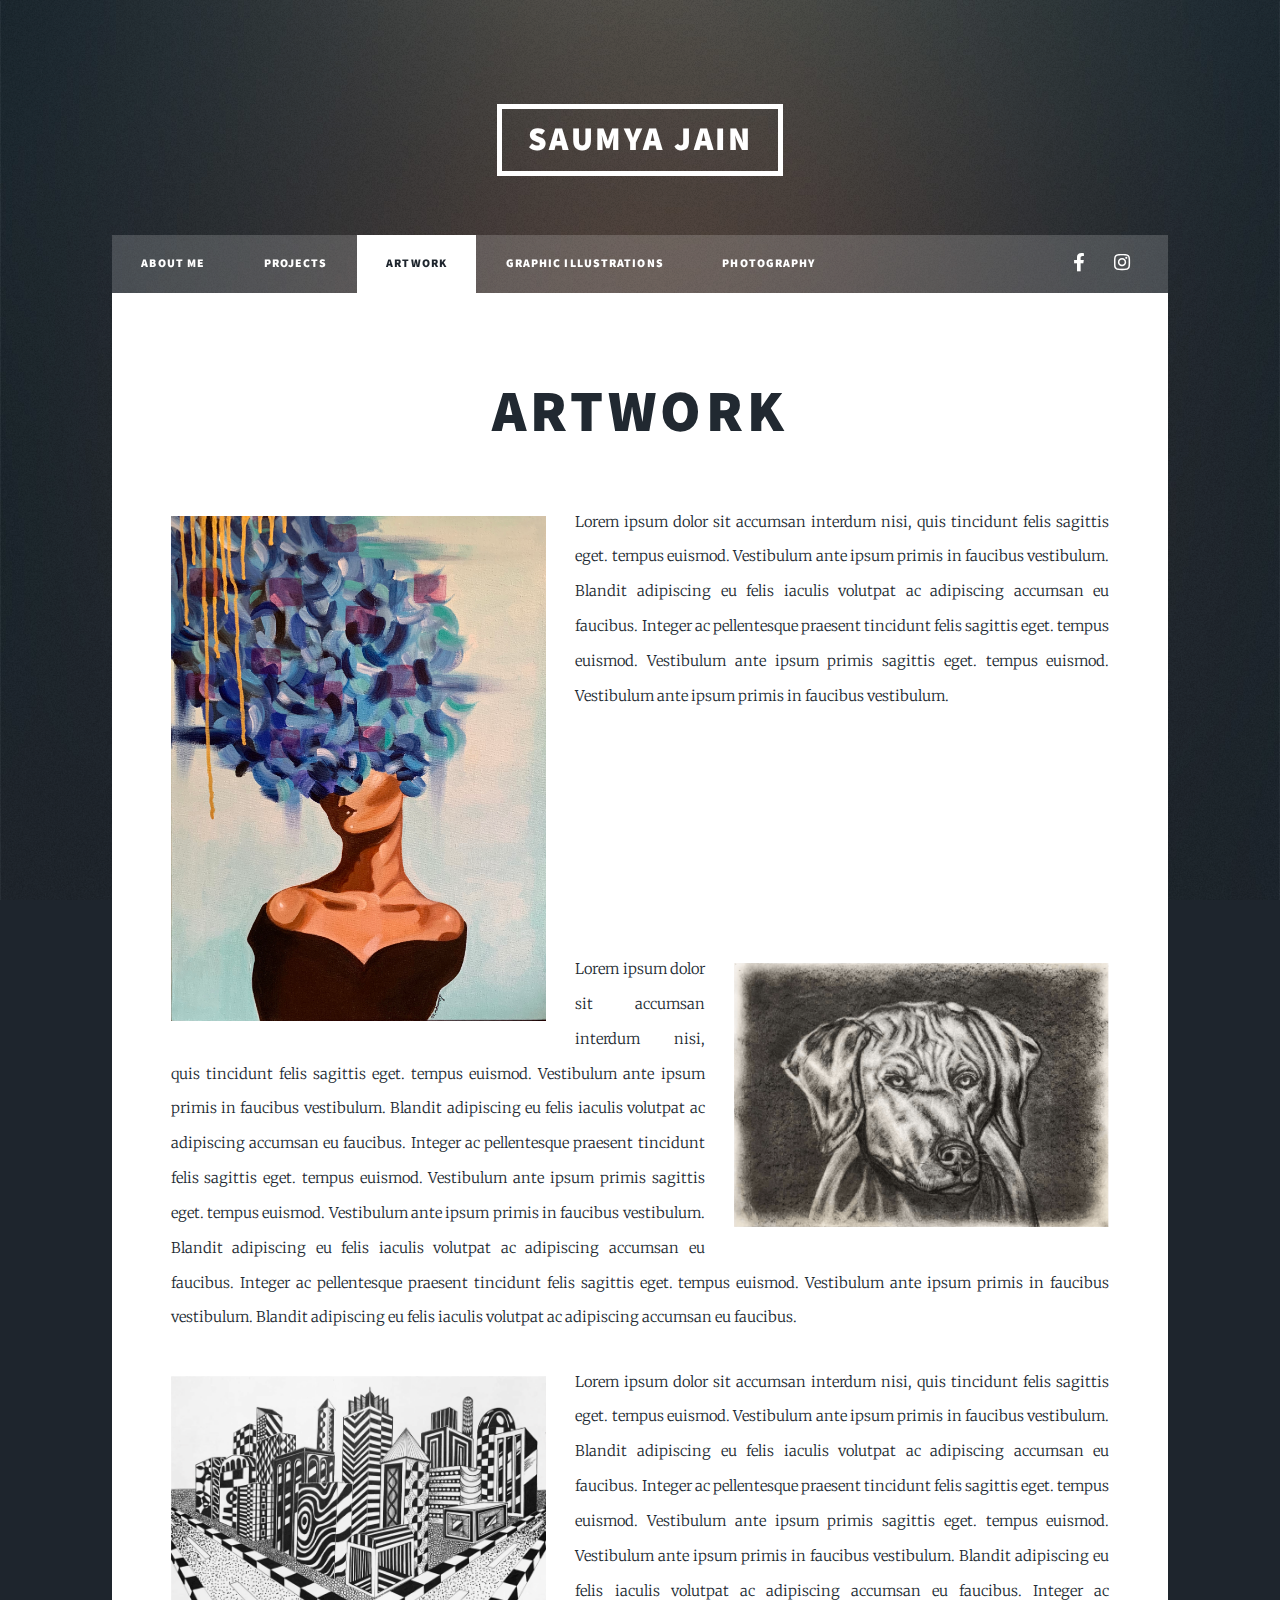
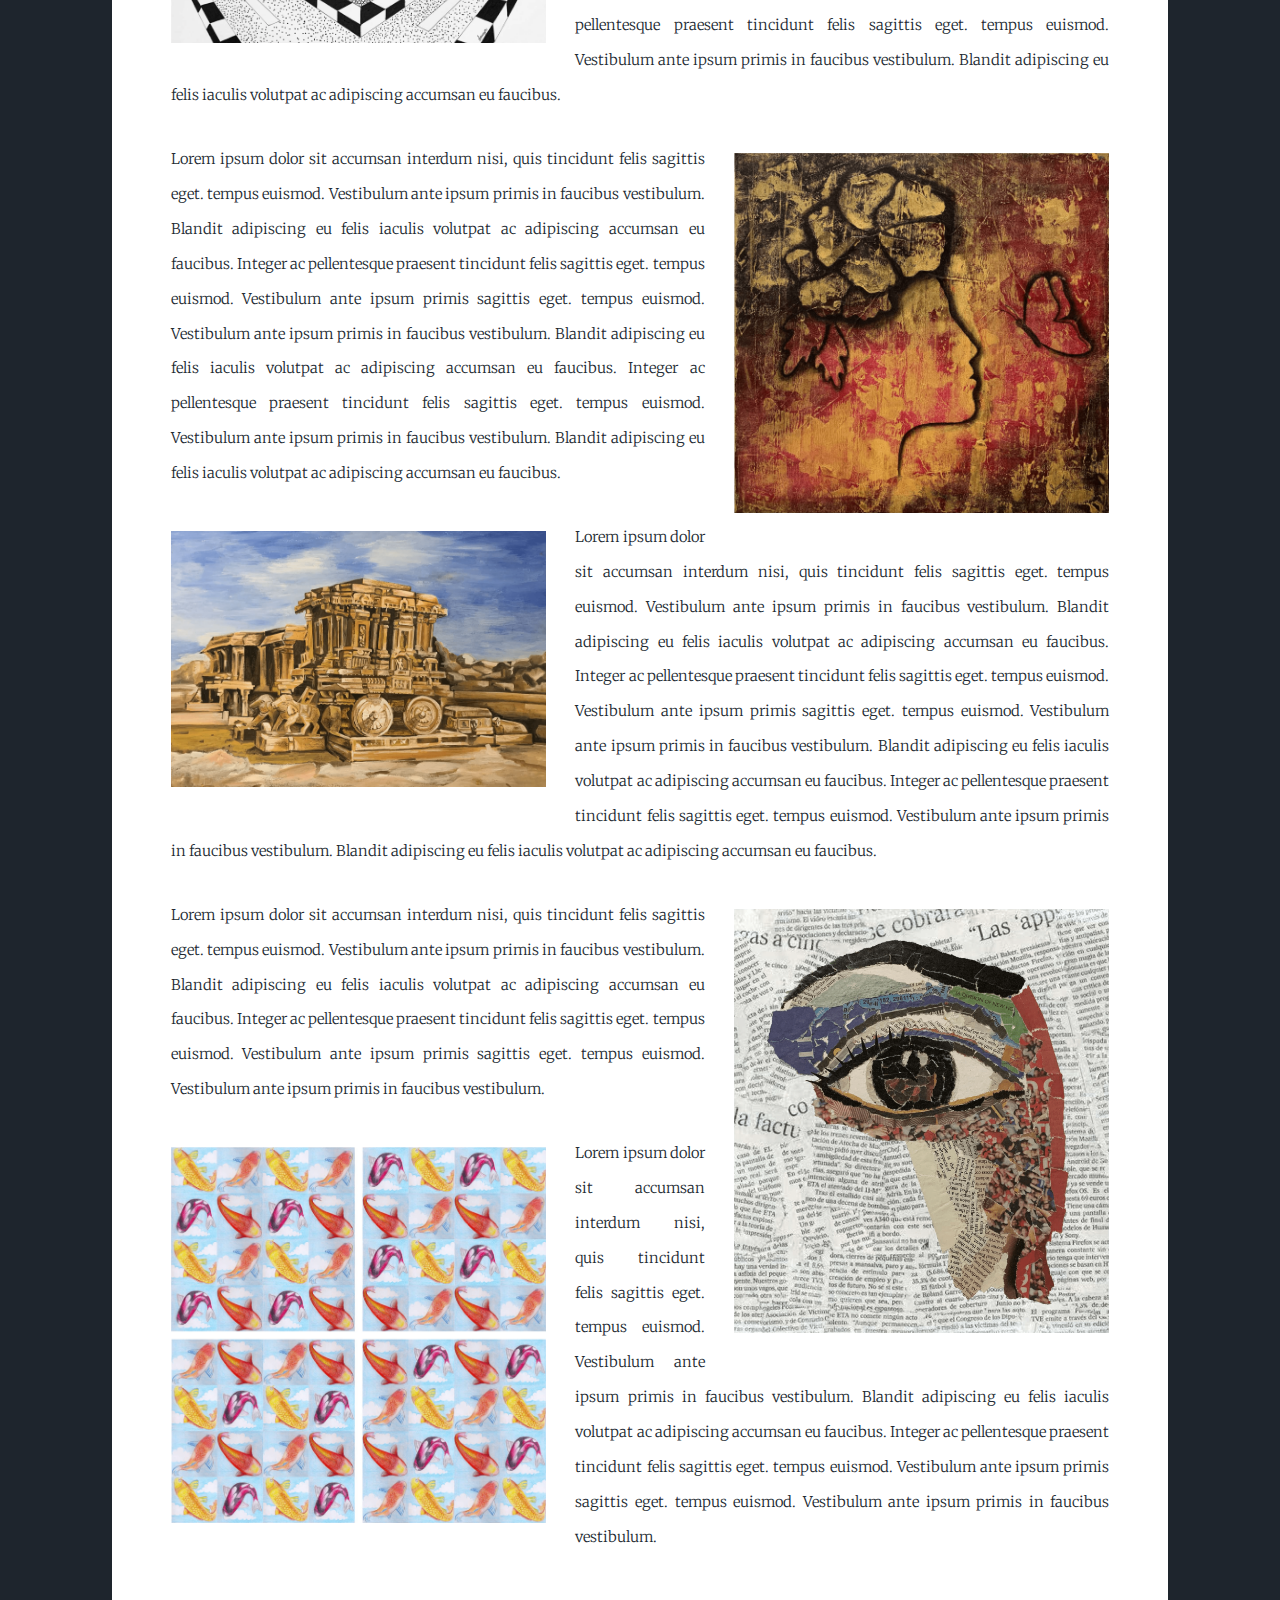
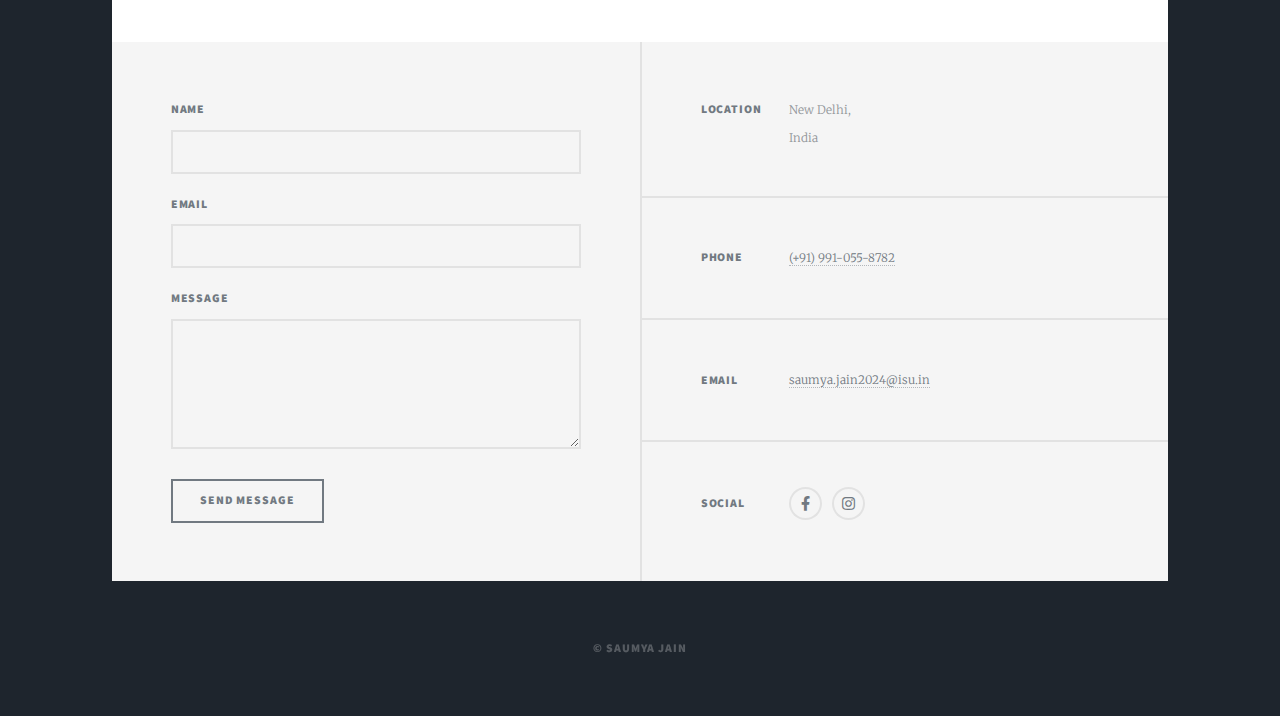
==== artwork.html @ 0d48a250 "projects" ====
<!DOCTYPE HTML>
<html>
	<head>
		<title>Saumya Jain</title>
		<meta charset="utf-8" />
		<meta name="viewport" content="width=device-width, initial-scale=1, user-scalable=no" />
		<link rel="stylesheet" href="assets/css/main.css" />
		<noscript><link rel="stylesheet" href="assets/css/noscript.css" /></noscript>
	</head>
	<body class="is-preload">

		<!-- Wrapper -->
			<div id="wrapper">

				<!-- Header -->
					<header id="header">
						<a href="index.html" class="logo">Saumya jain</a>
					</header>

				<!-- Nav -->
				<nav id="nav">
					<ul class="links">
						<li><a href="index.html">About Me</a></li>
						<li><a href="projects.html">Projects</a></li>
						<li class="active"><a href="artwork.html">Artwork</a></li>
						<li><a href="illustrations.html">Graphic Illustrations</a></li>
						<li><a href="photograph.html">Photography</a></li>
					</ul>
					<ul class="icons">
						<li><a href="https://www.facebook.com/saumya.jain.927" class="icon brands fa-facebook-f"><span class="label">Facebook</span></a></li>
						<li><a href="http://instagram.com/saumyajainart/" class="icon brands fa-instagram"><span class="label">Instagram</span></a></li>
					</ul>
				</nav>

				<!-- Main -->
					<div id="main">

						<!-- Post -->
							<section class="post">
								<header class="major">
									<h1>Artwork</h1>
								</header>
								<p><span class="image left"><img src="images/artwork/undressmymind.jpg" alt="" /></span>Lorem ipsum dolor sit accumsan interdum nisi, quis tincidunt felis sagittis eget. tempus euismod. Vestibulum ante ipsum primis in faucibus vestibulum. Blandit adipiscing eu felis iaculis volutpat ac adipiscing accumsan eu faucibus. Integer ac pellentesque praesent tincidunt felis sagittis eget. tempus euismod. Vestibulum ante ipsum primis sagittis eget. tempus euismod. Vestibulum ante ipsum primis in faucibus vestibulum.</p>
								<br><br><br><br><br><br>
								<p><span class="image right"><img src="images/artwork/boozo.png" alt="" /></span>Lorem ipsum dolor sit accumsan interdum nisi, quis tincidunt felis sagittis eget. tempus euismod. Vestibulum ante ipsum primis in faucibus vestibulum. Blandit adipiscing eu felis iaculis volutpat ac adipiscing accumsan eu faucibus. Integer ac pellentesque praesent tincidunt felis sagittis eget. tempus euismod. Vestibulum ante ipsum primis sagittis eget. tempus euismod. Vestibulum ante ipsum primis in faucibus vestibulum. Blandit adipiscing eu felis iaculis volutpat ac adipiscing accumsan eu faucibus. Integer ac pellentesque praesent tincidunt felis sagittis eget. tempus euismod. Vestibulum ante ipsum primis in faucibus vestibulum. Blandit adipiscing eu felis iaculis volutpat ac adipiscing accumsan eu faucibus.</p>

								<p><span class="image left"><img src="images/artwork/building.png" alt="" /></span>Lorem ipsum dolor sit accumsan interdum nisi, quis tincidunt felis sagittis eget. tempus euismod. Vestibulum ante ipsum primis in faucibus vestibulum. Blandit adipiscing eu felis iaculis volutpat ac adipiscing accumsan eu faucibus. Integer ac pellentesque praesent tincidunt felis sagittis eget. tempus euismod. Vestibulum ante ipsum primis sagittis eget. tempus euismod. Vestibulum ante ipsum primis in faucibus vestibulum. Blandit adipiscing eu felis iaculis volutpat ac adipiscing accumsan eu faucibus. Integer ac pellentesque praesent tincidunt felis sagittis eget. tempus euismod. Vestibulum ante ipsum primis in faucibus vestibulum. Blandit adipiscing eu felis iaculis volutpat ac adipiscing accumsan eu faucibus.</p>
								<p><span class="image right"><img src="images/artwork/cerise.png" alt="" /></span>Lorem ipsum dolor sit accumsan interdum nisi, quis tincidunt felis sagittis eget. tempus euismod. Vestibulum ante ipsum primis in faucibus vestibulum. Blandit adipiscing eu felis iaculis volutpat ac adipiscing accumsan eu faucibus. Integer ac pellentesque praesent tincidunt felis sagittis eget. tempus euismod. Vestibulum ante ipsum primis sagittis eget. tempus euismod. Vestibulum ante ipsum primis in faucibus vestibulum. Blandit adipiscing eu felis iaculis volutpat ac adipiscing accumsan eu faucibus. Integer ac pellentesque praesent tincidunt felis sagittis eget. tempus euismod. Vestibulum ante ipsum primis in faucibus vestibulum. Blandit adipiscing eu felis iaculis volutpat ac adipiscing accumsan eu faucibus.</p>
								<p><span class="image left"><img src="images/artwork/chariot.png" alt="" /></span>Lorem ipsum dolor sit accumsan interdum nisi, quis tincidunt felis sagittis eget. tempus euismod. Vestibulum ante ipsum primis in faucibus vestibulum. Blandit adipiscing eu felis iaculis volutpat ac adipiscing accumsan eu faucibus. Integer ac pellentesque praesent tincidunt felis sagittis eget. tempus euismod. Vestibulum ante ipsum primis sagittis eget. tempus euismod. Vestibulum ante ipsum primis in faucibus vestibulum. Blandit adipiscing eu felis iaculis volutpat ac adipiscing accumsan eu faucibus. Integer ac pellentesque praesent tincidunt felis sagittis eget. tempus euismod. Vestibulum ante ipsum primis in faucibus vestibulum. Blandit adipiscing eu felis iaculis volutpat ac adipiscing accumsan eu faucibus.</p>
								<p><span class="image right"><img src="images/artwork/eye.png" alt="" /></span>Lorem ipsum dolor sit accumsan interdum nisi, quis tincidunt felis sagittis eget. tempus euismod. Vestibulum ante ipsum primis in faucibus vestibulum. Blandit adipiscing eu felis iaculis volutpat ac adipiscing accumsan eu faucibus. Integer ac pellentesque praesent tincidunt felis sagittis eget. tempus euismod. Vestibulum ante ipsum primis sagittis eget. tempus euismod. Vestibulum ante ipsum primis in faucibus vestibulum. </p>
								<p><span class="image left"><img src="images/artwork/fishes.png" alt="" /></span>Lorem ipsum dolor sit accumsan interdum nisi, quis tincidunt felis sagittis eget. tempus euismod. Vestibulum ante ipsum primis in faucibus vestibulum. Blandit adipiscing eu felis iaculis volutpat ac adipiscing accumsan eu faucibus. Integer ac pellentesque praesent tincidunt felis sagittis eget. tempus euismod. Vestibulum ante ipsum primis sagittis eget. tempus euismod. Vestibulum ante ipsum primis in faucibus vestibulum. </p>

							</section>

					</div>

				<!-- Footer -->
				<footer id="footer">
					<section>
						<form method="post" action="#">
							<div class="fields">
								<div class="field">
									<label for="name">Name</label>
									<input type="text" name="name" id="name" />
								</div>
								<div class="field">
									<label for="email">Email</label>
									<input type="text" name="email" id="email" />
								</div>
								<div class="field">
									<label for="message">Message</label>
									<textarea name="message" id="message" rows="3"></textarea>
								</div>
							</div>
							<ul class="actions">
								<li><input type="submit" value="Send Message" /></li>
							</ul>
						</form>
					</section>
					<section class="split contact">
						<section class="alt">
							<h3>Location</h3>
							<p>New Delhi,<br />
							India</p>
						</section>
						<section>
							<h3>Phone</h3>
							<p><a href="#">(+91) 991-055-8782</a></p>
						</section>
						<section>
							<h3>Email</h3>
							<p><a href="mailto:saumya.jain2024@isu.in">saumya.jain2024@isu.in</a></p>
						</section>
						<section>
							<h3>Social</h3>
							<ul class="icons alt">
								<li><a href="" class="icon brands alt fa-facebook-f"><span class="label">Facebook</span></a></li>
								<li><a href="#" class="icon brands alt fa-instagram"><span class="label">Instagram</span></a></li>
							</ul>
						</section>
					</section>
				</footer>

				<!-- Copyright -->
				<div id="copyright">
					<ul><li>&copy; Saumya Jain</li></ul>
				</div>

			</div>

		<!-- Scripts -->
			<script src="assets/js/jquery.min.js"></script>
			<script src="assets/js/jquery.scrollex.min.js"></script>
			<script src="assets/js/jquery.scrolly.min.js"></script>
			<script src="assets/js/browser.min.js"></script>
			<script src="assets/js/breakpoints.min.js"></script>
			<script src="assets/js/util.js"></script>
			<script src="assets/js/main.js"></script>

	</body>
</html>
---- assets/css/main.css ----
@import url(fontawesome-all.min.css);
@import url("https://fonts.googleapis.com/css?family=Merriweather:300,700,300italic,700italic|Source+Sans+Pro:900");

/*
	Massively by HTML5 UP
	html5up.net | @ajlkn
	Free for personal and commercial use under the CCA 3.0 license (html5up.net/license)
*/

html, body, div, span, applet, object,
iframe, h1, h2, h3, h4, h5, h6, p, blockquote,
pre, a, abbr, acronym, address, big, cite,
code, del, dfn, em, img, ins, kbd, q, s, samp,
small, strike, strong, sub, sup, tt, var, b,
u, i, center, dl, dt, dd, ol, ul, li, fieldset,
form, label, legend, table, caption, tbody,
tfoot, thead, tr, th, td, article, aside,
canvas, details, embed, figure, figcaption,
footer, header, hgroup, menu, nav, output, ruby,
section, summary, time, mark, audio, video {
	margin: 0;
	padding: 0;
	border: 0;
	font-size: 100%;
	font: inherit;
	vertical-align: baseline;}

article, aside, details, figcaption, figure,
footer, header, hgroup, menu, nav, section {
	display: block;}

body {
	line-height: 1;
}

ol, ul {
	list-style: none;
}

blockquote, q {
	quotes: none;
}

	blockquote:before, blockquote:after, q:before, q:after {
		content: '';
		content: none;
	}

table {
	border-collapse: collapse;
	border-spacing: 0;
}

body {
	-webkit-text-size-adjust: none;
}

mark {
	background-color: transparent;
	color: inherit;
}

input::-moz-focus-inner {
	border: 0;
	padding: 0;
}

input, select, textarea {
	-moz-appearance: none;
	-webkit-appearance: none;
	-ms-appearance: none;
	appearance: none;
}

/* Basic */

	@-ms-viewport {
		width: device-width;
	}

	body {
		-ms-overflow-style: scrollbar;
	}

	@media screen and (max-width: 480px) {

		html, body {
			min-width: 320px;
		}

	}

	html {
		box-sizing: border-box;
	}

	*, *:before, *:after {
		box-sizing: inherit;
	}

	body {
		background-color: #1e252d;
	}

		body.is-preload *, body.is-preload *:before, body.is-preload *:after {
			-moz-animation: none !important;
			-webkit-animation: none !important;
			-ms-animation: none !important;
			animation: none !important;
			-moz-transition: none !important;
			-webkit-transition: none !important;
			-ms-transition: none !important;
			transition: none !important;
		}

/* Type */

	html {
		font-size: 16pt;
	}

		@media screen and (max-width: 1680px) {

			html {
				font-size: 12pt;
			}

		}

		@media screen and (max-width: 1280px) {

			html {
				font-size: 11pt;
			}

		}

		@media screen and (max-width: 360px) {

			html {
				font-size: 10pt;
			}

		}

	body {
		color: #212931;
	}

	body, input, select, textarea {
		font-family: "Merriweather", Georgia, serif;
		font-weight: 300;
		font-size: 1rem;
		line-height: 2.375;
	}

	a {
		-moz-transition: color 0.2s ease-in-out, background-color 0.2s ease-in-out, border-color 0.2s ease-in-out, box-shadow 0.2s ease-in-out;
		-webkit-transition: color 0.2s ease-in-out, background-color 0.2s ease-in-out, border-color 0.2s ease-in-out, box-shadow 0.2s ease-in-out;
		-ms-transition: color 0.2s ease-in-out, background-color 0.2s ease-in-out, border-color 0.2s ease-in-out, box-shadow 0.2s ease-in-out;
		transition: color 0.2s ease-in-out, background-color 0.2s ease-in-out, border-color 0.2s ease-in-out, box-shadow 0.2s ease-in-out;
		border-bottom: dotted 1px;
		text-decoration: none;
	}

		a:hover {
			border-bottom-color: transparent;
		}

	strong, b {
		font-weight: 600;
	}

	em, i {
		font-style: italic;
	}

	p {
		text-align: justify;
		margin: 0 0 2rem 0;
	}

	h1, h2, h3, h4, h5, h6 {
		font-family: "Source Sans Pro", Helvetica, sans-serif;
		font-weight: 900;
		line-height: 1.5;
		letter-spacing: 0.075em;
		text-transform: uppercase;
		margin: 0 0 1rem 0;
	}

		h1 a, h2 a, h3 a, h4 a, h5 a, h6 a {
			border-bottom: 0;
			color: inherit;
			text-decoration: none;
		}

	h1 {
		font-size: 4rem;
		line-height: 1.1;
		margin: 0 0 2rem 0;
	}

	h2 {
		font-size: 1.75rem;
		line-height: 1.3;
		margin: 0 0 1.5rem 0;
	}

	h3 {
		font-size: 1.25rem;
		margin: 0 0 1.5rem 0;
	}

	h4 {
		font-size: 1rem;
	}

	h5 {
		font-size: 0.9rem;
	}

	h6 {
		font-size: 0.8rem;
	}

	sub {
		font-size: 0.8rem;
		position: relative;
		top: 0.5rem;
	}

	sup {
		font-size: 0.8rem;
		position: relative;
		top: -0.5rem;
	}

	blockquote {
		border-left: solid 4px;
		font-style: italic;
		margin: 0 0 2rem 0;
		padding: 0.5rem 0 0.5rem 2rem;
	}

	code {
		border: solid 2px;
		font-family: "Courier New", monospace;
		font-size: 0.9rem;
		margin: 0 0.25rem;
		padding: 0.25rem 0.65rem;
	}

	pre {
		-webkit-overflow-scrolling: touch;
		font-family: "Courier New", monospace;
		font-size: 0.9rem;
		margin: 0 0 2rem 0;
	}

		pre code {
			display: block;
			line-height: 1.75;
			padding: 1rem 1.5rem;
			overflow-x: auto;
		}

	hr {
		border: 0;
		border-bottom: solid 2px;
		margin: 3rem 0;
	}

		hr.major {
			margin: 5rem 0;
		}

	.align-left {
		text-align: left;
	}

	.align-center {
		text-align: center;
	}

	.align-right {
		text-align: right;
	}

	input, select, textarea {
		color: #212931;
	}

	a {
		color: #212931;
		border-bottom-color: rgba(33, 41, 49, 0.5);
	}

		a:hover {
			border-bottom-color: transparent;
			color: #18bfef !important;
		}

	strong, b {
		color: #212931;
	}

	h1, h2, h3, h4, h5, h6 {
		color: #212931;
	}

	blockquote {
		border-left-color: #eeeeee;
	}

	code {
		background: rgba(220, 220, 220, 0.25);
		border-color: #eeeeee;
	}

	hr {
		border-bottom-color: #eeeeee;
	}

/* Row */

	.row {
		display: flex;
		flex-wrap: wrap;
		box-sizing: border-box;
		align-items: stretch;
	}

		.row > * {
			box-sizing: border-box;
		}

		.row.gtr-uniform > * > :last-child {
			margin-bottom: 0;
		}

		.row.aln-left {
			justify-content: flex-start;
		}

		.row.aln-center {
			justify-content: center;
		}

		.row.aln-right {
			justify-content: flex-end;
		}

		.row.aln-top {
			align-items: flex-start;
		}

		.row.aln-middle {
			align-items: center;
		}

		.row.aln-bottom {
			align-items: flex-end;
		}

		.row > .imp {
			order: -1;
		}

		.row > .col-1 {
			width: 8.33333%;
		}

		.row > .off-1 {
			margin-left: 8.33333%;
		}

		.row > .col-2 {
			width: 16.66667%;
		}

		.row > .off-2 {
			margin-left: 16.66667%;
		}

		.row > .col-3 {
			width: 25%;
		}

		.row > .off-3 {
			margin-left: 25%;
		}

		.row > .col-4 {
			width: 33.33333%;
		}

		.row > .off-4 {
			margin-left: 33.33333%;
		}

		.row > .col-5 {
			width: 41.66667%;
		}

		.row > .off-5 {
			margin-left: 41.66667%;
		}

		.row > .col-6 {
			width: 50%;
		}

		.row > .off-6 {
			margin-left: 50%;
		}

		.row > .col-7 {
			width: 58.33333%;
		}

		.row > .off-7 {
			margin-left: 58.33333%;
		}

		.row > .col-8 {
			width: 66.66667%;
		}

		.row > .off-8 {
			margin-left: 66.66667%;
		}

		.row > .col-9 {
			width: 75%;
		}

		.row > .off-9 {
			margin-left: 75%;
		}

		.row > .col-10 {
			width: 83.33333%;
		}

		.row > .off-10 {
			margin-left: 83.33333%;
		}

		.row > .col-11 {
			width: 91.66667%;
		}

		.row > .off-11 {
			margin-left: 91.66667%;
		}

		.row > .col-12 {
			width: 100%;
		}

		.row > .off-12 {
			margin-left: 100%;
		}

		.row.gtr-0 {
			margin-top: 0;
			margin-left: 0rem;
		}

			.row.gtr-0 > * {
				padding: 0 0 0 0rem;
			}

			.row.gtr-0.gtr-uniform {
				margin-top: 0rem;
			}

				.row.gtr-0.gtr-uniform > * {
					padding-top: 0rem;
				}

		.row.gtr-25 {
			margin-top: 0;
			margin-left: -0.375rem;
		}

			.row.gtr-25 > * {
				padding: 0 0 0 0.375rem;
			}

			.row.gtr-25.gtr-uniform {
				margin-top: -0.375rem;
			}

				.row.gtr-25.gtr-uniform > * {
					padding-top: 0.375rem;
				}

		.row.gtr-50 {
			margin-top: 0;
			margin-left: -0.75rem;
		}

			.row.gtr-50 > * {
				padding: 0 0 0 0.75rem;
			}

			.row.gtr-50.gtr-uniform {
				margin-top: -0.75rem;
			}

				.row.gtr-50.gtr-uniform > * {
					padding-top: 0.75rem;
				}

		.row {
			margin-top: 0;
			margin-left: -1.5rem;
		}

			.row > * {
				padding: 0 0 0 1.5rem;
			}

			.row.gtr-uniform {
				margin-top: -1.5rem;
			}

				.row.gtr-uniform > * {
					padding-top: 1.5rem;
				}

		.row.gtr-150 {
			margin-top: 0;
			margin-left: -2.25rem;
		}

			.row.gtr-150 > * {
				padding: 0 0 0 2.25rem;
			}

			.row.gtr-150.gtr-uniform {
				margin-top: -2.25rem;
			}

				.row.gtr-150.gtr-uniform > * {
					padding-top: 2.25rem;
				}

		.row.gtr-200 {
			margin-top: 0;
			margin-left: -3rem;
		}

			.row.gtr-200 > * {
				padding: 0 0 0 3rem;
			}

			.row.gtr-200.gtr-uniform {
				margin-top: -3rem;
			}

				.row.gtr-200.gtr-uniform > * {
					padding-top: 3rem;
				}

		@media screen and (max-width: 1680px) {

			.row {
				display: flex;
				flex-wrap: wrap;
				box-sizing: border-box;
				align-items: stretch;
			}

				.row > * {
					box-sizing: border-box;
				}

				.row.gtr-uniform > * > :last-child {
					margin-bottom: 0;
				}

				.row.aln-left {
					justify-content: flex-start;
				}

				.row.aln-center {
					justify-content: center;
				}

				.row.aln-right {
					justify-content: flex-end;
				}

				.row.aln-top {
					align-items: flex-start;
				}

				.row.aln-middle {
					align-items: center;
				}

				.row.aln-bottom {
					align-items: flex-end;
				}

				.row > .imp-xlarge {
					order: -1;
				}

				.row > .col-1-xlarge {
					width: 8.33333%;
				}

				.row > .off-1-xlarge {
					margin-left: 8.33333%;
				}

				.row > .col-2-xlarge {
					width: 16.66667%;
				}

				.row > .off-2-xlarge {
					margin-left: 16.66667%;
				}

				.row > .col-3-xlarge {
					width: 25%;
				}

				.row > .off-3-xlarge {
					margin-left: 25%;
				}

				.row > .col-4-xlarge {
					width: 33.33333%;
				}

				.row > .off-4-xlarge {
					margin-left: 33.33333%;
				}

				.row > .col-5-xlarge {
					width: 41.66667%;
				}

				.row > .off-5-xlarge {
					margin-left: 41.66667%;
				}

				.row > .col-6-xlarge {
					width: 50%;
				}

				.row > .off-6-xlarge {
					margin-left: 50%;
				}

				.row > .col-7-xlarge {
					width: 58.33333%;
				}

				.row > .off-7-xlarge {
					margin-left: 58.33333%;
				}

				.row > .col-8-xlarge {
					width: 66.66667%;
				}

				.row > .off-8-xlarge {
					margin-left: 66.66667%;
				}

				.row > .col-9-xlarge {
					width: 75%;
				}

				.row > .off-9-xlarge {
					margin-left: 75%;
				}

				.row > .col-10-xlarge {
					width: 83.33333%;
				}

				.row > .off-10-xlarge {
					margin-left: 83.33333%;
				}

				.row > .col-11-xlarge {
					width: 91.66667%;
				}

				.row > .off-11-xlarge {
					margin-left: 91.66667%;
				}

				.row > .col-12-xlarge {
					width: 100%;
				}

				.row > .off-12-xlarge {
					margin-left: 100%;
				}

				.row.gtr-0 {
					margin-top: 0;
					margin-left: 0rem;
				}

					.row.gtr-0 > * {
						padding: 0 0 0 0rem;
					}

					.row.gtr-0.gtr-uniform {
						margin-top: 0rem;
					}

						.row.gtr-0.gtr-uniform > * {
							padding-top: 0rem;
						}

				.row.gtr-25 {
					margin-top: 0;
					margin-left: -0.375rem;
				}

					.row.gtr-25 > * {
						padding: 0 0 0 0.375rem;
					}

					.row.gtr-25.gtr-uniform {
						margin-top: -0.375rem;
					}

						.row.gtr-25.gtr-uniform > * {
							padding-top: 0.375rem;
						}

				.row.gtr-50 {
					margin-top: 0;
					margin-left: -0.75rem;
				}

					.row.gtr-50 > * {
						padding: 0 0 0 0.75rem;
					}

					.row.gtr-50.gtr-uniform {
						margin-top: -0.75rem;
					}

						.row.gtr-50.gtr-uniform > * {
							padding-top: 0.75rem;
						}

				.row {
					margin-top: 0;
					margin-left: -1.5rem;
				}

					.row > * {
						padding: 0 0 0 1.5rem;
					}

					.row.gtr-uniform {
						margin-top: -1.5rem;
					}

						.row.gtr-uniform > * {
							padding-top: 1.5rem;
						}

				.row.gtr-150 {
					margin-top: 0;
					margin-left: -2.25rem;
				}

					.row.gtr-150 > * {
						padding: 0 0 0 2.25rem;
					}

					.row.gtr-150.gtr-uniform {
						margin-top: -2.25rem;
					}

						.row.gtr-150.gtr-uniform > * {
							padding-top: 2.25rem;
						}

				.row.gtr-200 {
					margin-top: 0;
					margin-left: -3rem;
				}

					.row.gtr-200 > * {
						padding: 0 0 0 3rem;
					}

					.row.gtr-200.gtr-uniform {
						margin-top: -3rem;
					}

						.row.gtr-200.gtr-uniform > * {
							padding-top: 3rem;
						}

		}

		@media screen and (max-width: 1280px) {

			.row {
				display: flex;
				flex-wrap: wrap;
				box-sizing: border-box;
				align-items: stretch;
			}

				.row > * {
					box-sizing: border-box;
				}

				.row.gtr-uniform > * > :last-child {
					margin-bottom: 0;
				}

				.row.aln-left {
					justify-content: flex-start;
				}

				.row.aln-center {
					justify-content: center;
				}

				.row.aln-right {
					justify-content: flex-end;
				}

				.row.aln-top {
					align-items: flex-start;
				}

				.row.aln-middle {
					align-items: center;
				}

				.row.aln-bottom {
					align-items: flex-end;
				}

				.row > .imp-large {
					order: -1;
				}

				.row > .col-1-large {
					width: 8.33333%;
				}

				.row > .off-1-large {
					margin-left: 8.33333%;
				}

				.row > .col-2-large {
					width: 16.66667%;
				}

				.row > .off-2-large {
					margin-left: 16.66667%;
				}

				.row > .col-3-large {
					width: 25%;
				}

				.row > .off-3-large {
					margin-left: 25%;
				}

				.row > .col-4-large {
					width: 33.33333%;
				}

				.row > .off-4-large {
					margin-left: 33.33333%;
				}

				.row > .col-5-large {
					width: 41.66667%;
				}

				.row > .off-5-large {
					margin-left: 41.66667%;
				}

				.row > .col-6-large {
					width: 50%;
				}

				.row > .off-6-large {
					margin-left: 50%;
				}

				.row > .col-7-large {
					width: 58.33333%;
				}

				.row > .off-7-large {
					margin-left: 58.33333%;
				}

				.row > .col-8-large {
					width: 66.66667%;
				}

				.row > .off-8-large {
					margin-left: 66.66667%;
				}

				.row > .col-9-large {
					width: 75%;
				}

				.row > .off-9-large {
					margin-left: 75%;
				}

				.row > .col-10-large {
					width: 83.33333%;
				}

				.row > .off-10-large {
					margin-left: 83.33333%;
				}

				.row > .col-11-large {
					width: 91.66667%;
				}

				.row > .off-11-large {
					margin-left: 91.66667%;
				}

				.row > .col-12-large {
					width: 100%;
				}

				.row > .off-12-large {
					margin-left: 100%;
				}

				.row.gtr-0 {
					margin-top: 0;
					margin-left: 0rem;
				}

					.row.gtr-0 > * {
						padding: 0 0 0 0rem;
					}

					.row.gtr-0.gtr-uniform {
						margin-top: 0rem;
					}

						.row.gtr-0.gtr-uniform > * {
							padding-top: 0rem;
						}

				.row.gtr-25 {
					margin-top: 0;
					margin-left: -0.375rem;
				}

					.row.gtr-25 > * {
						padding: 0 0 0 0.375rem;
					}

					.row.gtr-25.gtr-uniform {
						margin-top: -0.375rem;
					}

						.row.gtr-25.gtr-uniform > * {
							padding-top: 0.375rem;
						}

				.row.gtr-50 {
					margin-top: 0;
					margin-left: -0.75rem;
				}

					.row.gtr-50 > * {
						padding: 0 0 0 0.75rem;
					}

					.row.gtr-50.gtr-uniform {
						margin-top: -0.75rem;
					}

						.row.gtr-50.gtr-uniform > * {
							padding-top: 0.75rem;
						}

				.row {
					margin-top: 0;
					margin-left: -1.5rem;
				}

					.row > * {
						padding: 0 0 0 1.5rem;
					}

					.row.gtr-uniform {
						margin-top: -1.5rem;
					}

						.row.gtr-uniform > * {
							padding-top: 1.5rem;
						}

				.row.gtr-150 {
					margin-top: 0;
					margin-left: -2.25rem;
				}

					.row.gtr-150 > * {
						padding: 0 0 0 2.25rem;
					}

					.row.gtr-150.gtr-uniform {
						margin-top: -2.25rem;
					}

						.row.gtr-150.gtr-uniform > * {
							padding-top: 2.25rem;
						}

				.row.gtr-200 {
					margin-top: 0;
					margin-left: -3rem;
				}

					.row.gtr-200 > * {
						padding: 0 0 0 3rem;
					}

					.row.gtr-200.gtr-uniform {
						margin-top: -3rem;
					}

						.row.gtr-200.gtr-uniform > * {
							padding-top: 3rem;
						}

		}

		@media screen and (max-width: 980px) {

			.row {
				display: flex;
				flex-wrap: wrap;
				box-sizing: border-box;
				align-items: stretch;
			}

				.row > * {
					box-sizing: border-box;
				}

				.row.gtr-uniform > * > :last-child {
					margin-bottom: 0;
				}

				.row.aln-left {
					justify-content: flex-start;
				}

				.row.aln-center {
					justify-content: center;
				}

				.row.aln-right {
					justify-content: flex-end;
				}

				.row.aln-top {
					align-items: flex-start;
				}

				.row.aln-middle {
					align-items: center;
				}

				.row.aln-bottom {
					align-items: flex-end;
				}

				.row > .imp-medium {
					order: -1;
				}

				.row > .col-1-medium {
					width: 8.33333%;
				}

				.row > .off-1-medium {
					margin-left: 8.33333%;
				}

				.row > .col-2-medium {
					width: 16.66667%;
				}

				.row > .off-2-medium {
					margin-left: 16.66667%;
				}

				.row > .col-3-medium {
					width: 25%;
				}

				.row > .off-3-medium {
					margin-left: 25%;
				}

				.row > .col-4-medium {
					width: 33.33333%;
				}

				.row > .off-4-medium {
					margin-left: 33.33333%;
				}

				.row > .col-5-medium {
					width: 41.66667%;
				}

				.row > .off-5-medium {
					margin-left: 41.66667%;
				}

				.row > .col-6-medium {
					width: 50%;
				}

				.row > .off-6-medium {
					margin-left: 50%;
				}

				.row > .col-7-medium {
					width: 58.33333%;
				}

				.row > .off-7-medium {
					margin-left: 58.33333%;
				}

				.row > .col-8-medium {
					width: 66.66667%;
				}

				.row > .off-8-medium {
					margin-left: 66.66667%;
				}

				.row > .col-9-medium {
					width: 75%;
				}

				.row > .off-9-medium {
					margin-left: 75%;
				}

				.row > .col-10-medium {
					width: 83.33333%;
				}

				.row > .off-10-medium {
					margin-left: 83.33333%;
				}

				.row > .col-11-medium {
					width: 91.66667%;
				}

				.row > .off-11-medium {
					margin-left: 91.66667%;
				}

				.row > .col-12-medium {
					width: 100%;
				}

				.row > .off-12-medium {
					margin-left: 100%;
				}

				.row.gtr-0 {
					margin-top: 0;
					margin-left: 0rem;
				}

					.row.gtr-0 > * {
						padding: 0 0 0 0rem;
					}

					.row.gtr-0.gtr-uniform {
						margin-top: 0rem;
					}

						.row.gtr-0.gtr-uniform > * {
							padding-top: 0rem;
						}

				.row.gtr-25 {
					margin-top: 0;
					margin-left: -0.375rem;
				}

					.row.gtr-25 > * {
						padding: 0 0 0 0.375rem;
					}

					.row.gtr-25.gtr-uniform {
						margin-top: -0.375rem;
					}

						.row.gtr-25.gtr-uniform > * {
							padding-top: 0.375rem;
						}

				.row.gtr-50 {
					margin-top: 0;
					margin-left: -0.75rem;
				}

					.row.gtr-50 > * {
						padding: 0 0 0 0.75rem;
					}

					.row.gtr-50.gtr-uniform {
						margin-top: -0.75rem;
					}

						.row.gtr-50.gtr-uniform > * {
							padding-top: 0.75rem;
						}

				.row {
					margin-top: 0;
					margin-left: -1.5rem;
				}

					.row > * {
						padding: 0 0 0 1.5rem;
					}

					.row.gtr-uniform {
						margin-top: -1.5rem;
					}

						.row.gtr-uniform > * {
							padding-top: 1.5rem;
						}

				.row.gtr-150 {
					margin-top: 0;
					margin-left: -2.25rem;
				}

					.row.gtr-150 > * {
						padding: 0 0 0 2.25rem;
					}

					.row.gtr-150.gtr-uniform {
						margin-top: -2.25rem;
					}

						.row.gtr-150.gtr-uniform > * {
							padding-top: 2.25rem;
						}

				.row.gtr-200 {
					margin-top: 0;
					margin-left: -3rem;
				}

					.row.gtr-200 > * {
						padding: 0 0 0 3rem;
					}

					.row.gtr-200.gtr-uniform {
						margin-top: -3rem;
					}

						.row.gtr-200.gtr-uniform > * {
							padding-top: 3rem;
						}

		}

		@media screen and (max-width: 736px) {

			.row {
				display: flex;
				flex-wrap: wrap;
				box-sizing: border-box;
				align-items: stretch;
			}

				.row > * {
					box-sizing: border-box;
				}

				.row.gtr-uniform > * > :last-child {
					margin-bottom: 0;
				}

				.row.aln-left {
					justify-content: flex-start;
				}

				.row.aln-center {
					justify-content: center;
				}

				.row.aln-right {
					justify-content: flex-end;
				}

				.row.aln-top {
					align-items: flex-start;
				}

				.row.aln-middle {
					align-items: center;
				}

				.row.aln-bottom {
					align-items: flex-end;
				}

				.row > .imp-small {
					order: -1;
				}

				.row > .col-1-small {
					width: 8.33333%;
				}

				.row > .off-1-small {
					margin-left: 8.33333%;
				}

				.row > .col-2-small {
					width: 16.66667%;
				}

				.row > .off-2-small {
					margin-left: 16.66667%;
				}

				.row > .col-3-small {
					width: 25%;
				}

				.row > .off-3-small {
					margin-left: 25%;
				}

				.row > .col-4-small {
					width: 33.33333%;
				}

				.row > .off-4-small {
					margin-left: 33.33333%;
				}

				.row > .col-5-small {
					width: 41.66667%;
				}

				.row > .off-5-small {
					margin-left: 41.66667%;
				}

				.row > .col-6-small {
					width: 50%;
				}

				.row > .off-6-small {
					margin-left: 50%;
				}

				.row > .col-7-small {
					width: 58.33333%;
				}

				.row > .off-7-small {
					margin-left: 58.33333%;
				}

				.row > .col-8-small {
					width: 66.66667%;
				}

				.row > .off-8-small {
					margin-left: 66.66667%;
				}

				.row > .col-9-small {
					width: 75%;
				}

				.row > .off-9-small {
					margin-left: 75%;
				}

				.row > .col-10-small {
					width: 83.33333%;
				}

				.row > .off-10-small {
					margin-left: 83.33333%;
				}

				.row > .col-11-small {
					width: 91.66667%;
				}

				.row > .off-11-small {
					margin-left: 91.66667%;
				}

				.row > .col-12-small {
					width: 100%;
				}

				.row > .off-12-small {
					margin-left: 100%;
				}

				.row.gtr-0 {
					margin-top: 0;
					margin-left: 0rem;
				}

					.row.gtr-0 > * {
						padding: 0 0 0 0rem;
					}

					.row.gtr-0.gtr-uniform {
						margin-top: 0rem;
					}

						.row.gtr-0.gtr-uniform > * {
							padding-top: 0rem;
						}

				.row.gtr-25 {
					margin-top: 0;
					margin-left: -0.375rem;
				}

					.row.gtr-25 > * {
						padding: 0 0 0 0.375rem;
					}

					.row.gtr-25.gtr-uniform {
						margin-top: -0.375rem;
					}

						.row.gtr-25.gtr-uniform > * {
							padding-top: 0.375rem;
						}

				.row.gtr-50 {
					margin-top: 0;
					margin-left: -0.75rem;
				}

					.row.gtr-50 > * {
						padding: 0 0 0 0.75rem;
					}

					.row.gtr-50.gtr-uniform {
						margin-top: -0.75rem;
					}

						.row.gtr-50.gtr-uniform > * {
							padding-top: 0.75rem;
						}

				.row {
					margin-top: 0;
					margin-left: -1.5rem;
				}

					.row > * {
						padding: 0 0 0 1.5rem;
					}

					.row.gtr-uniform {
						margin-top: -1.5rem;
					}

						.row.gtr-uniform > * {
							padding-top: 1.5rem;
						}

				.row.gtr-150 {
					margin-top: 0;
					margin-left: -2.25rem;
				}

					.row.gtr-150 > * {
						padding: 0 0 0 2.25rem;
					}

					.row.gtr-150.gtr-uniform {
						margin-top: -2.25rem;
					}

						.row.gtr-150.gtr-uniform > * {
							padding-top: 2.25rem;
						}

				.row.gtr-200 {
					margin-top: 0;
					margin-left: -3rem;
				}

					.row.gtr-200 > * {
						padding: 0 0 0 3rem;
					}

					.row.gtr-200.gtr-uniform {
						margin-top: -3rem;
					}

						.row.gtr-200.gtr-uniform > * {
							padding-top: 3rem;
						}

		}

		@media screen and (max-width: 480px) {

			.row {
				display: flex;
				flex-wrap: wrap;
				box-sizing: border-box;
				align-items: stretch;
			}

				.row > * {
					box-sizing: border-box;
				}

				.row.gtr-uniform > * > :last-child {
					margin-bottom: 0;
				}

				.row.aln-left {
					justify-content: flex-start;
				}

				.row.aln-center {
					justify-content: center;
				}

				.row.aln-right {
					justify-content: flex-end;
				}

				.row.aln-top {
					align-items: flex-start;
				}

				.row.aln-middle {
					align-items: center;
				}

				.row.aln-bottom {
					align-items: flex-end;
				}

				.row > .imp-xsmall {
					order: -1;
				}

				.row > .col-1-xsmall {
					width: 8.33333%;
				}

				.row > .off-1-xsmall {
					margin-left: 8.33333%;
				}

				.row > .col-2-xsmall {
					width: 16.66667%;
				}

				.row > .off-2-xsmall {
					margin-left: 16.66667%;
				}

				.row > .col-3-xsmall {
					width: 25%;
				}

				.row > .off-3-xsmall {
					margin-left: 25%;
				}

				.row > .col-4-xsmall {
					width: 33.33333%;
				}

				.row > .off-4-xsmall {
					margin-left: 33.33333%;
				}

				.row > .col-5-xsmall {
					width: 41.66667%;
				}

				.row > .off-5-xsmall {
					margin-left: 41.66667%;
				}

				.row > .col-6-xsmall {
					width: 50%;
				}

				.row > .off-6-xsmall {
					margin-left: 50%;
				}

				.row > .col-7-xsmall {
					width: 58.33333%;
				}

				.row > .off-7-xsmall {
					margin-left: 58.33333%;
				}

				.row > .col-8-xsmall {
					width: 66.66667%;
				}

				.row > .off-8-xsmall {
					margin-left: 66.66667%;
				}

				.row > .col-9-xsmall {
					width: 75%;
				}

				.row > .off-9-xsmall {
					margin-left: 75%;
				}

				.row > .col-10-xsmall {
					width: 83.33333%;
				}

				.row > .off-10-xsmall {
					margin-left: 83.33333%;
				}

				.row > .col-11-xsmall {
					width: 91.66667%;
				}

				.row > .off-11-xsmall {
					margin-left: 91.66667%;
				}

				.row > .col-12-xsmall {
					width: 100%;
				}

				.row > .off-12-xsmall {
					margin-left: 100%;
				}

				.row.gtr-0 {
					margin-top: 0;
					margin-left: 0rem;
				}

					.row.gtr-0 > * {
						padding: 0 0 0 0rem;
					}

					.row.gtr-0.gtr-uniform {
						margin-top: 0rem;
					}

						.row.gtr-0.gtr-uniform > * {
							padding-top: 0rem;
						}

				.row.gtr-25 {
					margin-top: 0;
					margin-left: -0.375rem;
				}

					.row.gtr-25 > * {
						padding: 0 0 0 0.375rem;
					}

					.row.gtr-25.gtr-uniform {
						margin-top: -0.375rem;
					}

						.row.gtr-25.gtr-uniform > * {
							padding-top: 0.375rem;
						}

				.row.gtr-50 {
					margin-top: 0;
					margin-left: -0.75rem;
				}

					.row.gtr-50 > * {
						padding: 0 0 0 0.75rem;
					}

					.row.gtr-50.gtr-uniform {
						margin-top: -0.75rem;
					}

						.row.gtr-50.gtr-uniform > * {
							padding-top: 0.75rem;
						}

				.row {
					margin-top: 0;
					margin-left: -1.5rem;
				}

					.row > * {
						padding: 0 0 0 1.5rem;
					}

					.row.gtr-uniform {
						margin-top: -1.5rem;
					}

						.row.gtr-uniform > * {
							padding-top: 1.5rem;
						}

				.row.gtr-150 {
					margin-top: 0;
					margin-left: -2.25rem;
				}

					.row.gtr-150 > * {
						padding: 0 0 0 2.25rem;
					}

					.row.gtr-150.gtr-uniform {
						margin-top: -2.25rem;
					}

						.row.gtr-150.gtr-uniform > * {
							padding-top: 2.25rem;
						}

				.row.gtr-200 {
					margin-top: 0;
					margin-left: -3rem;
				}

					.row.gtr-200 > * {
						padding: 0 0 0 3rem;
					}

					.row.gtr-200.gtr-uniform {
						margin-top: -3rem;
					}

						.row.gtr-200.gtr-uniform > * {
							padding-top: 3rem;
						}

		}

		@media screen and (max-width: 360px) {

			.row {
				display: flex;
				flex-wrap: wrap;
				box-sizing: border-box;
				align-items: stretch;
			}

				.row > * {
					box-sizing: border-box;
				}

				.row.gtr-uniform > * > :last-child {
					margin-bottom: 0;
				}

				.row.aln-left {
					justify-content: flex-start;
				}

				.row.aln-center {
					justify-content: center;
				}

				.row.aln-right {
					justify-content: flex-end;
				}

				.row.aln-top {
					align-items: flex-start;
				}

				.row.aln-middle {
					align-items: center;
				}

				.row.aln-bottom {
					align-items: flex-end;
				}

				.row > .imp-xxsmall {
					order: -1;
				}

				.row > .col-1-xxsmall {
					width: 8.33333%;
				}

				.row > .off-1-xxsmall {
					margin-left: 8.33333%;
				}

				.row > .col-2-xxsmall {
					width: 16.66667%;
				}

				.row > .off-2-xxsmall {
					margin-left: 16.66667%;
				}

				.row > .col-3-xxsmall {
					width: 25%;
				}

				.row > .off-3-xxsmall {
					margin-left: 25%;
				}

				.row > .col-4-xxsmall {
					width: 33.33333%;
				}

				.row > .off-4-xxsmall {
					margin-left: 33.33333%;
				}

				.row > .col-5-xxsmall {
					width: 41.66667%;
				}

				.row > .off-5-xxsmall {
					margin-left: 41.66667%;
				}

				.row > .col-6-xxsmall {
					width: 50%;
				}

				.row > .off-6-xxsmall {
					margin-left: 50%;
				}

				.row > .col-7-xxsmall {
					width: 58.33333%;
				}

				.row > .off-7-xxsmall {
					margin-left: 58.33333%;
				}

				.row > .col-8-xxsmall {
					width: 66.66667%;
				}

				.row > .off-8-xxsmall {
					margin-left: 66.66667%;
				}

				.row > .col-9-xxsmall {
					width: 75%;
				}

				.row > .off-9-xxsmall {
					margin-left: 75%;
				}

				.row > .col-10-xxsmall {
					width: 83.33333%;
				}

				.row > .off-10-xxsmall {
					margin-left: 83.33333%;
				}

				.row > .col-11-xxsmall {
					width: 91.66667%;
				}

				.row > .off-11-xxsmall {
					margin-left: 91.66667%;
				}

				.row > .col-12-xxsmall {
					width: 100%;
				}

				.row > .off-12-xxsmall {
					margin-left: 100%;
				}

				.row.gtr-0 {
					margin-top: 0;
					margin-left: 0rem;
				}

					.row.gtr-0 > * {
						padding: 0 0 0 0rem;
					}

					.row.gtr-0.gtr-uniform {
						margin-top: 0rem;
					}

						.row.gtr-0.gtr-uniform > * {
							padding-top: 0rem;
						}

				.row.gtr-25 {
					margin-top: 0;
					margin-left: -0.375rem;
				}

					.row.gtr-25 > * {
						padding: 0 0 0 0.375rem;
					}

					.row.gtr-25.gtr-uniform {
						margin-top: -0.375rem;
					}

						.row.gtr-25.gtr-uniform > * {
							padding-top: 0.375rem;
						}

				.row.gtr-50 {
					margin-top: 0;
					margin-left: -0.75rem;
				}

					.row.gtr-50 > * {
						padding: 0 0 0 0.75rem;
					}

					.row.gtr-50.gtr-uniform {
						margin-top: -0.75rem;
					}

						.row.gtr-50.gtr-uniform > * {
							padding-top: 0.75rem;
						}

				.row {
					margin-top: 0;
					margin-left: -1.5rem;
				}

					.row > * {
						padding: 0 0 0 1.5rem;
					}

					.row.gtr-uniform {
						margin-top: -1.5rem;
					}

						.row.gtr-uniform > * {
							padding-top: 1.5rem;
						}

				.row.gtr-150 {
					margin-top: 0;
					margin-left: -2.25rem;
				}

					.row.gtr-150 > * {
						padding: 0 0 0 2.25rem;
					}

					.row.gtr-150.gtr-uniform {
						margin-top: -2.25rem;
					}

						.row.gtr-150.gtr-uniform > * {
							padding-top: 2.25rem;
						}

				.row.gtr-200 {
					margin-top: 0;
					margin-left: -3rem;
				}

					.row.gtr-200 > * {
						padding: 0 0 0 3rem;
					}

					.row.gtr-200.gtr-uniform {
						margin-top: -3rem;
					}

						.row.gtr-200.gtr-uniform > * {
							padding-top: 3rem;
						}

		}

/* Box */

	.box {
		border: solid 2px;
		margin-bottom: 2rem;
		padding: 1.5rem;
	}

		.box > :last-child,
		.box > :last-child > :last-child,
		.box > :last-child > :last-child > :last-child {
			margin-bottom: 0;
		}

		.box.alt {
			border: 0;
			border-radius: 0;
			padding: 0;
		}

	.box {
		border-color: #eeeeee;
	}

/* Button */

	input[type="submit"],
	input[type="reset"],
	input[type="button"],
	button,
	.button {
		-moz-appearance: none;
		-webkit-appearance: none;
		-ms-appearance: none;
		appearance: none;
		-moz-transition: background-color 0.2s ease-in-out, box-shadow 0.2s ease-in-out, color 0.2s ease-in-out;
		-webkit-transition: background-color 0.2s ease-in-out, box-shadow 0.2s ease-in-out, color 0.2s ease-in-out;
		-ms-transition: background-color 0.2s ease-in-out, box-shadow 0.2s ease-in-out, color 0.2s ease-in-out;
		transition: background-color 0.2s ease-in-out, box-shadow 0.2s ease-in-out, color 0.2s ease-in-out;
		border: 0;
		border-radius: 0;
		cursor: pointer;
		display: inline-block;
		font-family: "Source Sans Pro", Helvetica, sans-serif;
		font-size: 0.8rem;
		font-weight: 900;
		letter-spacing: 0.075em;
		height: 3rem;
		line-height: 3rem;
		padding: 0 2rem;
		text-align: center;
		text-decoration: none;
		text-transform: uppercase;
		white-space: nowrap;
	}

		input[type="submit"].icon:before,
		input[type="reset"].icon:before,
		input[type="button"].icon:before,
		button.icon:before,
		.button.icon:before {
			margin-right: 0.5rem;
		}

		input[type="submit"].icon.solo,
		input[type="reset"].icon.solo,
		input[type="button"].icon.solo,
		button.icon.solo,
		.button.icon.solo {
			position: relative;
			width: 4rem;
			height: 4rem;
			line-height: 4rem;
			border-radius: 4rem;
			text-indent: 4rem;
			overflow: hidden;
			padding: 0;
			white-space: nowrap;
		}

			input[type="submit"].icon.solo:before,
			input[type="reset"].icon.solo:before,
			input[type="button"].icon.solo:before,
			button.icon.solo:before,
			.button.icon.solo:before {
				position: absolute;
				display: block;
				top: 0;
				left: 0;
				width: inherit;
				height: inherit;
				line-height: inherit;
				font-size: 1.25rem;
				margin-right: 0;
				text-align: center;
				text-indent: 0;
			}

		input[type="submit"].fit,
		input[type="reset"].fit,
		input[type="button"].fit,
		button.fit,
		.button.fit {
			width: 100%;
		}

		input[type="submit"].small,
		input[type="reset"].small,
		input[type="button"].small,
		button.small,
		.button.small {
			font-size: 0.7rem;
			height: 2.5rem;
			line-height: 2.5rem;
			padding: 0 1.5rem;
		}

		input[type="submit"].large,
		input[type="reset"].large,
		input[type="button"].large,
		button.large,
		.button.large {
			font-size: 0.9rem;
			height: 3.5rem;
			line-height: 3.5rem;
			padding: 0 2.75rem;
		}

		@media screen and (max-width: 980px) {

			input[type="submit"],
			input[type="reset"],
			input[type="button"],
			button,
			.button {
				font-size: 0.9rem;
				height: 3.25rem;
				line-height: 3.25rem;
			}

				input[type="submit"].large,
				input[type="reset"].large,
				input[type="button"].large,
				button.large,
				.button.large {
					font-size: 1rem;
					height: 3.75rem;
					line-height: 3.75rem;
				}

		}

		input[type="submit"].disabled, input[type="submit"]:disabled,
		input[type="reset"].disabled,
		input[type="reset"]:disabled,
		input[type="button"].disabled,
		input[type="button"]:disabled,
		button.disabled,
		button:disabled,
		.button.disabled,
		.button:disabled {
			pointer-events: none;
			opacity: 0.25;
		}

	input[type="submit"],
	input[type="reset"],
	input[type="button"],
	button,
	.button {
		background-color: transparent;
		box-shadow: inset 0 0 0 2px #212931;
		color: #212931 !important;
	}

		input[type="submit"]:hover,
		input[type="reset"]:hover,
		input[type="button"]:hover,
		button:hover,
		.button:hover {
			box-shadow: inset 0 0 0 2px #18bfef;
			color: #18bfef !important;
		}

		input[type="submit"].primary,
		input[type="reset"].primary,
		input[type="button"].primary,
		button.primary,
		.button.primary {
			background-color: #212931;
			box-shadow: none;
			color: #ffffff !important;
		}

			input[type="submit"].primary:hover,
			input[type="reset"].primary:hover,
			input[type="button"].primary:hover,
			button.primary:hover,
			.button.primary:hover {
				background-color: #18bfef;
			}

/* Form */

	form {
		margin: 0 0 2rem 0;
	}

		form > :last-child {
			margin-bottom: 0;
		}

		form > .fields {
			display: -moz-flex;
			display: -webkit-flex;
			display: -ms-flex;
			display: flex;
			-moz-flex-wrap: wrap;
			-webkit-flex-wrap: wrap;
			-ms-flex-wrap: wrap;
			flex-wrap: wrap;
			width: calc(100% + 3rem);
			margin: -1.5rem 0 2rem -1.5rem;
		}

			form > .fields > .field {
				-moz-flex-grow: 0;
				-webkit-flex-grow: 0;
				-ms-flex-grow: 0;
				flex-grow: 0;
				-moz-flex-shrink: 0;
				-webkit-flex-shrink: 0;
				-ms-flex-shrink: 0;
				flex-shrink: 0;
				padding: 1.5rem 0 0 1.5rem;
				width: calc(100% - 1.5rem);
			}

				form > .fields > .field.half {
					width: calc(50% - 0.75rem);
				}

				form > .fields > .field.third {
					width: calc(100%/3 - 0.5rem);
				}

				form > .fields > .field.quarter {
					width: calc(25% - 0.375rem);
				}

		@media screen and (max-width: 480px) {

			form > .fields {
				width: calc(100% + 3rem);
				margin: -1.5rem 0 2rem -1.5rem;
			}

				form > .fields > .field {
					padding: 1.5rem 0 0 1.5rem;
					width: calc(100% - 1.5rem);
				}

					form > .fields > .field.half {
						width: calc(100% - 1.5rem);
					}

					form > .fields > .field.third {
						width: calc(100% - 1.5rem);
					}

					form > .fields > .field.quarter {
						width: calc(100% - 1.5rem);
					}

		}

	label {
		display: block;
		font-family: "Source Sans Pro", Helvetica, sans-serif;
		font-weight: 900;
		line-height: 1.5;
		letter-spacing: 0.075em;
		font-size: 0.8rem;
		text-transform: uppercase;
		margin: 0 0 0.75rem 0;
	}

		@media screen and (max-width: 980px) {

			label {
				font-size: 0.9rem;
			}

		}

	input[type="text"],
	input[type="password"],
	input[type="email"],
	select,
	textarea {
		-moz-appearance: none;
		-webkit-appearance: none;
		-ms-appearance: none;
		appearance: none;
		background: transparent;
		border-radius: 0;
		border: solid 2px;
		color: inherit;
		display: block;
		outline: 0;
		padding: 0 1rem;
		text-decoration: none;
		width: 100%;
	}

		input[type="text"]:invalid,
		input[type="password"]:invalid,
		input[type="email"]:invalid,
		select:invalid,
		textarea:invalid {
			box-shadow: none;
		}

	select {
		background-size: 1.25rem;
		background-repeat: no-repeat;
		background-position: calc(100% - 1rem) center;
		height: 3rem;
		padding-right: 3rem;
		text-overflow: ellipsis;
	}

		select:focus::-ms-value {
			background-color: transparent;
		}

		select::-ms-expand {
			display: none;
		}

	input[type="text"],
	input[type="password"],
	input[type="email"],
	select {
		height: 3rem;
	}

	textarea {
		padding: 0.75rem 1rem;
	}

	input[type="checkbox"],
	input[type="radio"] {
		-moz-appearance: none;
		-webkit-appearance: none;
		-ms-appearance: none;
		appearance: none;
		display: block;
		float: left;
		margin-right: -2rem;
		opacity: 0;
		width: 1rem;
		z-index: -1;
	}

		input[type="checkbox"] + label,
		input[type="radio"] + label {
			text-decoration: none;
			cursor: pointer;
			display: inline-block;
			font-size: 1rem;
			letter-spacing: 0;
			font-family: "Merriweather", Georgia, serif;
			text-transform: none;
			font-weight: 300;
			padding-left: 2.8rem;
			padding-right: 1rem;
			position: relative;
		}

			input[type="checkbox"] + label:before,
			input[type="radio"] + label:before {
				-moz-osx-font-smoothing: grayscale;
				-webkit-font-smoothing: antialiased;
				display: inline-block;
				font-style: normal;
				font-variant: normal;
				text-rendering: auto;
				line-height: 1;
				text-transform: none !important;
				font-family: 'Font Awesome 5 Free';
				font-weight: 900;
			}

			input[type="checkbox"] + label:before,
			input[type="radio"] + label:before {
				border-radius: 0;
				border: solid 2px;
				content: '';
				display: inline-block;
				font-size: 0.8rem;
				height: 1.8rem;
				left: 0;
				line-height: 1.65rem;
				position: absolute;
				text-align: center;
				top: -0.125rem;
				width: 1.8rem;
			}

		input[type="checkbox"]:checked + label:before,
		input[type="radio"]:checked + label:before {
			content: '\f00c';
		}

	input[type="checkbox"] + label:before {
		border-radius: 0;
	}

	input[type="radio"] + label:before {
		border-radius: 100%;
	}

	::-webkit-input-placeholder {
		opacity: 1.0;
	}

	:-moz-placeholder {
		opacity: 1.0;
	}

	::-moz-placeholder {
		opacity: 1.0;
	}

	:-ms-input-placeholder {
		opacity: 1.0;
	}

	label {
		color: #212931;
	}

	input[type="text"],
	input[type="password"],
	input[type="email"],
	select,
	textarea {
		border-color: #eeeeee;
	}

		input[type="text"]:focus,
		input[type="password"]:focus,
		input[type="email"]:focus,
		select:focus,
		textarea:focus {
			border-color: #18bfef;
		}

	select {
		background-image: url("data:image/svg+xml;charset=utf8,%3Csvg xmlns='http://www.w3.org/2000/svg' width='40' height='40' preserveAspectRatio='none' viewBox='0 0 40 40'%3E%3Cpath d='M9.4,12.3l10.4,10.4l10.4-10.4c0.2-0.2,0.5-0.4,0.9-0.4c0.3,0,0.6,0.1,0.9,0.4l3.3,3.3c0.2,0.2,0.4,0.5,0.4,0.9 c0,0.4-0.1,0.6-0.4,0.9L20.7,31.9c-0.2,0.2-0.5,0.4-0.9,0.4c-0.3,0-0.6-0.1-0.9-0.4L4.3,17.3c-0.2-0.2-0.4-0.5-0.4-0.9 c0-0.4,0.1-0.6,0.4-0.9l3.3-3.3c0.2-0.2,0.5-0.4,0.9-0.4S9.1,12.1,9.4,12.3z' fill='%23eeeeee' /%3E%3C/svg%3E");
	}

		select option {
			background-color: #ffffff;
			color: #212931;
		}

	.select-wrapper:before {
		color: #eeeeee;
	}

	input[type="checkbox"] + label,
	input[type="radio"] + label {
		color: #212931;
	}

		input[type="checkbox"] + label:before,
		input[type="radio"] + label:before {
			border-color: #eeeeee;
		}

	input[type="checkbox"]:checked + label:before,
	input[type="radio"]:checked + label:before {
		background-color: #212931;
		border-color: #212931;
		color: #ffffff;
	}

	input[type="checkbox"]:focus + label:before,
	input[type="radio"]:focus + label:before {
		border-color: #18bfef;
	}

	::-webkit-input-placeholder {
		color: #909498 !important;
	}

	:-moz-placeholder {
		color: #909498 !important;
	}

	::-moz-placeholder {
		color: #909498 !important;
	}

	:-ms-input-placeholder {
		color: #909498 !important;
	}

	.formerize-placeholder {
		color: #909498 !important;
	}

/* Icon */

	.icon {
		text-decoration: none;
		border-bottom: none;
		position: relative;
	}

		.icon:before {
			-moz-osx-font-smoothing: grayscale;
			-webkit-font-smoothing: antialiased;
			display: inline-block;
			font-style: normal;
			font-variant: normal;
			text-rendering: auto;
			line-height: 1;
			text-transform: none !important;
			font-family: 'Font Awesome 5 Free';
			font-weight: 400;
		}

		.icon > .label {
			display: none;
		}

		.icon:before {
			line-height: inherit;
		}

		.icon.solid:before {
			font-weight: 900;
		}

		.icon.brands:before {
			font-family: 'Font Awesome 5 Brands';
		}

/* Image */

	.image {
		border: 0;
		display: inline-block;
		position: relative;
	}

		.image img {
			display: block;
		}

		.image.left, .image.right {
			max-width: 40%;
		}

			.image.left img, .image.right img {
				width: 100%;
			}

		.image.left {
			float: left;
			margin: 0 2rem 2rem 0;
			top: 0.75rem;
		}

		.image.right {
			float: right;
			margin: 0 0 2rem 2rem;
			top: 0.75rem;
		}

		.image.fit {
			display: block;
			margin: 2.5rem 0;
			width: 100%;
		}

			.image.fit:first-child {
				margin-top: 0;
			}

			.image.fit img {
				width: 100%;
			}

		.image.main {
			display: block;
			margin: 4rem 0;
			width: 100%;
		}

			.image.main:first-child {
				margin-top: 0;
			}

			.image.main img {
				width: 100%;
			}

		@media screen and (max-width: 736px) {

			.image.fit {
				margin: 2rem 0;
			}

			.image.main {
				margin: 2rem 0;
			}

		}

	a.image {
		overflow: hidden;
	}

		a.image img {
			-moz-transition: -moz-transform 0.2s ease-out;
			-webkit-transition: -webkit-transform 0.2s ease-out;
			-ms-transition: -ms-transform 0.2s ease-out;
			transition: transform 0.2s ease-out;
		}

		a.image:hover img {
			-moz-transform: scale(1.05);
			-webkit-transform: scale(1.05);
			-ms-transform: scale(1.05);
			transform: scale(1.05);
		}

/* Actions */

	ul.actions {
		display: -moz-flex;
		display: -webkit-flex;
		display: -ms-flex;
		display: flex;
		cursor: default;
		list-style: none;
		margin-left: -1rem;
		padding-left: 0;
	}

		ul.actions li {
			padding: 0 0 0 1rem;
			vertical-align: middle;
		}

		ul.actions.special {
			-moz-justify-content: center;
			-webkit-justify-content: center;
			-ms-justify-content: center;
			justify-content: center;
			width: 100%;
			margin-left: 0;
		}

			ul.actions.special li:first-child {
				padding-left: 0;
			}

		ul.actions.stacked {
			-moz-flex-direction: column;
			-webkit-flex-direction: column;
			-ms-flex-direction: column;
			flex-direction: column;
			margin-left: 0;
		}

			ul.actions.stacked li {
				padding: 1.3rem 0 0 0;
			}

				ul.actions.stacked li:first-child {
					padding-top: 0;
				}

		ul.actions.fit {
			width: calc(100% + 1rem);
		}

			ul.actions.fit li {
				-moz-flex-grow: 1;
				-webkit-flex-grow: 1;
				-ms-flex-grow: 1;
				flex-grow: 1;
				-moz-flex-shrink: 1;
				-webkit-flex-shrink: 1;
				-ms-flex-shrink: 1;
				flex-shrink: 1;
				width: 100%;
			}

				ul.actions.fit li > * {
					width: 100%;
				}

			ul.actions.fit.stacked {
				width: 100%;
			}

		@media screen and (max-width: 480px) {

			ul.actions:not(.fixed) {
				-moz-flex-direction: column;
				-webkit-flex-direction: column;
				-ms-flex-direction: column;
				flex-direction: column;
				margin-left: 0;
				width: 100% !important;
			}

				ul.actions:not(.fixed) li {
					-moz-flex-grow: 1;
					-webkit-flex-grow: 1;
					-ms-flex-grow: 1;
					flex-grow: 1;
					-moz-flex-shrink: 1;
					-webkit-flex-shrink: 1;
					-ms-flex-shrink: 1;
					flex-shrink: 1;
					padding: 1rem 0 0 0;
					text-align: center;
					width: 100%;
				}

					ul.actions:not(.fixed) li > * {
						width: 100%;
					}

					ul.actions:not(.fixed) li:first-child {
						padding-top: 0;
					}

					ul.actions:not(.fixed) li input[type="submit"],
					ul.actions:not(.fixed) li input[type="reset"],
					ul.actions:not(.fixed) li input[type="button"],
					ul.actions:not(.fixed) li button,
					ul.actions:not(.fixed) li .button {
						width: 100%;
					}

						ul.actions:not(.fixed) li input[type="submit"].icon:before,
						ul.actions:not(.fixed) li input[type="reset"].icon:before,
						ul.actions:not(.fixed) li input[type="button"].icon:before,
						ul.actions:not(.fixed) li button.icon:before,
						ul.actions:not(.fixed) li .button.icon:before {
							margin-left: -0.5rem;
						}

		}

/* Icons */

	ul.icons {
		cursor: default;
		list-style: none;
		padding-left: 0;
	}

		ul.icons li {
			display: inline-block;
			padding: 0 0.5rem 0 0;
			vertical-align: middle;
		}

			ul.icons li:last-child {
				padding-right: 0;
			}

			ul.icons li .icon:before {
				width: 2.25rem;
				height: 2.25rem;
				line-height: 2.25rem;
				display: inline-block;
				text-align: center;
				border-radius: 100%;
				font-size: 1.25rem;
			}

		ul.icons.alt li .icon:before {
			-moz-transition: color 0.2s ease-in-out, background-color 0.2s ease-in-out, border-color 0.2s ease-in-out, box-shadow 0.2s ease-in-out;
			-webkit-transition: color 0.2s ease-in-out, background-color 0.2s ease-in-out, border-color 0.2s ease-in-out, box-shadow 0.2s ease-in-out;
			-ms-transition: color 0.2s ease-in-out, background-color 0.2s ease-in-out, border-color 0.2s ease-in-out, box-shadow 0.2s ease-in-out;
			transition: color 0.2s ease-in-out, background-color 0.2s ease-in-out, border-color 0.2s ease-in-out, box-shadow 0.2s ease-in-out;
			font-size: 1rem;
		}

/* List */

	ol {
		list-style: decimal;
		margin: 0 0 2rem 0;
		padding-left: 1.25rem;
	}

		ol li {
			padding-left: 0.25rem;
		}

	ul {
		list-style: disc;
		margin: 0 0 2rem 0;
		padding-left: 1rem;
	}

		ul li {
			padding-left: 0.5rem;
		}

		ul.divided {
			list-style: none;
			padding-left: 0;
		}

			ul.divided li {
				border-top: solid 1px;
				padding: 0.5rem 0;
			}

				ul.divided li:first-child {
					border-top: 0;
					padding-top: 0;
				}

	dl {
		margin: 0 0 2rem 0;
	}

		dl dt {
			display: block;
			font-weight: 600;
			margin: 0 0 1rem 0;
		}

		dl dd {
			margin-left: 2rem;
		}

	ul.divided li {
		border-top-color: #eeeeee;
	}

	ul.icons li a.icon:hover:before {
		color: #18bfef;
	}

	ul.icons.alt li .icon:before {
		box-shadow: inset 0 0 0 2px #eeeeee;
	}

	ul.icons.alt li a.icon:hover:before {
		box-shadow: inset 0 0 0 2px #18bfef;
	}

/* Section/Article */

	section.special, article.special {
		text-align: center;
	}

	header {
		cursor: default;
	}

		header > .date {
			display: block;
			font-size: 0.8rem;
			height: 1;
			margin: 0 0 1rem 0;
			position: relative;
		}

		header > p {
			font-style: italic;
		}

		header > h1 + p {
			font-size: 1.1rem;
			margin-top: -0.5rem;
			line-height: 2;
		}

		header > h2 + p {
			font-size: 1rem;
			margin-top: -0.75rem;
		}

		header > h3 + p {
			font-size: 0.9rem;
			margin-top: -0.75rem;
		}

		header > h4 + p {
			font-size: 0.8rem;
			margin-top: -0.75rem;
		}

		header.major {
			margin: 0 0 4rem 0;
			text-align: center;
		}

			header.major > :last-child {
				margin-bottom: 0;
			}

			header.major > p {
				margin-top: 0;
				text-align: center;
			}

		@media screen and (max-width: 980px) {

			header br {
				display: none;
			}

		}

		@media screen and (max-width: 736px) {

			header.major {
				margin: 0 0 2rem 0;
			}

		}

	header.major .date:before, header.major .date:after {
		border-top-color: #eeeeee;
	}

/* Table */

	.table-wrapper {
		-webkit-overflow-scrolling: touch;
		overflow-x: auto;
	}

	table {
		margin: 0 0 2rem 0;
		width: 100%;
	}

		table tbody tr {
			border: solid 1px;
			border-left: 0;
			border-right: 0;
		}

		table td {
			padding: 0.75rem 0.75rem;
		}

		table th {
			font-family: "Source Sans Pro", Helvetica, sans-serif;
			font-size: 0.8rem;
			font-weight: 900;
			letter-spacing: 0.075em;
			line-height: 1.5;
			padding: 0 0.75rem 0.75rem 0.75rem;
			text-align: left;
			text-transform: uppercase;
		}

			@media screen and (max-width: 980px) {

				table th {
					font-size: 0.9rem;
				}

			}

		table thead {
			border-bottom: solid 2px;
		}

		table tfoot {
			border-top: solid 2px;
		}

		table.alt {
			border-collapse: separate;
		}

			table.alt tbody tr td {
				border: solid 1px;
				border-left-width: 0;
				border-top-width: 0;
			}

				table.alt tbody tr td:first-child {
					border-left-width: 1px;
				}

			table.alt tbody tr:first-child td {
				border-top-width: 1px;
			}

			table.alt thead {
				border-bottom: 0;
			}

			table.alt tfoot {
				border-top: 0;
			}

	table tbody tr {
		border-color: #eeeeee;
	}

		table tbody tr:nth-child(2n + 1) {
			background-color: rgba(220, 220, 220, 0.25);
		}

	table th {
		color: #212931;
	}

	table thead {
		border-bottom-color: #eeeeee;
	}

	table tfoot {
		border-top-color: #eeeeee;
	}

	table.alt tbody tr td {
		border-color: #eeeeee;
	}

/* Pagination */

	.pagination {
		display: -moz-inline-flex;
		display: -webkit-inline-flex;
		display: -ms-inline-flex;
		display: inline-flex;
		-moz-user-select: none;
		-webkit-user-select: none;
		-ms-user-select: none;
		user-select: none;
		cursor: default;
		list-style: none;
		margin: 0 0 2rem 2px;
		padding: 0;
	}

		.pagination a, .pagination span {
			-moz-transition: background-color 0.2s ease-in-out, border-color 0.2s ease-in-out, box-shadow 0.2s ease-in-out, color 0.2s ease-in-out;
			-webkit-transition: background-color 0.2s ease-in-out, border-color 0.2s ease-in-out, box-shadow 0.2s ease-in-out, color 0.2s ease-in-out;
			-ms-transition: background-color 0.2s ease-in-out, border-color 0.2s ease-in-out, box-shadow 0.2s ease-in-out, color 0.2s ease-in-out;
			transition: background-color 0.2s ease-in-out, border-color 0.2s ease-in-out, box-shadow 0.2s ease-in-out, color 0.2s ease-in-out;
			border: solid 2px;
			display: inline-block;
			font-family: "Source Sans Pro", Helvetica, sans-serif;
			font-size: 0.8rem;
			font-weight: 900;
			height: 3rem;
			letter-spacing: 0.075em;
			line-height: calc(3rem - 4px);
			margin-left: -2px;
			min-width: 3rem;
			position: relative;
			text-align: center;
			text-decoration: none;
			text-transform: uppercase;
		}

		.pagination .next, .pagination .previous {
			text-decoration: none;
			padding: 0 1.75rem;
		}

			.pagination .next:before, .pagination .previous:before {
				-moz-osx-font-smoothing: grayscale;
				-webkit-font-smoothing: antialiased;
				display: inline-block;
				font-style: normal;
				font-variant: normal;
				text-rendering: auto;
				line-height: 1;
				text-transform: none !important;
				font-family: 'Font Awesome 5 Free';
				font-weight: 900;
			}

			.pagination .next:before, .pagination .previous:before {
				display: inline-block;
				color: inherit !important;
				line-height: inherit;
			}

		.pagination .previous:before {
			content: '\f104';
			margin-right: 0.9375em;
		}

		.pagination .next:before {
			content: '\f105';
			float: right;
			margin-left: 0.9375em;
		}

		@media screen and (max-width: 980px) {

			.pagination a, .pagination span {
				font-size: 0.9rem;
			}

		}

		@media screen and (max-width: 480px) {

			.pagination .page, .pagination .extra {
				display: none;
			}

		}

	.pagination a, .pagination span {
		border-color: #eeeeee;
	}

	.pagination a {
		color: #212931 !important;
	}

		.pagination a:hover {
			color: #18bfef !important;
			border-color: #18bfef;
			z-index: 1;
		}

			.pagination a:hover + a,
			.pagination a:hover + span {
				border-left-color: #18bfef;
			}

		.pagination a.active {
			background-color: #eeeeee;
		}

	.pagination span {
		color: #eeeeee;
	}

/* Wrapper */

	#wrapper {
		-moz-transition: opacity 0.5s ease;
		-webkit-transition: opacity 0.5s ease;
		-ms-transition: opacity 0.5s ease;
		transition: opacity 0.5s ease;
		position: relative;
		z-index: 1;
		overflow: hidden;
	}

		#wrapper > .bg {
			position: absolute;
			top: 0;
			left: 0;
			width: 100%;
			height: 100%;
			background-color: #212931;
			background-image: url("../../images/overlay.png"), linear-gradient(0deg, rgba(0, 0, 0, 0.1), rgba(0, 0, 0, 0.1)), url("../../images/bg.jpg");
			background-size: auto,								auto,														100% auto;
			background-position: center,								center,														top center;
			background-repeat: repeat,								no-repeat,													no-repeat;
			background-attachment: scroll,								scroll,														scroll;
			z-index: -1;
		}

			#wrapper > .bg.fixed {
				position: fixed;
				width: 100vw;
				height: 100vh;
			}

		#wrapper.fade-in:before {
			pointer-events: none;
			-moz-transition: opacity 1s ease-in-out;
			-webkit-transition: opacity 1s ease-in-out;
			-ms-transition: opacity 1s ease-in-out;
			transition: opacity 1s ease-in-out;
			-moz-transition-delay: 0.75s;
			-webkit-transition-delay: 0.75s;
			-ms-transition-delay: 0.75s;
			transition-delay: 0.75s;
			background: #1e252d;
			content: '';
			display: block;
			height: 100%;
			left: 0;
			opacity: 0;
			position: fixed;
			top: 0;
			width: 100%;
		}

		body.is-preload #wrapper.fade-in:before {
			opacity: 1;
		}

		@media screen and (orientation: portrait) {

			#wrapper > .bg {
				background-size: auto,								auto,														auto 175%;
			}

		}

/* Intro */

	#intro {
		color: #ffffff;
		padding: 8rem 4rem 6rem 4rem ;
		-moz-align-items: center;
		-webkit-align-items: center;
		-ms-align-items: center;
		align-items: center;
		display: -moz-flex;
		display: -webkit-flex;
		display: -ms-flex;
		display: flex;
		-moz-flex-direction: column;
		-webkit-flex-direction: column;
		-ms-flex-direction: column;
		flex-direction: column;
		-moz-justify-content: -moz-flex-end;
		-webkit-justify-content: -webkit-flex-end;
		-ms-justify-content: -ms-flex-end;
		justify-content: flex-end;
		-moz-transition: opacity 1s ease, -moz-transform 1s ease;
		-webkit-transition: opacity 1s ease, -webkit-transform 1s ease;
		-ms-transition: opacity 1s ease, -ms-transform 1s ease;
		transition: opacity 1s ease, transform 1s ease;
		position: relative;
		cursor: default;
		text-align: center;
		z-index: 1;
		min-height: 100vh;
	}

		#intro input, #intro select, #intro textarea {
			color: #ffffff;
		}

		#intro a {
			color: #ffffff;
			border-bottom-color: rgba(255, 255, 255, 0.5);
		}

			#intro a:hover {
				border-bottom-color: transparent;
				color: #18bfef !important;
			}

		#intro strong, #intro b {
			color: #ffffff;
		}

		#intro h1, #intro h2, #intro h3, #intro h4, #intro h5, #intro h6 {
			color: #ffffff;
		}

		#intro blockquote {
			border-left-color: #ffffff;
		}

		#intro code {
			background: rgba(255, 255, 255, 0.075);
			border-color: #ffffff;
		}

		#intro hr {
			border-bottom-color: #ffffff;
		}

		#intro input[type="submit"],
		#intro input[type="reset"],
		#intro input[type="button"],
		#intro button,
		#intro .button {
			background-color: transparent;
			box-shadow: inset 0 0 0 2px #ffffff;
			color: #ffffff !important;
		}

			#intro input[type="submit"]:hover,
			#intro input[type="reset"]:hover,
			#intro input[type="button"]:hover,
			#intro button:hover,
			#intro .button:hover {
				box-shadow: inset 0 0 0 2px #18bfef;
				color: #18bfef !important;
			}

			#intro input[type="submit"].primary,
			#intro input[type="reset"].primary,
			#intro input[type="button"].primary,
			#intro button.primary,
			#intro .button.primary {
				background-color: #ffffff;
				box-shadow: none;
				color: #1e252d !important;
			}

				#intro input[type="submit"].primary:hover,
				#intro input[type="reset"].primary:hover,
				#intro input[type="button"].primary:hover,
				#intro button.primary:hover,
				#intro .button.primary:hover {
					background-color: #18bfef;
				}

		#intro h1 {
			font-size: 5rem;
			line-height: 1;
		}

		#intro p {
			font-size: 1.25rem;
			font-style: italic;
			margin-top: -0.25rem;
			text-align: center;
		}

		.hello {
			font-size: 3rem;
			font-style: italic;
			margin-top: -0.25rem;
			text-align: center;
		}

		#intro + #header {
			margin-top: -20rem;
		}

			#intro + #header .logo {
				-moz-transform: translateY(2rem);
				-webkit-transform: translateY(2rem);
				-ms-transform: translateY(2rem);
				transform: translateY(2rem);
				opacity: 0;
				visibility: hidden;
			}

		#intro.hidden {
			pointer-events: none;
			-moz-transform: translateY(2rem);
			-webkit-transform: translateY(2rem);
			-ms-transform: translateY(2rem);
			transform: translateY(2rem);
			-moz-transition: opacity 0.5s ease, -moz-transform 0.5s ease, visibility 0.5s;
			-webkit-transition: opacity 0.5s ease, -webkit-transform 0.5s ease, visibility 0.5s;
			-ms-transition: opacity 0.5s ease, -ms-transform 0.5s ease, visibility 0.5s;
			transition: opacity 0.5s ease, transform 0.5s ease, visibility 0.5s;
			opacity: 0;
			visibility: hidden;
		}

			#intro.hidden + #header .logo {
				-moz-transform: translateY(0);
				-webkit-transform: translateY(0);
				-ms-transform: translateY(0);
				transform: translateY(0);
				opacity: 1;
				visibility: visible;
			}

		body.is-preload #intro {
			-moz-transform: translateY(2rem);
			-webkit-transform: translateY(2rem);
			-ms-transform: translateY(2rem);
			transform: translateY(2rem);
			opacity: 0;
		}

			body.is-preload #intro:not(.hidden) + #header + #nav {
				-moz-transform: translateY(4rem);
				-webkit-transform: translateY(4rem);
				-ms-transform: translateY(4rem);
				transform: translateY(4rem);
				opacity: 0;
			}

		@media screen and (max-width: 980px) {

			#intro {
				padding: 4rem 4rem 2rem 4rem ;
				min-height: 90vh;
			}

				#intro p br {
					display: none;
				}

				#intro + #header {
					margin-top: -14rem;
				}

		}

		@media screen and (max-width: 736px) {

			#intro {
				padding: 3rem 2rem 1rem 2rem ;
				min-height: 80vh;
			}

				#intro h1 {
					font-size: 3.25rem;
					line-height: 1.1;
					margin-bottom: 1rem;
				}

				#intro p {
					font-size: 1rem;
					margin-top: 0rem;
				}

				#intro .actions {
					display: none;
				}

		}

/* Header */

	#header {
		color: #ffffff;
		-moz-align-items: center;
		-webkit-align-items: center;
		-ms-align-items: center;
		align-items: center;
		display: -moz-flex;
		display: -webkit-flex;
		display: -ms-flex;
		display: flex;
		-moz-flex-direction: column;
		-webkit-flex-direction: column;
		-ms-flex-direction: column;
		flex-direction: column;
		-moz-justify-content: -moz-flex-end;
		-webkit-justify-content: -webkit-flex-end;
		-ms-justify-content: -ms-flex-end;
		justify-content: flex-end;
		pointer-events: none;
		-moz-user-select: none;
		-webkit-user-select: none;
		-ms-user-select: none;
		user-select: none;
		height: 20rem;
		padding-bottom: 8rem;
		position: relative;
		text-align: center;
		z-index: 2;
	}

		#header input, #header select, #header textarea {
			color: #ffffff;
		}

		#header a {
			color: #ffffff;
			border-bottom-color: rgba(255, 255, 255, 0.5);
		}

			#header a:hover {
				border-bottom-color: transparent;
				color: #18bfef !important;
			}

		#header strong, #header b {
			color: #ffffff;
		}

		#header h1, #header h2, #header h3, #header h4, #header h5, #header h6 {
			color: #ffffff;
		}

		#header blockquote {
			border-left-color: #ffffff;
		}

		#header code {
			background: rgba(255, 255, 255, 0.075);
			border-color: #ffffff;
		}

		#header hr {
			border-bottom-color: #ffffff;
		}

		#header .logo {
			-moz-transition: border-color 0.2s ease-in-out, color 0.2s ease-in-out, opacity 0.5s ease, -moz-transform 0.5s ease, visibility 0.5s;
			-webkit-transition: border-color 0.2s ease-in-out, color 0.2s ease-in-out, opacity 0.5s ease, -webkit-transform 0.5s ease, visibility 0.5s;
			-ms-transition: border-color 0.2s ease-in-out, color 0.2s ease-in-out, opacity 0.5s ease, -ms-transform 0.5s ease, visibility 0.5s;
			transition: border-color 0.2s ease-in-out, color 0.2s ease-in-out, opacity 0.5s ease, transform 0.5s ease, visibility 0.5s;
			pointer-events: auto;
			border-style: solid;
			border-color: #ffffff;
			border-width: 5px !important;
			font-family: "Source Sans Pro", Helvetica, sans-serif;
			font-size: 2.25rem;
			font-weight: 900;
			letter-spacing: 0.075em;
			line-height: 1;
			padding: 1rem 1.75rem;
			text-transform: uppercase;
			visibility: visible;
		}

			#header .logo:hover {
				border-color: #18bfef !important;
				color: #18bfef !important;
			}

		@media screen and (max-width: 980px) {

			#header {
				height: 14rem;
				padding-bottom: 4rem;
			}

		}

		@media screen and (max-width: 736px) {

			#header {
				padding-bottom: 3rem;
			}

				#header .logo {
					font-size: 1.75rem;
					border-width: 3px !important;
				}

		}

/* Nav */

	#nav {
		color: #ffffff;
		display: -moz-flex;
		display: -webkit-flex;
		display: -ms-flex;
		display: flex;
		-moz-transition: -moz-transform 1s ease, opacity 1s ease;
		-webkit-transition: -webkit-transform 1s ease, opacity 1s ease;
		-ms-transition: -ms-transform 1s ease, opacity 1s ease;
		transition: transform 1s ease, opacity 1s ease;
		background: rgba(255, 255, 255, 0.175);
		height: 4rem;
		line-height: 4rem;
		margin: -4rem auto 0 auto;
		overflow: hidden;
		padding: 0 2rem 0 0;
		position: relative;
		width: calc(100% - 4rem);
		max-width: 72rem;
		z-index: 2;
	}

		#nav ul.divided li {
			border-top-color: #ffffff;
		}

		#nav ul.icons li a.icon:hover:before {
			color: #18bfef;
		}

		#nav ul.icons.alt li .icon:before {
			box-shadow: inset 0 0 0 2px #ffffff;
		}

		#nav ul.icons.alt li a.icon:hover:before {
			box-shadow: inset 0 0 0 2px #18bfef;
		}

		#nav input, #nav select, #nav textarea {
			color: #ffffff;
		}

		#nav a {
			color: #ffffff;
			border-bottom-color: rgba(255, 255, 255, 0.5);
		}

			#nav a:hover {
				border-bottom-color: transparent;
				color: #18bfef !important;
			}

		#nav strong, #nav b {
			color: #ffffff;
		}

		#nav h1, #nav h2, #nav h3, #nav h4, #nav h5, #nav h6 {
			color: #ffffff;
		}

		#nav blockquote {
			border-left-color: #ffffff;
		}

		#nav code {
			background: rgba(255, 255, 255, 0.075);
			border-color: #ffffff;
		}

		#nav hr {
			border-bottom-color: #ffffff;
		}

		#nav ul.links {
			display: -moz-flex;
			display: -webkit-flex;
			display: -ms-flex;
			display: flex;
			-moz-flex-grow: 1;
			-webkit-flex-grow: 1;
			-ms-flex-grow: 1;
			flex-grow: 1;
			-moz-flex-shrink: 1;
			-webkit-flex-shrink: 1;
			-ms-flex-shrink: 1;
			flex-shrink: 1;
			font-family: "Source Sans Pro", Helvetica, sans-serif;
			font-weight: 900;
			letter-spacing: 0.075em;
			list-style: none;
			margin-bottom: 0;
			padding-left: 0;
			text-transform: uppercase;
		}

			#nav ul.links li {
				display: block;
				padding-left: 0;
			}

				#nav ul.links li a {
					-moz-transition: background-color 0.2s ease-in-out, color 0.2s ease-in-out;
					-webkit-transition: background-color 0.2s ease-in-out, color 0.2s ease-in-out;
					-ms-transition: background-color 0.2s ease-in-out, color 0.2s ease-in-out;
					transition: background-color 0.2s ease-in-out, color 0.2s ease-in-out;
					display: block;
					font-size: 0.8rem;
					outline: none;
					padding: 0 2rem;
				}

					#nav ul.links li a:hover {
						color: inherit !important;
						background-color: rgba(255, 255, 255, 0.1);
					}

				#nav ul.links li.active {
					background-color: #ffffff;
				}

					#nav ul.links li.active a {
						color: #1e252d;
					}

						#nav ul.links li.active a:hover {
							color: #18bfef !important;
						}

		#nav ul.icons {
			-moz-flex-grow: 0;
			-webkit-flex-grow: 0;
			-ms-flex-grow: 0;
			flex-grow: 0;
			-moz-flex-shrink: 0;
			-webkit-flex-shrink: 0;
			-ms-flex-shrink: 0;
			flex-shrink: 0;
			margin-bottom: 0;
		}

		@media screen and (max-width: 980px) {

			#nav {
				display: none;
			}

		}

/* Main */

	#main {
		background-color: #ffffff;
		position: relative;
		margin: 0 auto;
		width: calc(100% - 4rem);
		max-width: 72rem;
		z-index: 2;
	}

		#main > * {
			padding: 4rem 4rem 2rem 4rem ;
			border-top: solid 2px #eeeeee;
			margin: 0;
		}

			#main > *:first-child {
				border-top: 0;
			}

		#main > footer {
			text-align: center;
		}

		#main > .post {
			padding: 8rem 8rem 6rem 8rem ;
		}

			#main > .post header.major > .date {
				margin-top: -2rem;
			}

			#main > .post header.major > h1, #main > .post header.major h2 {
				font-size: 4rem;
				line-height: 1.1;
				margin: 0 0 2rem 0;
			}

			#main > .post.featured {
				text-align: center;
			}

			@media screen and (max-width: 1280px) {

				#main > .post {
					padding: 6rem 4rem 4rem 4rem ;
				}

			}

			@media screen and (max-width: 736px) {

				#main > .post {
					padding: 4rem 2rem 2rem 2rem ;
				}

					#main > .post header.major > .date {
						margin-top: -1rem;
						margin-bottom: 2rem;
					}

					#main > .post header.major > h1, #main > .post header.major h2 {
						font-size: 2.5rem;
						line-height: 1.2;
						margin: 0 0 1.5rem 0;
					}

			}

		#main > .posts {
			display: -moz-flex;
			display: -webkit-flex;
			display: -ms-flex;
			display: flex;
			-moz-flex-wrap: wrap;
			-webkit-flex-wrap: wrap;
			-ms-flex-wrap: wrap;
			flex-wrap: wrap;
			-moz-align-items: -moz-stretch;
			-webkit-align-items: -webkit-stretch;
			-ms-align-items: -ms-stretch;
			align-items: stretch;
			text-align: center;
			width: 100%;
			padding: 0;
		}

			#main > .posts > * {
				-moz-flex-shrink: 1;
				-webkit-flex-shrink: 1;
				-ms-flex-shrink: 1;
				flex-shrink: 1;
				-moz-flex-grow: 0;
				-webkit-flex-grow: 0;
				-ms-flex-grow: 0;
				flex-grow: 0;
			}

			#main > .posts > * {
				width: 50%;
			}

			#main > .posts > * {
				padding: 4rem;
				width: 50%;
			}

			#main > .posts > article {
				border-color: #eeeeee;
				border-left-width: 2px;
				border-style: solid;
				border-top-width: 2px;
				text-align: center;
			}

				#main > .posts > article > :last-child {
					margin-bottom: 0;
				}

				#main > .posts > article:nth-child(2n - 1) {
					border-left-width: 0;
				}

				#main > .posts > article:nth-child(-n + 2) {
					border-top-width: 0;
				}

			@media screen and (max-width: 980px) {

				#main > .posts > * {
					width: 50%;
				}

				#main > .posts > * {
					padding: 2.5rem;
					width: 50%;
				}

			}

			@media screen and (max-width: 736px) {

				#main > .posts > * {
					width: 100%;
				}

				#main > .posts > * {
					padding: 2rem;
					width: 100%;
				}

				#main > .posts > article:nth-child(2n - 1) {
					border-left-width: 2px;
				}

				#main > .posts > article:nth-child(-n + 2) {
					border-top-width: 2px;
				}

				#main > .posts > article:nth-child(n) {
					border-left-width: 0;
				}

				#main > .posts > article:nth-child(-n + 1) {
					border-top-width: 0;
				}

				#main > .posts > article .image {
					max-width: 25rem;
					margin-left: auto;
					margin-right: auto;
				}

			}

		@media screen and (max-width: 736px) {

			#main > * {
				padding: 2rem 2rem 0.1rem 2rem ;
			}

		}

		@media screen and (max-width: 480px) {

			#main {
				width: 100%;
			}

		}

/* Footer */

	#footer {
		color: #717981;
		display: -moz-flex;
		display: -webkit-flex;
		display: -ms-flex;
		display: flex;
		background-color: #f5f5f5;
		color: #909498;
		cursor: default;
		position: relative;
		margin: 0 auto;
		width: calc(100% - 4rem);
		max-width: 72rem;
		z-index: 2;
	}

		#footer input, #footer select, #footer textarea {
			color: #717981;
		}

		#footer a {
			color: #717981;
			border-bottom-color: rgba(113, 121, 129, 0.5);
		}

			#footer a:hover {
				border-bottom-color: transparent;
				color: #18bfef !important;
			}

		#footer strong, #footer b {
			color: #717981;
		}

		#footer h1, #footer h2, #footer h3, #footer h4, #footer h5, #footer h6 {
			color: #717981;
		}

		#footer blockquote {
			border-left-color: #e2e2e2;
		}

		#footer code {
			background: rgba(220, 220, 220, 0.5);
			border-color: #e2e2e2;
		}

		#footer hr {
			border-bottom-color: #e2e2e2;
		}

		#footer .box {
			border-color: #e2e2e2;
		}

		#footer input[type="submit"],
		#footer input[type="reset"],
		#footer input[type="button"],
		#footer button,
		#footer .button {
			background-color: transparent;
			box-shadow: inset 0 0 0 2px #717981;
			color: #717981 !important;
		}

			#footer input[type="submit"]:hover,
			#footer input[type="reset"]:hover,
			#footer input[type="button"]:hover,
			#footer button:hover,
			#footer .button:hover {
				box-shadow: inset 0 0 0 2px #18bfef;
				color: #18bfef !important;
			}

			#footer input[type="submit"].primary,
			#footer input[type="reset"].primary,
			#footer input[type="button"].primary,
			#footer button.primary,
			#footer .button.primary {
				background-color: #717981;
				box-shadow: none;
				color: #f5f5f5 !important;
			}

				#footer input[type="submit"].primary:hover,
				#footer input[type="reset"].primary:hover,
				#footer input[type="button"].primary:hover,
				#footer button.primary:hover,
				#footer .button.primary:hover {
					background-color: #18bfef;
				}

		#footer label {
			color: #717981;
		}

		#footer input[type="text"],
		#footer input[type="password"],
		#footer input[type="email"],
		#footer select,
		#footer textarea {
			border-color: #e2e2e2;
		}

			#footer input[type="text"]:focus,
			#footer input[type="password"]:focus,
			#footer input[type="email"]:focus,
			#footer select:focus,
			#footer textarea:focus {
				border-color: #18bfef;
			}

		#footer select {
			background-image: url("data:image/svg+xml;charset=utf8,%3Csvg xmlns='http://www.w3.org/2000/svg' width='40' height='40' preserveAspectRatio='none' viewBox='0 0 40 40'%3E%3Cpath d='M9.4,12.3l10.4,10.4l10.4-10.4c0.2-0.2,0.5-0.4,0.9-0.4c0.3,0,0.6,0.1,0.9,0.4l3.3,3.3c0.2,0.2,0.4,0.5,0.4,0.9 c0,0.4-0.1,0.6-0.4,0.9L20.7,31.9c-0.2,0.2-0.5,0.4-0.9,0.4c-0.3,0-0.6-0.1-0.9-0.4L4.3,17.3c-0.2-0.2-0.4-0.5-0.4-0.9 c0-0.4,0.1-0.6,0.4-0.9l3.3-3.3c0.2-0.2,0.5-0.4,0.9-0.4S9.1,12.1,9.4,12.3z' fill='%23e2e2e2' /%3E%3C/svg%3E");
		}

			#footer select option {
				background-color: #f5f5f5;
				color: #717981;
			}

		#footer .select-wrapper:before {
			color: #e2e2e2;
		}

		#footer input[type="checkbox"] + label,
		#footer input[type="radio"] + label {
			color: #717981;
		}

			#footer input[type="checkbox"] + label:before,
			#footer input[type="radio"] + label:before {
				border-color: #e2e2e2;
			}

		#footer input[type="checkbox"]:checked + label:before,
		#footer input[type="radio"]:checked + label:before {
			background-color: #717981;
			border-color: #717981;
			color: #f5f5f5;
		}

		#footer input[type="checkbox"]:focus + label:before,
		#footer input[type="radio"]:focus + label:before {
			border-color: #18bfef;
		}

		#footer ::-webkit-input-placeholder {
			color: #b3b7bb !important;
		}

		#footer :-moz-placeholder {
			color: #b3b7bb !important;
		}

		#footer ::-moz-placeholder {
			color: #b3b7bb !important;
		}

		#footer :-ms-input-placeholder {
			color: #b3b7bb !important;
		}

		#footer .formerize-placeholder {
			color: #b3b7bb !important;
		}

		#footer ul.divided li {
			border-top-color: #e2e2e2;
		}

		#footer ul.icons li a.icon:hover:before {
			color: #18bfef;
		}

		#footer ul.icons.alt li .icon:before {
			box-shadow: inset 0 0 0 2px #e2e2e2;
		}

		#footer ul.icons.alt li a.icon:hover:before {
			box-shadow: inset 0 0 0 2px #18bfef;
		}

		#footer header.major .date:before, #footer header.major .date:after {
			border-top-color: #e2e2e2;
		}

		#footer table tbody tr {
			border-color: #e2e2e2;
		}

			#footer table tbody tr:nth-child(2n + 1) {
				background-color: rgba(220, 220, 220, 0.5);
			}

		#footer table th {
			color: #717981;
		}

		#footer table thead {
			border-bottom-color: #e2e2e2;
		}

		#footer table tfoot {
			border-top-color: #e2e2e2;
		}

		#footer table.alt tbody tr td {
			border-color: #e2e2e2;
		}

		#footer .pagination a, #footer .pagination span {
			border-color: #e2e2e2;
		}

		#footer .pagination a {
			color: #717981 !important;
		}

			#footer .pagination a:hover {
				color: #18bfef !important;
				border-color: #18bfef;
				z-index: 1;
			}

				#footer .pagination a:hover + a,
				#footer .pagination a:hover + span {
					border-left-color: #18bfef;
				}

			#footer .pagination a.active {
				background-color: #e2e2e2;
			}

		#footer .pagination span {
			color: #e2e2e2;
		}

		#footer > section {
			-moz-flex-basis: 50%;
			-webkit-flex-basis: 50%;
			-ms-flex-basis: 50%;
			flex-basis: 50%;
			-moz-flex-grow: 1;
			-webkit-flex-grow: 1;
			-ms-flex-grow: 1;
			flex-grow: 1;
			-moz-flex-shrink: 1;
			-webkit-flex-shrink: 1;
			-ms-flex-shrink: 1;
			flex-shrink: 1;
			padding: 4rem 4rem 2rem 4rem ;
			border-left: solid 2px #e2e2e2;
		}

			#footer > section:first-child {
				border-left: 0;
			}

			#footer > section.split {
				display: -moz-flex;
				display: -webkit-flex;
				display: -ms-flex;
				display: flex;
				-moz-flex-direction: column;
				-webkit-flex-direction: column;
				-ms-flex-direction: column;
				flex-direction: column;
				padding: 0;
			}

				#footer > section.split > section {
					padding: 3rem 4rem 1rem 4rem ;
					border-top: solid 2px #e2e2e2;
				}

					#footer > section.split > section:first-child {
						padding: 5rem 4rem 1rem 4rem ;
						border-top: 0;
					}

					#footer > section.split > section:last-child {
						padding: 3rem 4rem 3rem 4rem ;
					}

				#footer > section.split.contact > section {
					display: -moz-flex;
					display: -webkit-flex;
					display: -ms-flex;
					display: flex;
					-moz-align-items: center;
					-webkit-align-items: center;
					-ms-align-items: center;
					align-items: center;
					padding: 3.15rem 4rem;
				}

					#footer > section.split.contact > section > * {
						margin-bottom: 0;
					}

					#footer > section.split.contact > section > :first-child {
						-moz-flex-shrink: 0;
						-webkit-flex-shrink: 0;
						-ms-flex-shrink: 0;
						flex-shrink: 0;
						-moz-flex-grow: 0;
						-webkit-flex-grow: 0;
						-ms-flex-grow: 0;
						flex-grow: 0;
						width: 6rem;
					}

					#footer > section.split.contact > section > :last-child {
						-moz-flex-shrink: 1;
						-webkit-flex-shrink: 1;
						-ms-flex-shrink: 1;
						flex-shrink: 1;
						-moz-flex-grow: 1;
						-webkit-flex-grow: 1;
						-ms-flex-grow: 1;
						flex-grow: 1;
					}

					#footer > section.split.contact > section:first-child {
						padding: 4rem 4rem 3rem 4rem;
					}

					#footer > section.split.contact > section:last-child {
						padding: 3rem 4rem 4rem 4rem;
					}

					#footer > section.split.contact > section.alt {
						-moz-align-items: -moz-flex-start;
						-webkit-align-items: -webkit-flex-start;
						-ms-align-items: -ms-flex-start;
						align-items: flex-start;
					}

						#footer > section.split.contact > section.alt > :last-child {
							margin-top: -0.325rem;
						}

		#footer form label,
		#footer h3,
		#footer p {
			font-size: 0.8rem;
		}

		@media screen and (max-width: 980px) {

			#footer {
				display: block;
			}

				#footer > section {
					border-top: solid 2px #e2e2e2;
				}

					#footer > section:first-child {
						border-top: 0;
					}

					#footer > section.split > section {
						padding: 4rem 4rem 2rem 4rem ;
					}

						#footer > section.split > section:first-child {
							padding: 4rem 4rem 2rem 4rem ;
						}

						#footer > section.split > section:last-child {
							padding: 4rem 4rem 2rem 4rem ;
						}

					#footer > section.split.contact > section {
						padding: 4rem;
					}

						#footer > section.split.contact > section:first-child {
							padding: 4rem;
						}

						#footer > section.split.contact > section:last-child {
							padding: 4rem;
						}

				#footer form label,
				#footer h3,
				#footer p {
					font-size: 0.9rem;
				}

		}

		@media screen and (max-width: 736px) {

			#footer > section {
				padding: 2rem 2rem 0.1rem 2rem ;
			}

				#footer > section.split > section {
					padding: 2rem 2rem 0.1rem 2rem ;
				}

					#footer > section.split > section:first-child {
						padding: 2rem 2rem 0.1rem 2rem ;
					}

					#footer > section.split > section:last-child {
						padding: 2rem 2rem 0.1rem 2rem ;
					}

				#footer > section.split.contact > section {
					padding: 2rem;
				}

					#footer > section.split.contact > section:first-child {
						padding: 2rem;
					}

					#footer > section.split.contact > section:last-child {
						padding: 2rem;
					}

		}

		@media screen and (max-width: 480px) {

			#footer {
				width: 100%;
			}

		}

	#copyright {
		color: #ffffff;
		position: relative;
		color: rgba(255, 255, 255, 0.25);
		cursor: default;
		font-family: "Source Sans Pro", Helvetica, sans-serif;
		font-size: 0.8rem;
		font-weight: 900;
		letter-spacing: 0.075em;
		line-height: 1.5;
		text-align: center;
		text-transform: uppercase;
		margin: 4rem auto 8rem auto;
		width: calc(100% - 4rem);
		max-width: 72rem;
		z-index: 2;
	}

		#copyright input, #copyright select, #copyright textarea {
			color: #ffffff;
		}

		#copyright a {
			color: #ffffff;
			border-bottom-color: rgba(255, 255, 255, 0.5);
		}

			#copyright a:hover {
				border-bottom-color: transparent;
				color: #18bfef !important;
			}

		#copyright strong, #copyright b {
			color: #ffffff;
		}

		#copyright h1, #copyright h2, #copyright h3, #copyright h4, #copyright h5, #copyright h6 {
			color: #ffffff;
		}

		#copyright blockquote {
			border-left-color: #ffffff;
		}

		#copyright code {
			background: rgba(255, 255, 255, 0.075);
			border-color: #ffffff;
		}

		#copyright hr {
			border-bottom-color: #ffffff;
		}

		#copyright a {
			color: inherit;
			border-bottom-color: inherit;
		}

		#copyright ul {
			list-style: none;
			margin: 0;
			padding-left: 0;
		}

			#copyright ul li {
				border-left: solid 2px;
				display: inline-block;
				line-height: 1;
				margin-left: 1rem;
				padding-left: 1rem;
			}

				#copyright ul li:first-child {
					border-left: 0;
					margin-left: 0;
					padding-left: 0;
				}

		@media screen and (max-width: 1280px) {

			#copyright {
				margin: 4rem auto;
			}

		}

		@media screen and (max-width: 480px) {

			#copyright ul li {
				border-left: 0;
				margin: 1rem 0 0 0;
				padding-left: 0;
				display: block;
			}

				#copyright ul li:first-child {
					margin-top: 0;
				}

		}

/* Nav Panel */

	#navPanelToggle {
		text-decoration: none;
		-moz-transition: color 0.2s ease-in-out, background-color 0.2s ease-in-out, box-shadow 0.2s ease-in-out;
		-webkit-transition: color 0.2s ease-in-out, background-color 0.2s ease-in-out, box-shadow 0.2s ease-in-out;
		-ms-transition: color 0.2s ease-in-out, background-color 0.2s ease-in-out, box-shadow 0.2s ease-in-out;
		transition: color 0.2s ease-in-out, background-color 0.2s ease-in-out, box-shadow 0.2s ease-in-out;
		display: none;
		position: fixed;
		top: 0.75rem;
		right: 0.75rem;
		border: 0;
		color: #ffffff;
		font-family: "Source Sans Pro", Helvetica, sans-serif;
		font-size: 0.9rem;
		font-weight: 900;
		letter-spacing: 0.075em;
		padding: 0.375rem 1.25rem;
		text-transform: uppercase;
		z-index: 10001;
	}

		#navPanelToggle:before {
			-moz-osx-font-smoothing: grayscale;
			-webkit-font-smoothing: antialiased;
			display: inline-block;
			font-style: normal;
			font-variant: normal;
			text-rendering: auto;
			line-height: 1;
			text-transform: none !important;
			font-family: 'Font Awesome 5 Free';
			font-weight: 900;
		}

		#navPanelToggle:before {
			content: '\f0c9';
			margin-right: 0.5rem;
		}

		#navPanelToggle.alt {
			background-color: rgba(255, 255, 255, 0.875);
			box-shadow: 0 0.125rem 0.75rem 0 rgba(30, 37, 45, 0.25);
			color: #212931;
		}

			#navPanelToggle.alt:hover {
				background-color: #ffffff;
			}

		@media screen and (max-width: 980px) {

			#navPanelToggle {
				display: block;
			}

		}

		@media screen and (max-width: 736px) {

			#navPanelToggle {
				font-size: 0.8rem;
				padding: 0.25rem 1rem;
			}

		}

	#navPanel {
		-moz-transform: translateX(20rem);
		-webkit-transform: translateX(20rem);
		-ms-transform: translateX(20rem);
		transform: translateX(20rem);
		-moz-transition: -moz-transform 0.5s ease, box-shadow 0.5s ease, visibility 0.5s;
		-webkit-transition: -webkit-transform 0.5s ease, box-shadow 0.5s ease, visibility 0.5s;
		-ms-transition: -ms-transform 0.5s ease, box-shadow 0.5s ease, visibility 0.5s;
		transition: transform 0.5s ease, box-shadow 0.5s ease, visibility 0.5s;
		display: none;
		-webkit-overflow-scrolling: touch;
		background: #ffffff;
		box-shadow: none;
		color: #212931;
		height: 100%;
		max-width: 80%;
		overflow-y: auto;
		padding: 3rem 2rem;
		position: fixed;
		right: 0;
		top: 0;
		visibility: hidden;
		width: 20rem;
		z-index: 10002;
	}

		#navPanel .links {
			list-style: none;
			padding-left: 0;
		}

			#navPanel .links li {
				border-top: solid 2px #eeeeee;
			}

				#navPanel .links li a {
					border-bottom: 0;
					display: block;
					font-family: "Source Sans Pro", Helvetica, sans-serif;
					font-size: 0.9rem;
					font-size: 0.9rem;
					font-weight: 900;
					letter-spacing: 0.075em;
					padding: 0.75rem 0;
					text-transform: uppercase;
				}

				#navPanel .links li:first-child {
					border-top: 0;
				}

		#navPanel .close {
			text-decoration: none;
			-moz-transition: color 0.2s ease-in-out;
			-webkit-transition: color 0.2s ease-in-out;
			-ms-transition: color 0.2s ease-in-out;
			transition: color 0.2s ease-in-out;
			-webkit-tap-highlight-color: rgba(0, 0, 0, 0);
			border: 0;
			color: #909498;
			cursor: pointer;
			display: block;
			height: 3.25rem;
			line-height: 3.25rem;
			padding-right: 1.25rem;
			position: absolute;
			right: 0;
			text-align: right;
			top: 0;
			vertical-align: middle;
			width: 7rem;
		}

			#navPanel .close:before {
				-moz-osx-font-smoothing: grayscale;
				-webkit-font-smoothing: antialiased;
				display: inline-block;
				font-style: normal;
				font-variant: normal;
				text-rendering: auto;
				line-height: 1;
				text-transform: none !important;
				font-family: 'Font Awesome 5 Free';
				font-weight: 900;
			}

			#navPanel .close:before {
				content: '\f00d';
				font-size: 1.25rem;
			}

			#navPanel .close:hover {
				color: #212931;
			}

			@media screen and (max-width: 736px) {

				#navPanel .close {
					height: 4rem;
					line-height: 4rem;
				}

			}

		@media screen and (max-width: 980px) {

			#navPanel {
				display: block;
			}

		}

		@media screen and (max-width: 736px) {

			#navPanel {
				padding: 2.5rem 1.75rem;
			}

		}

	@media screen and (max-width: 980px) {

		body.is-navPanel-visible #wrapper {
			opacity: 0.5;
		}

		body.is-navPanel-visible #navPanel {
			-moz-transform: translateX(0);
			-webkit-transform: translateX(0);
			-ms-transform: translateX(0);
			transform: translateX(0);
			box-shadow: 0 0 1.5rem 0 rgba(0, 0, 0, 0.2);
			visibility: visible;
		}

	}
---- assets/css/noscript.css ----
@import url(font-awesome.min.css);

/*
	Massively by HTML5 UP
	html5up.net | @ajlkn
	Free for personal and commercial use under the CCA 3.0 license (html5up.net/license)
*/

/* Wrapper */

	#wrapper {
		background-color: #212931;
		background-image: url("../../images/overlay.png"), linear-gradient(0deg, rgba(0, 0, 0, 0.1), rgba(0, 0, 0, 0.1)), url("../../images/bg.jpg");
		background-size: auto,								auto,														100% auto;
		background-position: center,								center,														top center;
		background-repeat: repeat,								no-repeat,													no-repeat;
		background-attachment: fixed,								fixed,														fixed;
	}

		#wrapper.fade-in:before {
			display: none;
		}

/* Intro */

	body.is-preload #intro {
		opacity: 1;
	}

		body.is-preload #intro:not(.hidden) + #header + #nav {
			-moz-transform: none;
			-webkit-transform: none;
			-ms-transform: none;
			transform: none;
			opacity: 1;
		}
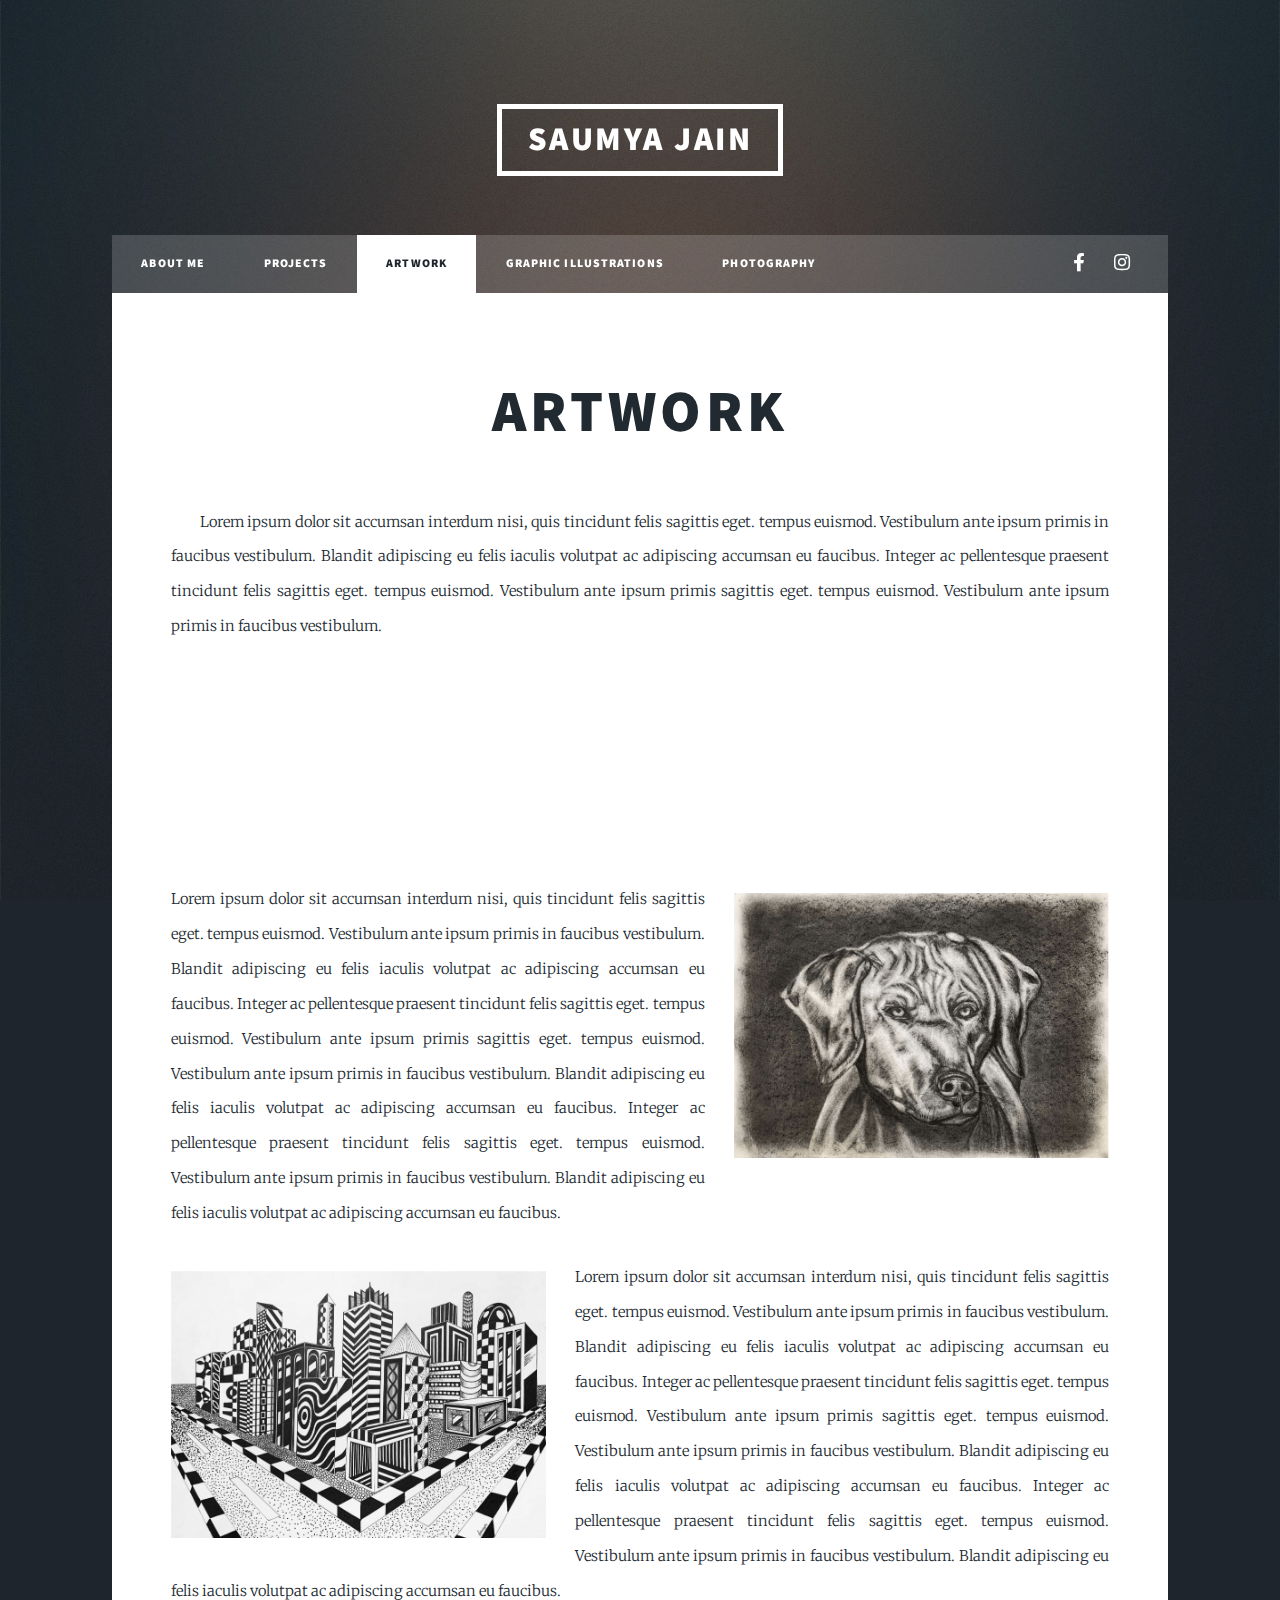
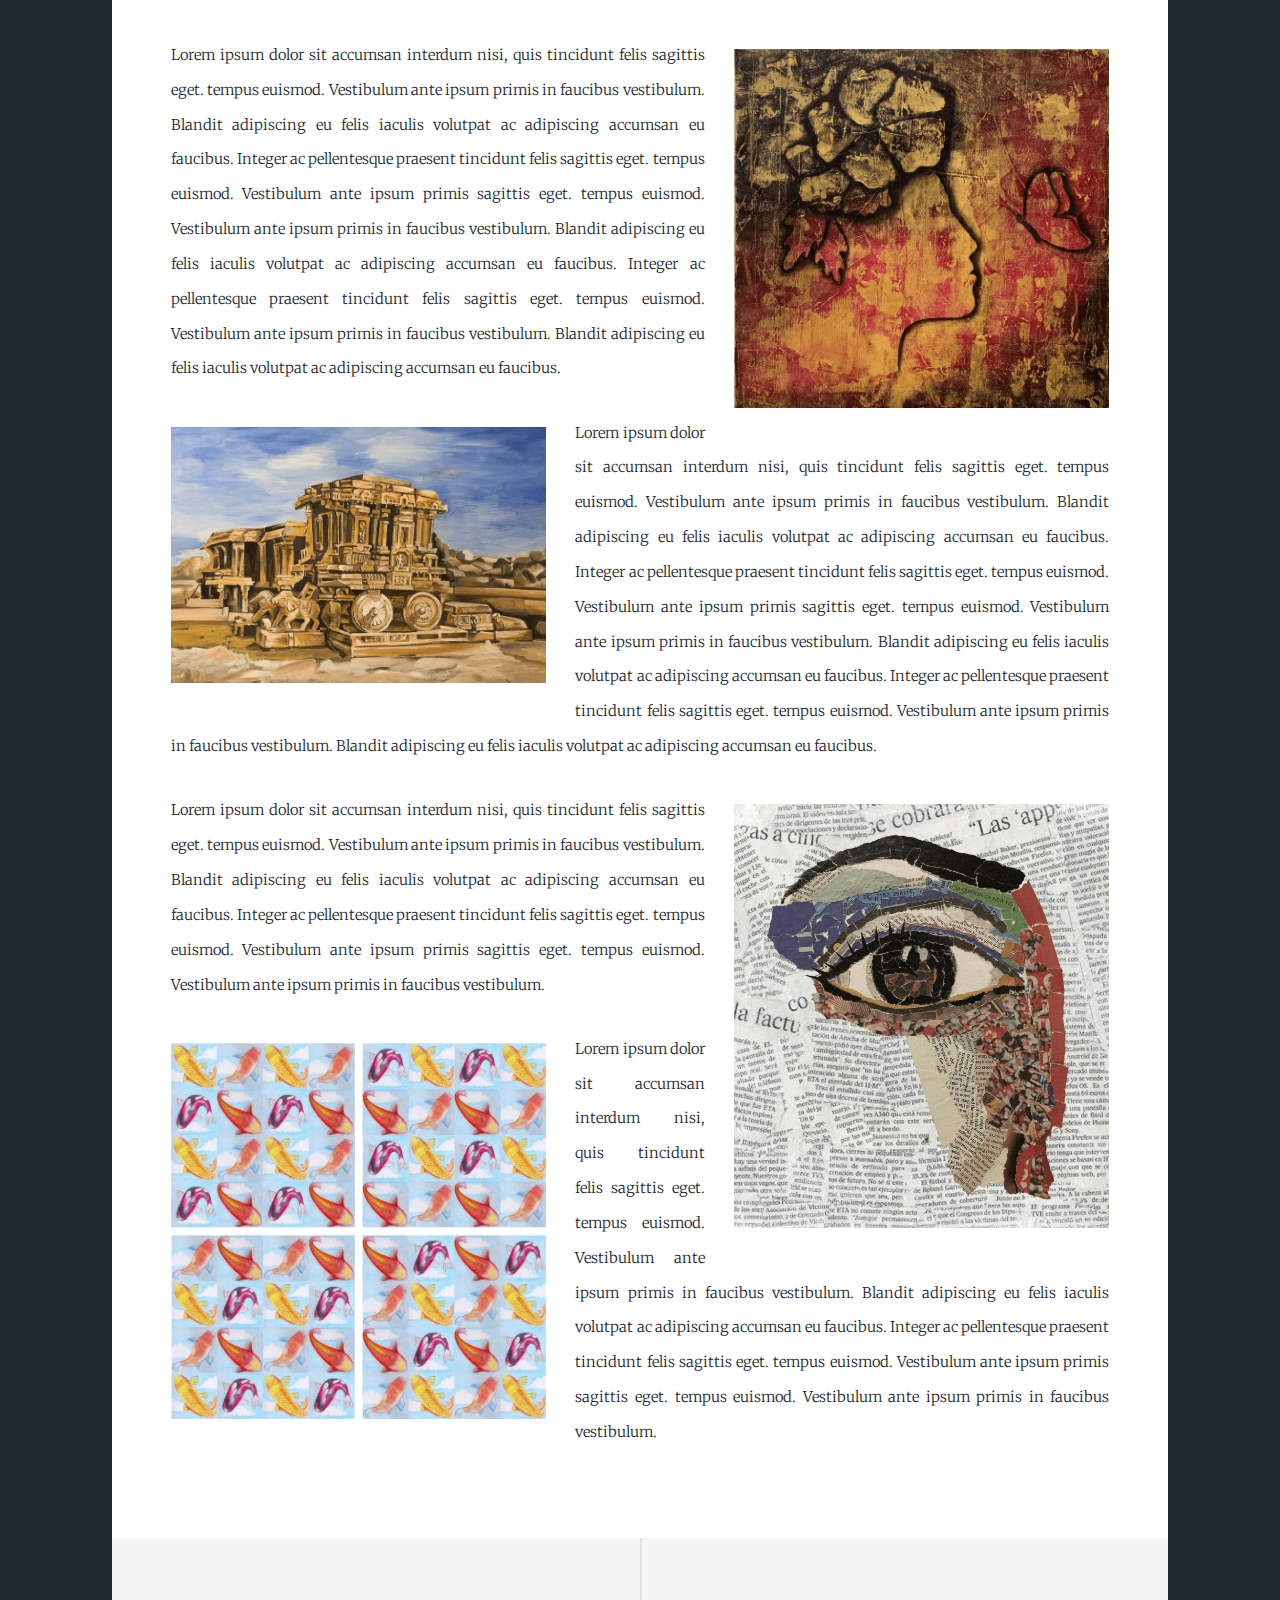
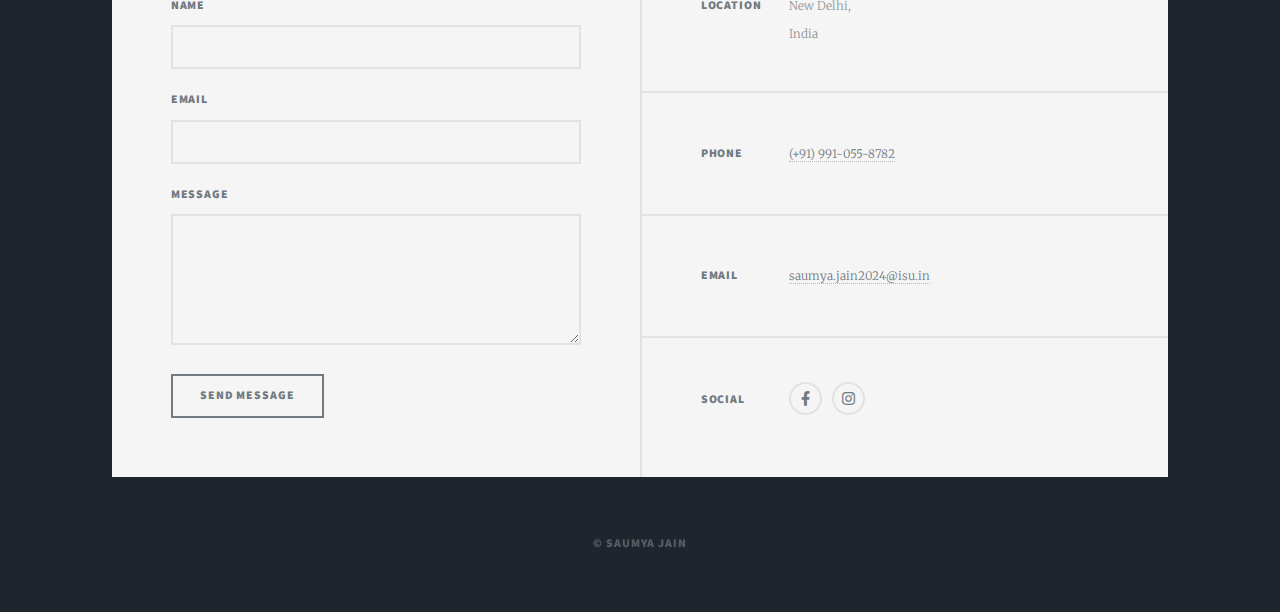
==== commit a849ab9b: "photos" ====
--- a/artwork.html
+++ b/artwork.html
@@ -43,7 +43,6 @@
 								<p><span class="image left"><img src="images/artwork/undressmymind.jpg" alt="" /></span>Lorem ipsum dolor sit accumsan interdum nisi, quis tincidunt felis sagittis eget. tempus euismod. Vestibulum ante ipsum primis in faucibus vestibulum. Blandit adipiscing eu felis iaculis volutpat ac adipiscing accumsan eu faucibus. Integer ac pellentesque praesent tincidunt felis sagittis eget. tempus euismod. Vestibulum ante ipsum primis sagittis eget. tempus euismod. Vestibulum ante ipsum primis in faucibus vestibulum.</p>
 								<br><br><br><br><br><br>
 								<p><span class="image right"><img src="images/artwork/boozo.png" alt="" /></span>Lorem ipsum dolor sit accumsan interdum nisi, quis tincidunt felis sagittis eget. tempus euismod. Vestibulum ante ipsum primis in faucibus vestibulum. Blandit adipiscing eu felis iaculis volutpat ac adipiscing accumsan eu faucibus. Integer ac pellentesque praesent tincidunt felis sagittis eget. tempus euismod. Vestibulum ante ipsum primis sagittis eget. tempus euismod. Vestibulum ante ipsum primis in faucibus vestibulum. Blandit adipiscing eu felis iaculis volutpat ac adipiscing accumsan eu faucibus. Integer ac pellentesque praesent tincidunt felis sagittis eget. tempus euismod. Vestibulum ante ipsum primis in faucibus vestibulum. Blandit adipiscing eu felis iaculis volutpat ac adipiscing accumsan eu faucibus.</p>
-
 								<p><span class="image left"><img src="images/artwork/building.png" alt="" /></span>Lorem ipsum dolor sit accumsan interdum nisi, quis tincidunt felis sagittis eget. tempus euismod. Vestibulum ante ipsum primis in faucibus vestibulum. Blandit adipiscing eu felis iaculis volutpat ac adipiscing accumsan eu faucibus. Integer ac pellentesque praesent tincidunt felis sagittis eget. tempus euismod. Vestibulum ante ipsum primis sagittis eget. tempus euismod. Vestibulum ante ipsum primis in faucibus vestibulum. Blandit adipiscing eu felis iaculis volutpat ac adipiscing accumsan eu faucibus. Integer ac pellentesque praesent tincidunt felis sagittis eget. tempus euismod. Vestibulum ante ipsum primis in faucibus vestibulum. Blandit adipiscing eu felis iaculis volutpat ac adipiscing accumsan eu faucibus.</p>
 								<p><span class="image right"><img src="images/artwork/cerise.png" alt="" /></span>Lorem ipsum dolor sit accumsan interdum nisi, quis tincidunt felis sagittis eget. tempus euismod. Vestibulum ante ipsum primis in faucibus vestibulum. Blandit adipiscing eu felis iaculis volutpat ac adipiscing accumsan eu faucibus. Integer ac pellentesque praesent tincidunt felis sagittis eget. tempus euismod. Vestibulum ante ipsum primis sagittis eget. tempus euismod. Vestibulum ante ipsum primis in faucibus vestibulum. Blandit adipiscing eu felis iaculis volutpat ac adipiscing accumsan eu faucibus. Integer ac pellentesque praesent tincidunt felis sagittis eget. tempus euismod. Vestibulum ante ipsum primis in faucibus vestibulum. Blandit adipiscing eu felis iaculis volutpat ac adipiscing accumsan eu faucibus.</p>
 								<p><span class="image left"><img src="images/artwork/chariot.png" alt="" /></span>Lorem ipsum dolor sit accumsan interdum nisi, quis tincidunt felis sagittis eget. tempus euismod. Vestibulum ante ipsum primis in faucibus vestibulum. Blandit adipiscing eu felis iaculis volutpat ac adipiscing accumsan eu faucibus. Integer ac pellentesque praesent tincidunt felis sagittis eget. tempus euismod. Vestibulum ante ipsum primis sagittis eget. tempus euismod. Vestibulum ante ipsum primis in faucibus vestibulum. Blandit adipiscing eu felis iaculis volutpat ac adipiscing accumsan eu faucibus. Integer ac pellentesque praesent tincidunt felis sagittis eget. tempus euismod. Vestibulum ante ipsum primis in faucibus vestibulum. Blandit adipiscing eu felis iaculis volutpat ac adipiscing accumsan eu faucibus.</p>
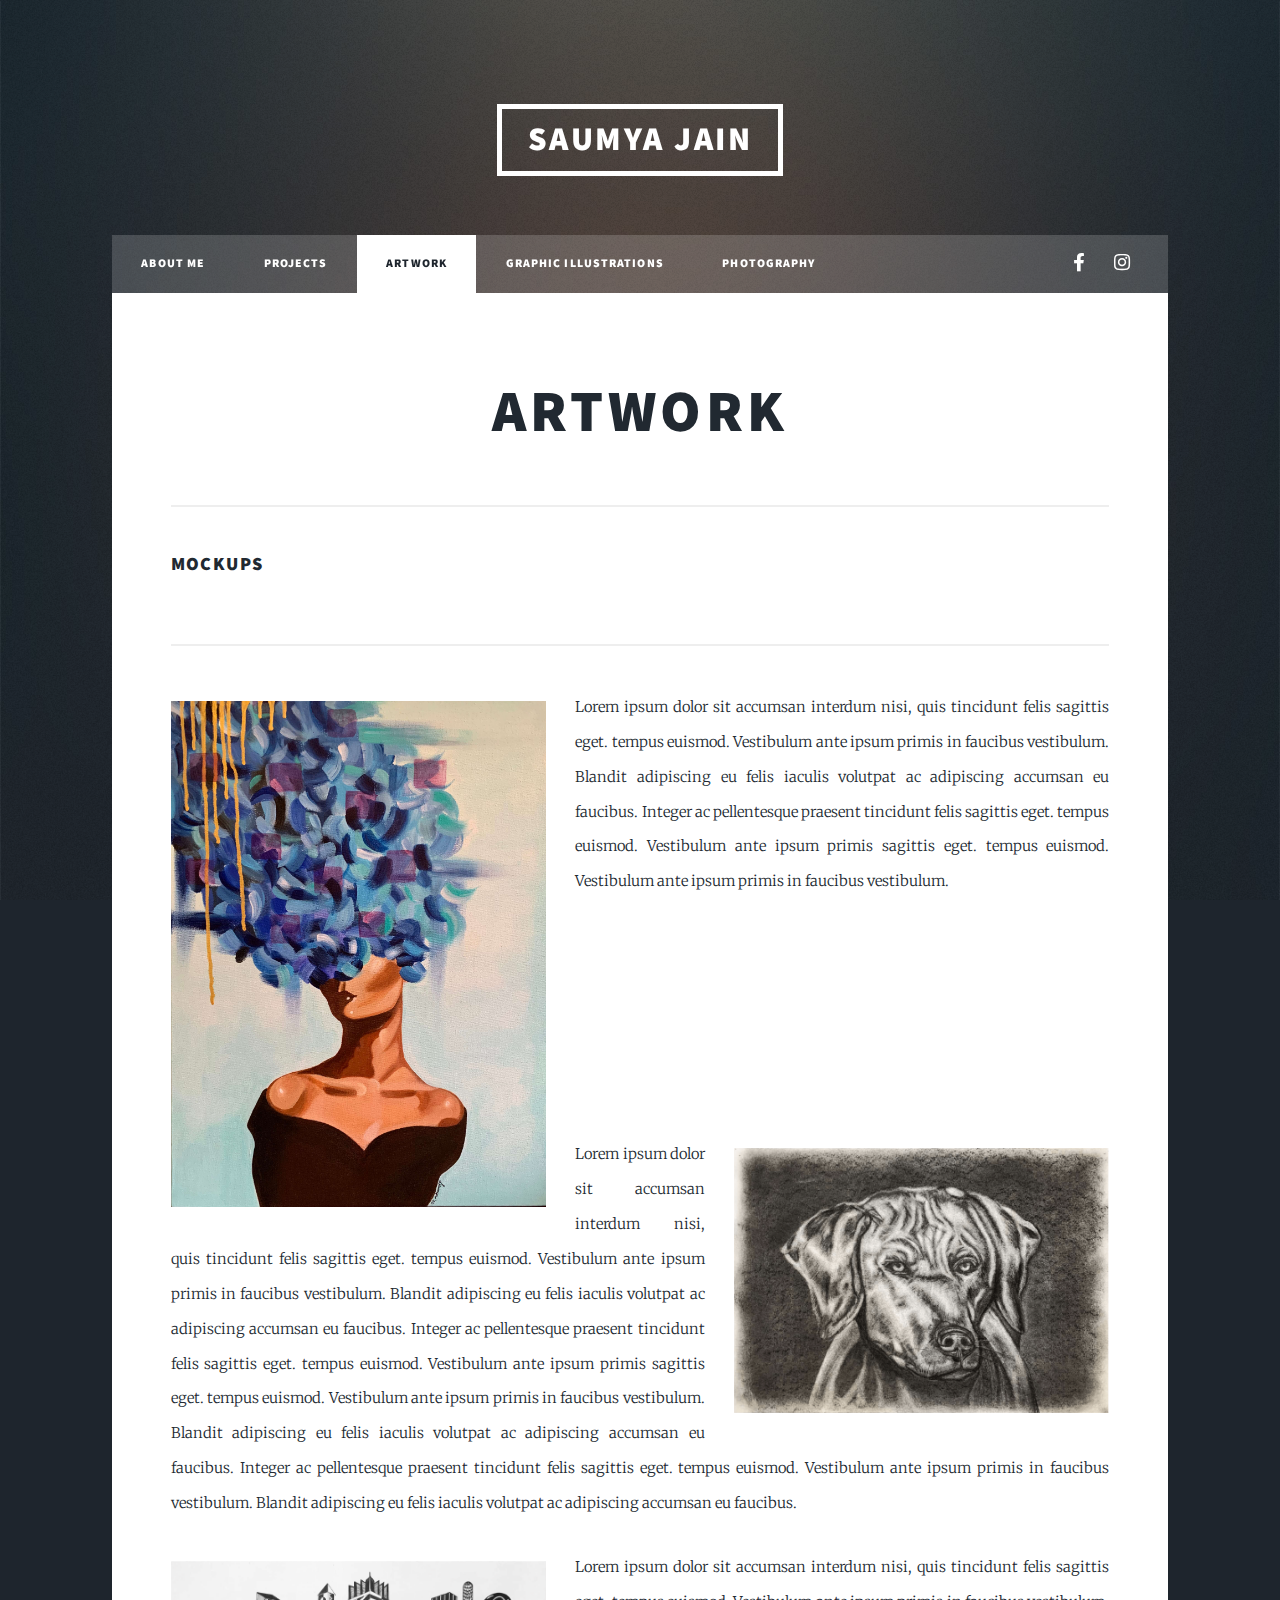
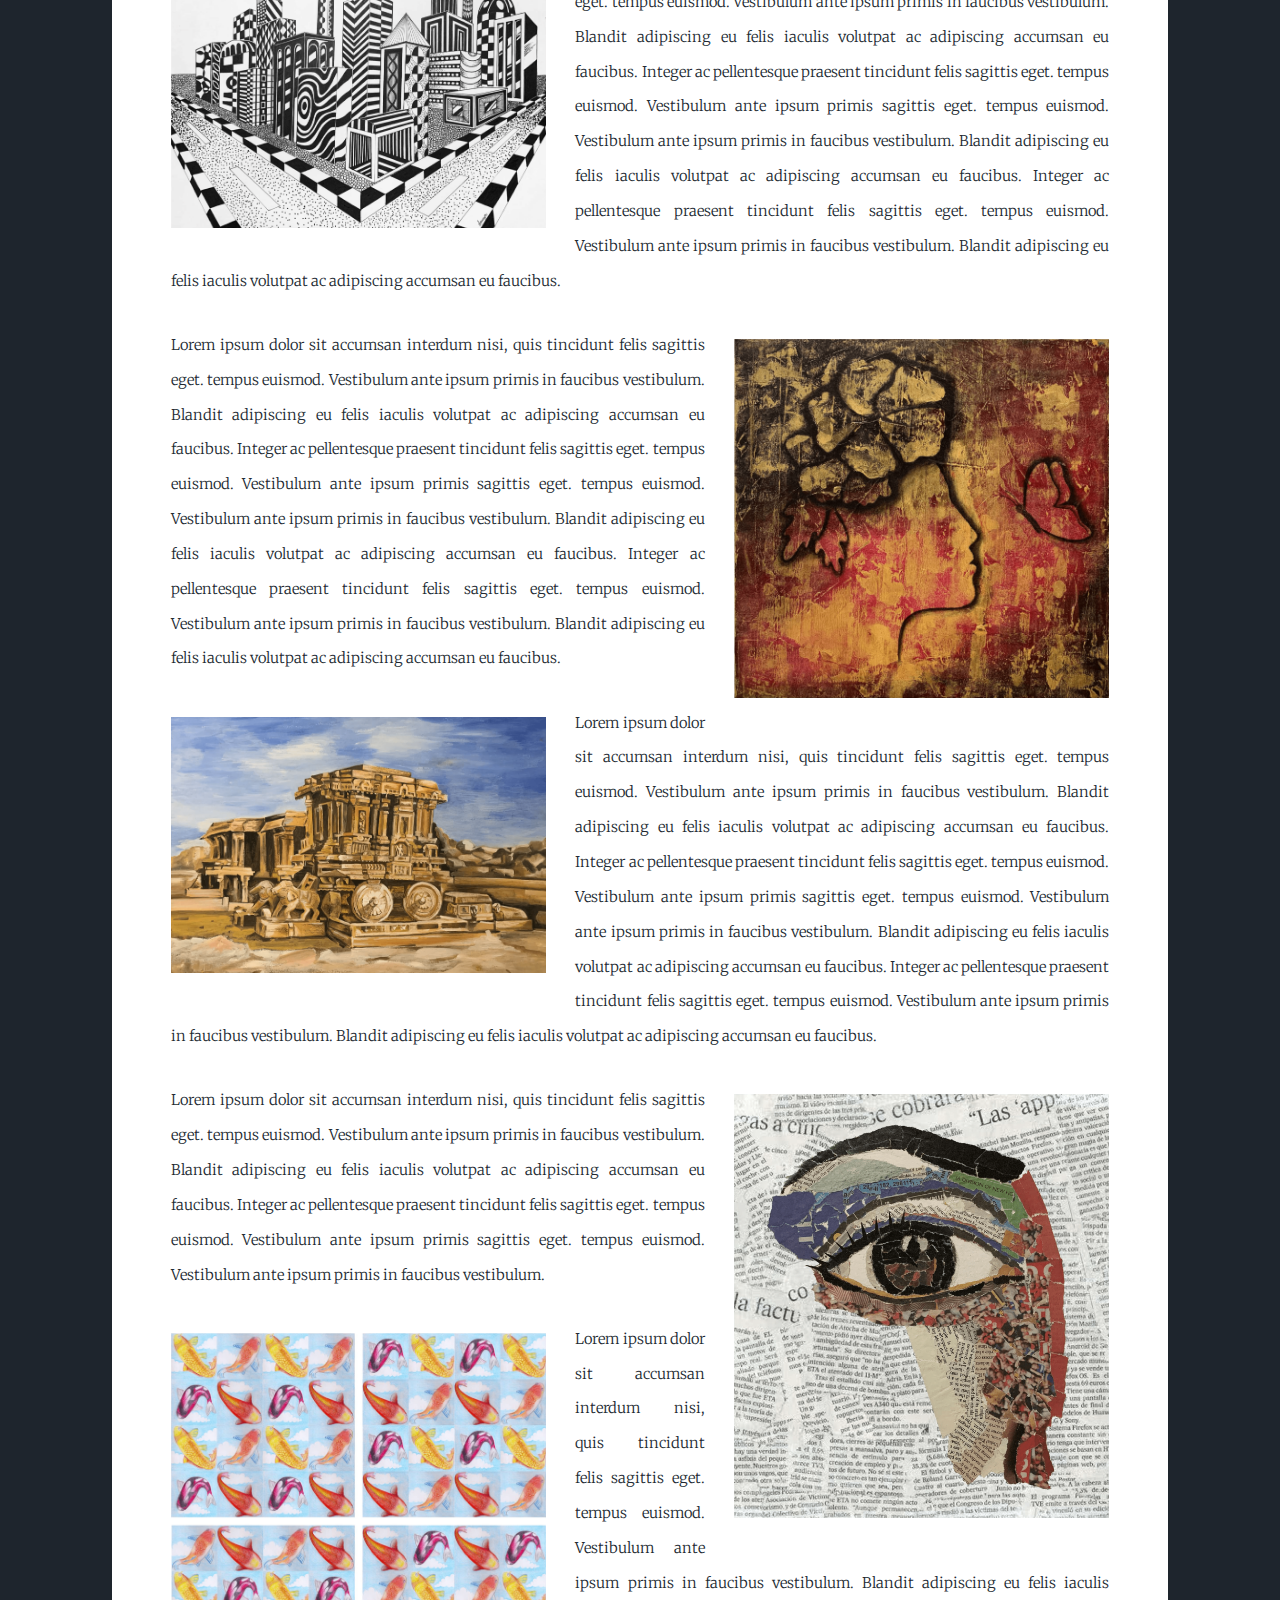
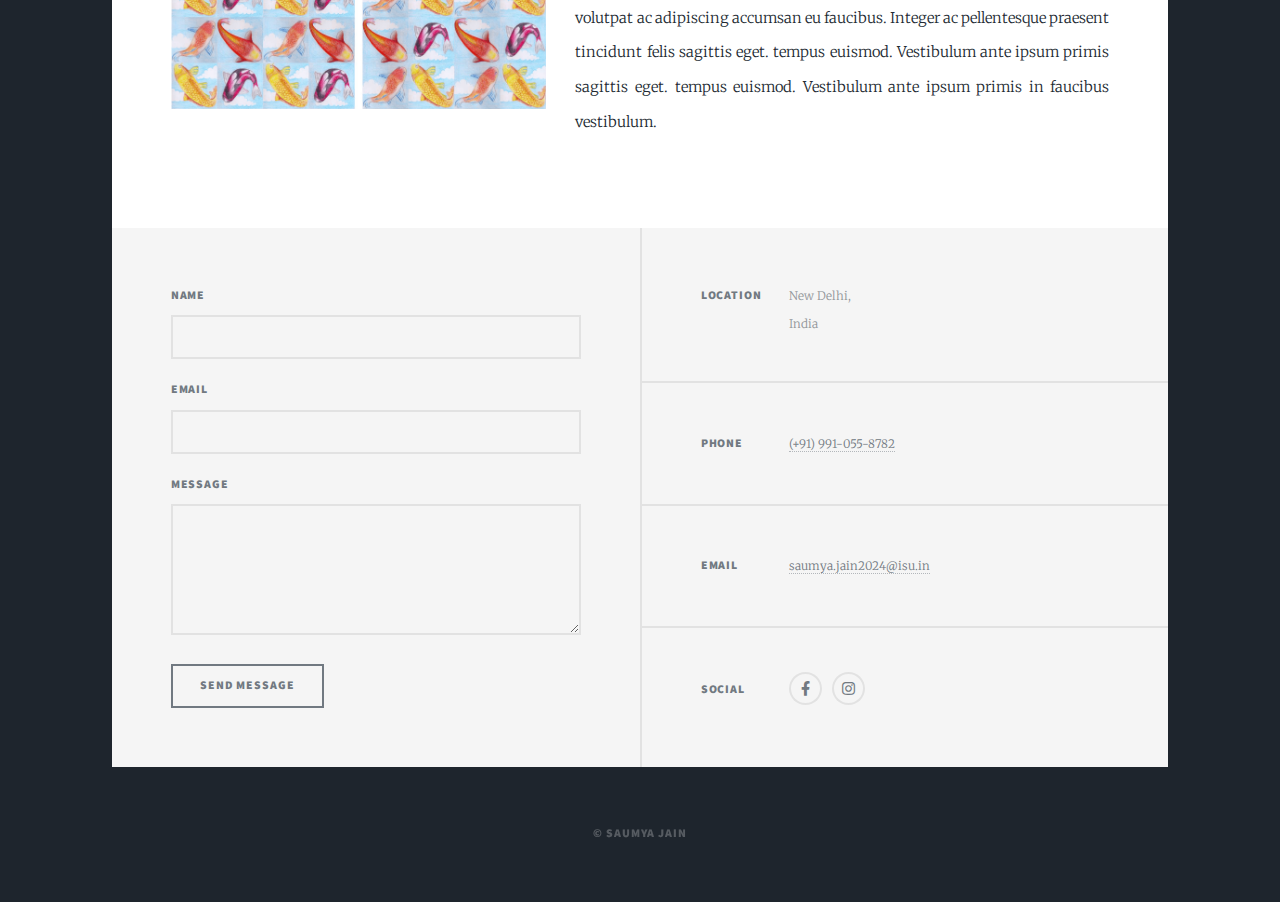
==== commit 97604d58: "mockups" ====
--- a/artwork.html
+++ b/artwork.html
@@ -40,6 +40,16 @@
 								<header class="major">
 									<h1>Artwork</h1>
 								</header>
+								<hr>
+									<h3>Mockups</h3>
+									<div class="box alt">
+										<div class="row gtr-50 gtr-uniform">
+											<div class="col-4"><span class="image fit"><img src="images/artwork/building-mockup.png" alt="" /></span></div>
+											<div class="col-4"><span class="image fit"><img src="images/artwork/cerise-mockup.png" alt="" /></span></div>
+											<div class="col-4"><span class="image fit"><img src="images/artwork/umm-mockup.png" alt="" /></span></div>
+										</div>
+									</div>
+								<hr>
 								<p><span class="image left"><img src="images/artwork/undressmymind.jpg" alt="" /></span>Lorem ipsum dolor sit accumsan interdum nisi, quis tincidunt felis sagittis eget. tempus euismod. Vestibulum ante ipsum primis in faucibus vestibulum. Blandit adipiscing eu felis iaculis volutpat ac adipiscing accumsan eu faucibus. Integer ac pellentesque praesent tincidunt felis sagittis eget. tempus euismod. Vestibulum ante ipsum primis sagittis eget. tempus euismod. Vestibulum ante ipsum primis in faucibus vestibulum.</p>
 								<br><br><br><br><br><br>
 								<p><span class="image right"><img src="images/artwork/boozo.png" alt="" /></span>Lorem ipsum dolor sit accumsan interdum nisi, quis tincidunt felis sagittis eget. tempus euismod. Vestibulum ante ipsum primis in faucibus vestibulum. Blandit adipiscing eu felis iaculis volutpat ac adipiscing accumsan eu faucibus. Integer ac pellentesque praesent tincidunt felis sagittis eget. tempus euismod. Vestibulum ante ipsum primis sagittis eget. tempus euismod. Vestibulum ante ipsum primis in faucibus vestibulum. Blandit adipiscing eu felis iaculis volutpat ac adipiscing accumsan eu faucibus. Integer ac pellentesque praesent tincidunt felis sagittis eget. tempus euismod. Vestibulum ante ipsum primis in faucibus vestibulum. Blandit adipiscing eu felis iaculis volutpat ac adipiscing accumsan eu faucibus.</p>
@@ -48,7 +58,7 @@
 								<p><span class="image left"><img src="images/artwork/chariot.png" alt="" /></span>Lorem ipsum dolor sit accumsan interdum nisi, quis tincidunt felis sagittis eget. tempus euismod. Vestibulum ante ipsum primis in faucibus vestibulum. Blandit adipiscing eu felis iaculis volutpat ac adipiscing accumsan eu faucibus. Integer ac pellentesque praesent tincidunt felis sagittis eget. tempus euismod. Vestibulum ante ipsum primis sagittis eget. tempus euismod. Vestibulum ante ipsum primis in faucibus vestibulum. Blandit adipiscing eu felis iaculis volutpat ac adipiscing accumsan eu faucibus. Integer ac pellentesque praesent tincidunt felis sagittis eget. tempus euismod. Vestibulum ante ipsum primis in faucibus vestibulum. Blandit adipiscing eu felis iaculis volutpat ac adipiscing accumsan eu faucibus.</p>
 								<p><span class="image right"><img src="images/artwork/eye.png" alt="" /></span>Lorem ipsum dolor sit accumsan interdum nisi, quis tincidunt felis sagittis eget. tempus euismod. Vestibulum ante ipsum primis in faucibus vestibulum. Blandit adipiscing eu felis iaculis volutpat ac adipiscing accumsan eu faucibus. Integer ac pellentesque praesent tincidunt felis sagittis eget. tempus euismod. Vestibulum ante ipsum primis sagittis eget. tempus euismod. Vestibulum ante ipsum primis in faucibus vestibulum. </p>
 								<p><span class="image left"><img src="images/artwork/fishes.png" alt="" /></span>Lorem ipsum dolor sit accumsan interdum nisi, quis tincidunt felis sagittis eget. tempus euismod. Vestibulum ante ipsum primis in faucibus vestibulum. Blandit adipiscing eu felis iaculis volutpat ac adipiscing accumsan eu faucibus. Integer ac pellentesque praesent tincidunt felis sagittis eget. tempus euismod. Vestibulum ante ipsum primis sagittis eget. tempus euismod. Vestibulum ante ipsum primis in faucibus vestibulum. </p>
-
+								
 							</section>
 
 					</div>
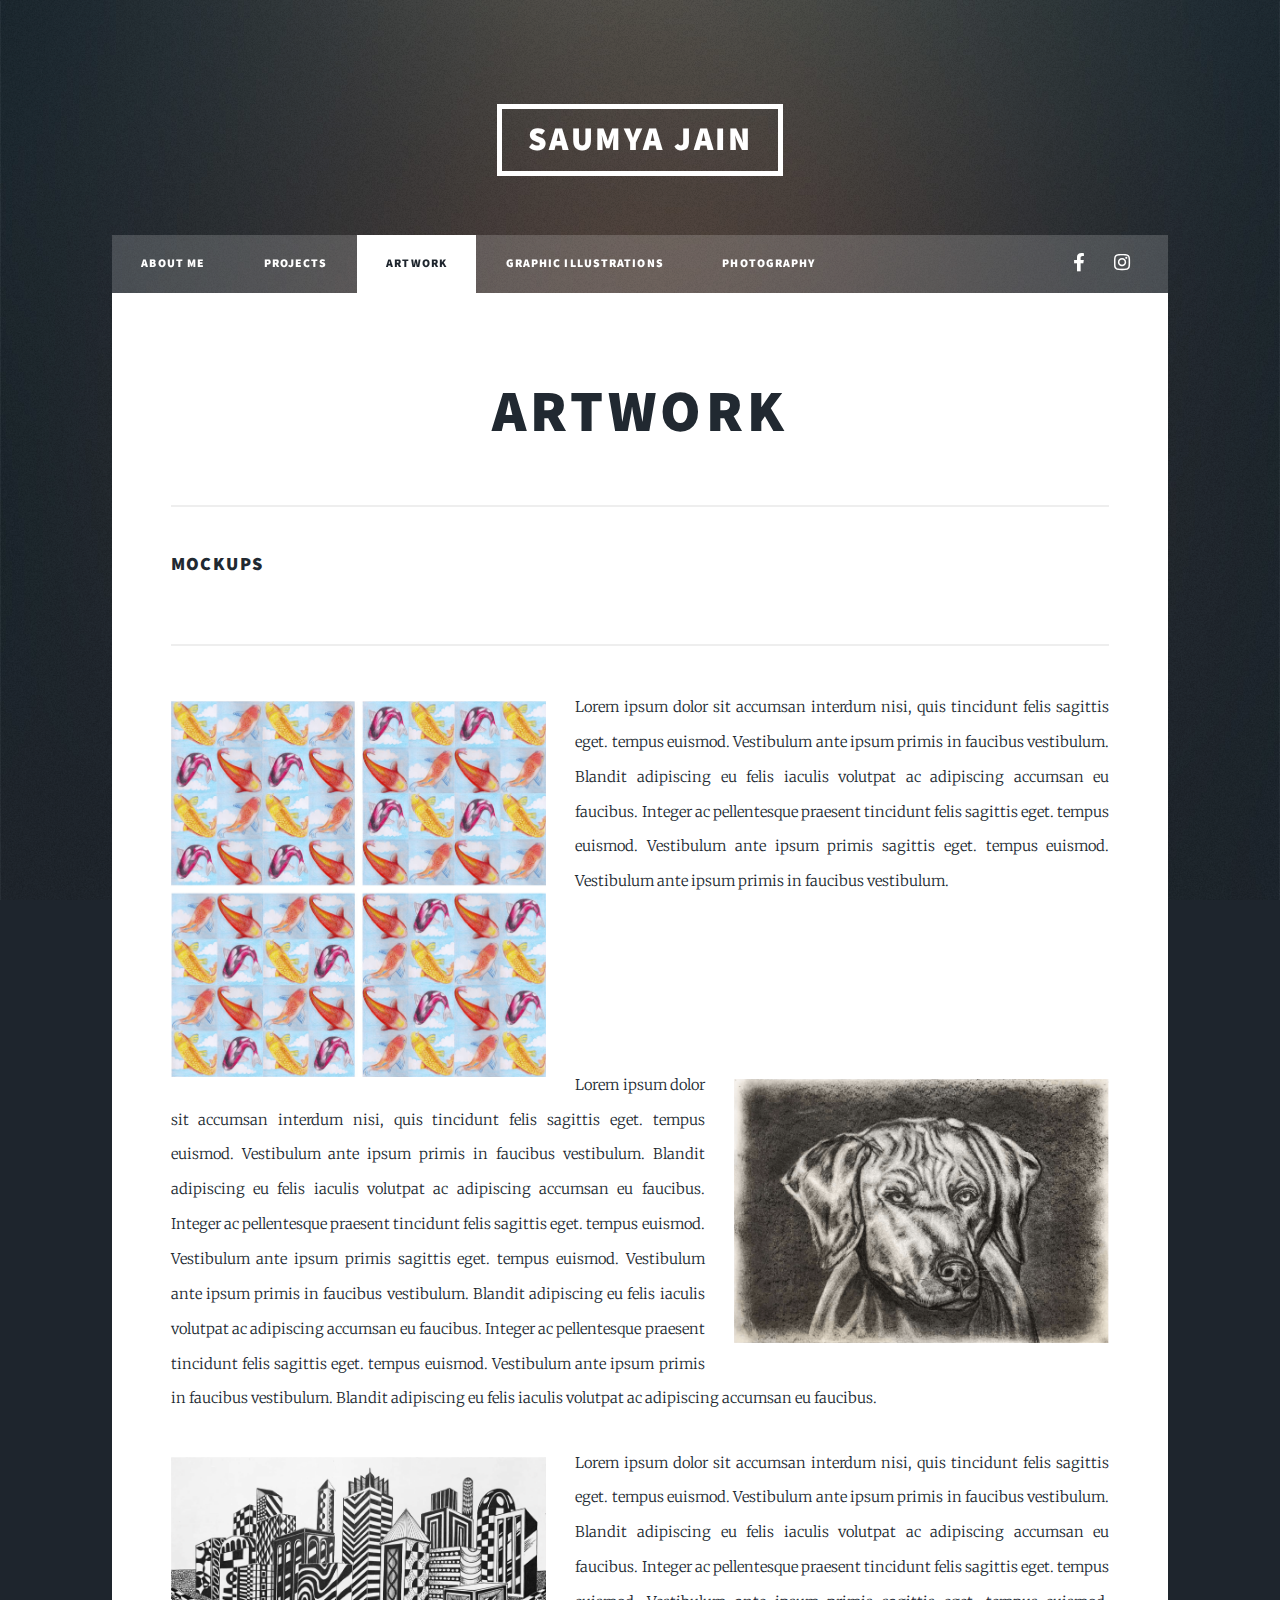
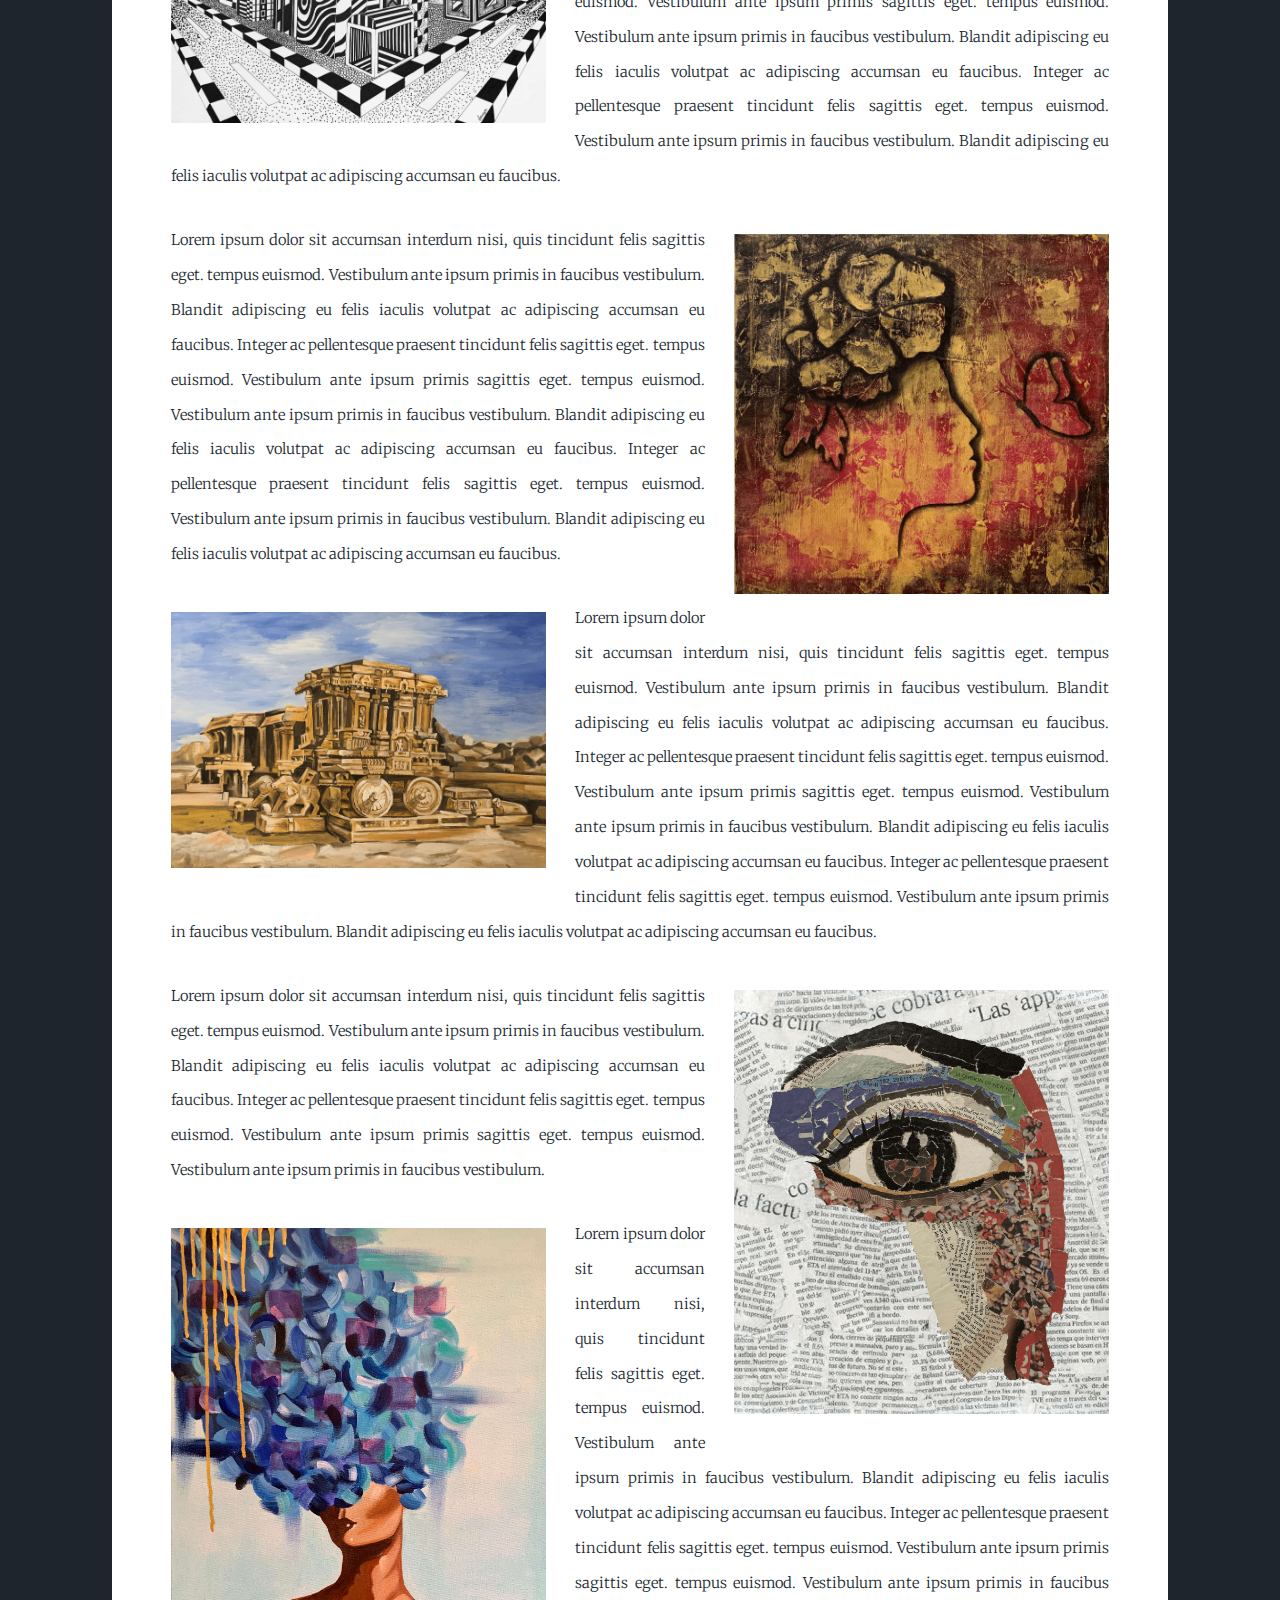
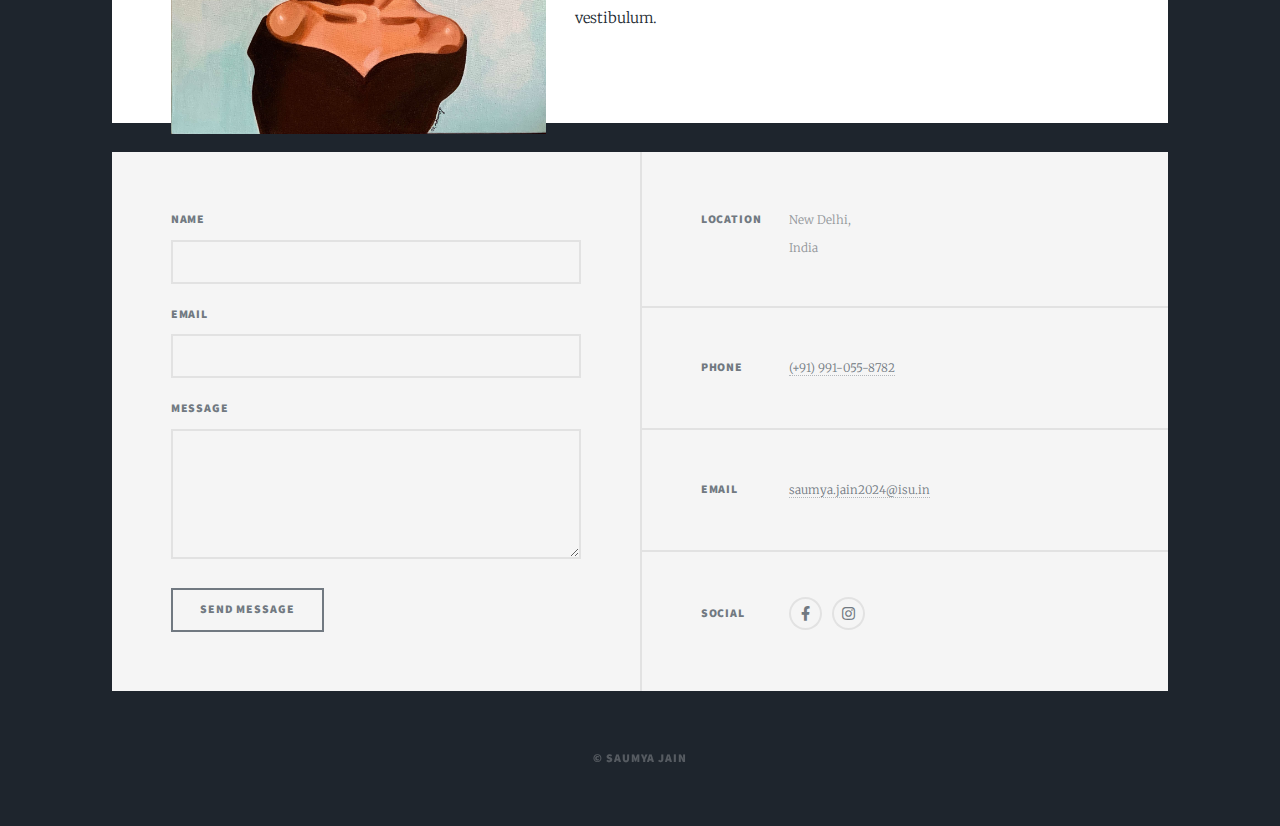
==== commit d93be436: "whoami" ====
--- a/artwork.html
+++ b/artwork.html
@@ -50,14 +50,14 @@
 										</div>
 									</div>
 								<hr>
-								<p><span class="image left"><img src="images/artwork/undressmymind.jpg" alt="" /></span>Lorem ipsum dolor sit accumsan interdum nisi, quis tincidunt felis sagittis eget. tempus euismod. Vestibulum ante ipsum primis in faucibus vestibulum. Blandit adipiscing eu felis iaculis volutpat ac adipiscing accumsan eu faucibus. Integer ac pellentesque praesent tincidunt felis sagittis eget. tempus euismod. Vestibulum ante ipsum primis sagittis eget. tempus euismod. Vestibulum ante ipsum primis in faucibus vestibulum.</p>
-								<br><br><br><br><br><br>
+								<p><span class="image left"><img src="images/artwork/fishes.png" alt="" /></span>Lorem ipsum dolor sit accumsan interdum nisi, quis tincidunt felis sagittis eget. tempus euismod. Vestibulum ante ipsum primis in faucibus vestibulum. Blandit adipiscing eu felis iaculis volutpat ac adipiscing accumsan eu faucibus. Integer ac pellentesque praesent tincidunt felis sagittis eget. tempus euismod. Vestibulum ante ipsum primis sagittis eget. tempus euismod. Vestibulum ante ipsum primis in faucibus vestibulum. </p>
+								<br><br><br><br>
 								<p><span class="image right"><img src="images/artwork/boozo.png" alt="" /></span>Lorem ipsum dolor sit accumsan interdum nisi, quis tincidunt felis sagittis eget. tempus euismod. Vestibulum ante ipsum primis in faucibus vestibulum. Blandit adipiscing eu felis iaculis volutpat ac adipiscing accumsan eu faucibus. Integer ac pellentesque praesent tincidunt felis sagittis eget. tempus euismod. Vestibulum ante ipsum primis sagittis eget. tempus euismod. Vestibulum ante ipsum primis in faucibus vestibulum. Blandit adipiscing eu felis iaculis volutpat ac adipiscing accumsan eu faucibus. Integer ac pellentesque praesent tincidunt felis sagittis eget. tempus euismod. Vestibulum ante ipsum primis in faucibus vestibulum. Blandit adipiscing eu felis iaculis volutpat ac adipiscing accumsan eu faucibus.</p>
 								<p><span class="image left"><img src="images/artwork/building.png" alt="" /></span>Lorem ipsum dolor sit accumsan interdum nisi, quis tincidunt felis sagittis eget. tempus euismod. Vestibulum ante ipsum primis in faucibus vestibulum. Blandit adipiscing eu felis iaculis volutpat ac adipiscing accumsan eu faucibus. Integer ac pellentesque praesent tincidunt felis sagittis eget. tempus euismod. Vestibulum ante ipsum primis sagittis eget. tempus euismod. Vestibulum ante ipsum primis in faucibus vestibulum. Blandit adipiscing eu felis iaculis volutpat ac adipiscing accumsan eu faucibus. Integer ac pellentesque praesent tincidunt felis sagittis eget. tempus euismod. Vestibulum ante ipsum primis in faucibus vestibulum. Blandit adipiscing eu felis iaculis volutpat ac adipiscing accumsan eu faucibus.</p>
 								<p><span class="image right"><img src="images/artwork/cerise.png" alt="" /></span>Lorem ipsum dolor sit accumsan interdum nisi, quis tincidunt felis sagittis eget. tempus euismod. Vestibulum ante ipsum primis in faucibus vestibulum. Blandit adipiscing eu felis iaculis volutpat ac adipiscing accumsan eu faucibus. Integer ac pellentesque praesent tincidunt felis sagittis eget. tempus euismod. Vestibulum ante ipsum primis sagittis eget. tempus euismod. Vestibulum ante ipsum primis in faucibus vestibulum. Blandit adipiscing eu felis iaculis volutpat ac adipiscing accumsan eu faucibus. Integer ac pellentesque praesent tincidunt felis sagittis eget. tempus euismod. Vestibulum ante ipsum primis in faucibus vestibulum. Blandit adipiscing eu felis iaculis volutpat ac adipiscing accumsan eu faucibus.</p>
 								<p><span class="image left"><img src="images/artwork/chariot.png" alt="" /></span>Lorem ipsum dolor sit accumsan interdum nisi, quis tincidunt felis sagittis eget. tempus euismod. Vestibulum ante ipsum primis in faucibus vestibulum. Blandit adipiscing eu felis iaculis volutpat ac adipiscing accumsan eu faucibus. Integer ac pellentesque praesent tincidunt felis sagittis eget. tempus euismod. Vestibulum ante ipsum primis sagittis eget. tempus euismod. Vestibulum ante ipsum primis in faucibus vestibulum. Blandit adipiscing eu felis iaculis volutpat ac adipiscing accumsan eu faucibus. Integer ac pellentesque praesent tincidunt felis sagittis eget. tempus euismod. Vestibulum ante ipsum primis in faucibus vestibulum. Blandit adipiscing eu felis iaculis volutpat ac adipiscing accumsan eu faucibus.</p>
 								<p><span class="image right"><img src="images/artwork/eye.png" alt="" /></span>Lorem ipsum dolor sit accumsan interdum nisi, quis tincidunt felis sagittis eget. tempus euismod. Vestibulum ante ipsum primis in faucibus vestibulum. Blandit adipiscing eu felis iaculis volutpat ac adipiscing accumsan eu faucibus. Integer ac pellentesque praesent tincidunt felis sagittis eget. tempus euismod. Vestibulum ante ipsum primis sagittis eget. tempus euismod. Vestibulum ante ipsum primis in faucibus vestibulum. </p>
-								<p><span class="image left"><img src="images/artwork/fishes.png" alt="" /></span>Lorem ipsum dolor sit accumsan interdum nisi, quis tincidunt felis sagittis eget. tempus euismod. Vestibulum ante ipsum primis in faucibus vestibulum. Blandit adipiscing eu felis iaculis volutpat ac adipiscing accumsan eu faucibus. Integer ac pellentesque praesent tincidunt felis sagittis eget. tempus euismod. Vestibulum ante ipsum primis sagittis eget. tempus euismod. Vestibulum ante ipsum primis in faucibus vestibulum. </p>
+								<p><span class="image left"><img src="images/artwork/undressmymind.jpg" alt="" /></span>Lorem ipsum dolor sit accumsan interdum nisi, quis tincidunt felis sagittis eget. tempus euismod. Vestibulum ante ipsum primis in faucibus vestibulum. Blandit adipiscing eu felis iaculis volutpat ac adipiscing accumsan eu faucibus. Integer ac pellentesque praesent tincidunt felis sagittis eget. tempus euismod. Vestibulum ante ipsum primis sagittis eget. tempus euismod. Vestibulum ante ipsum primis in faucibus vestibulum.</p>
 								
 							</section>
 
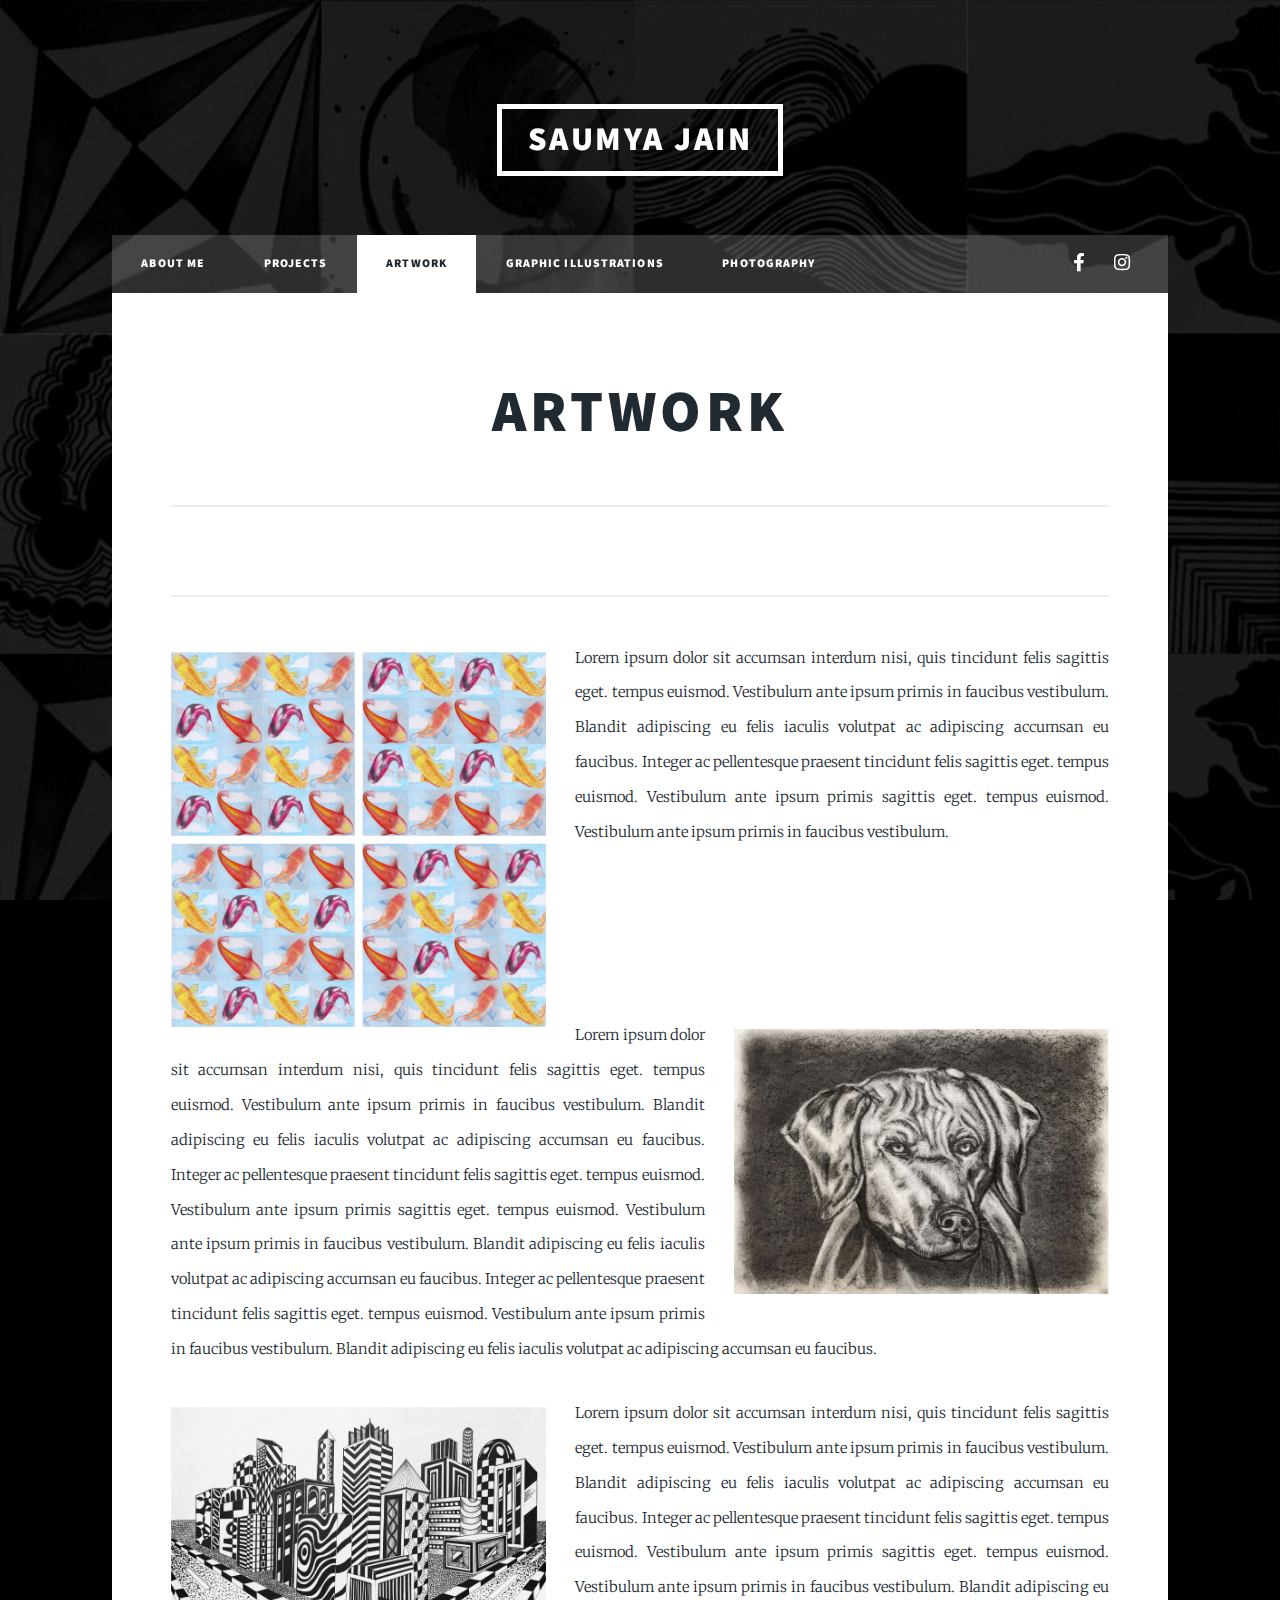
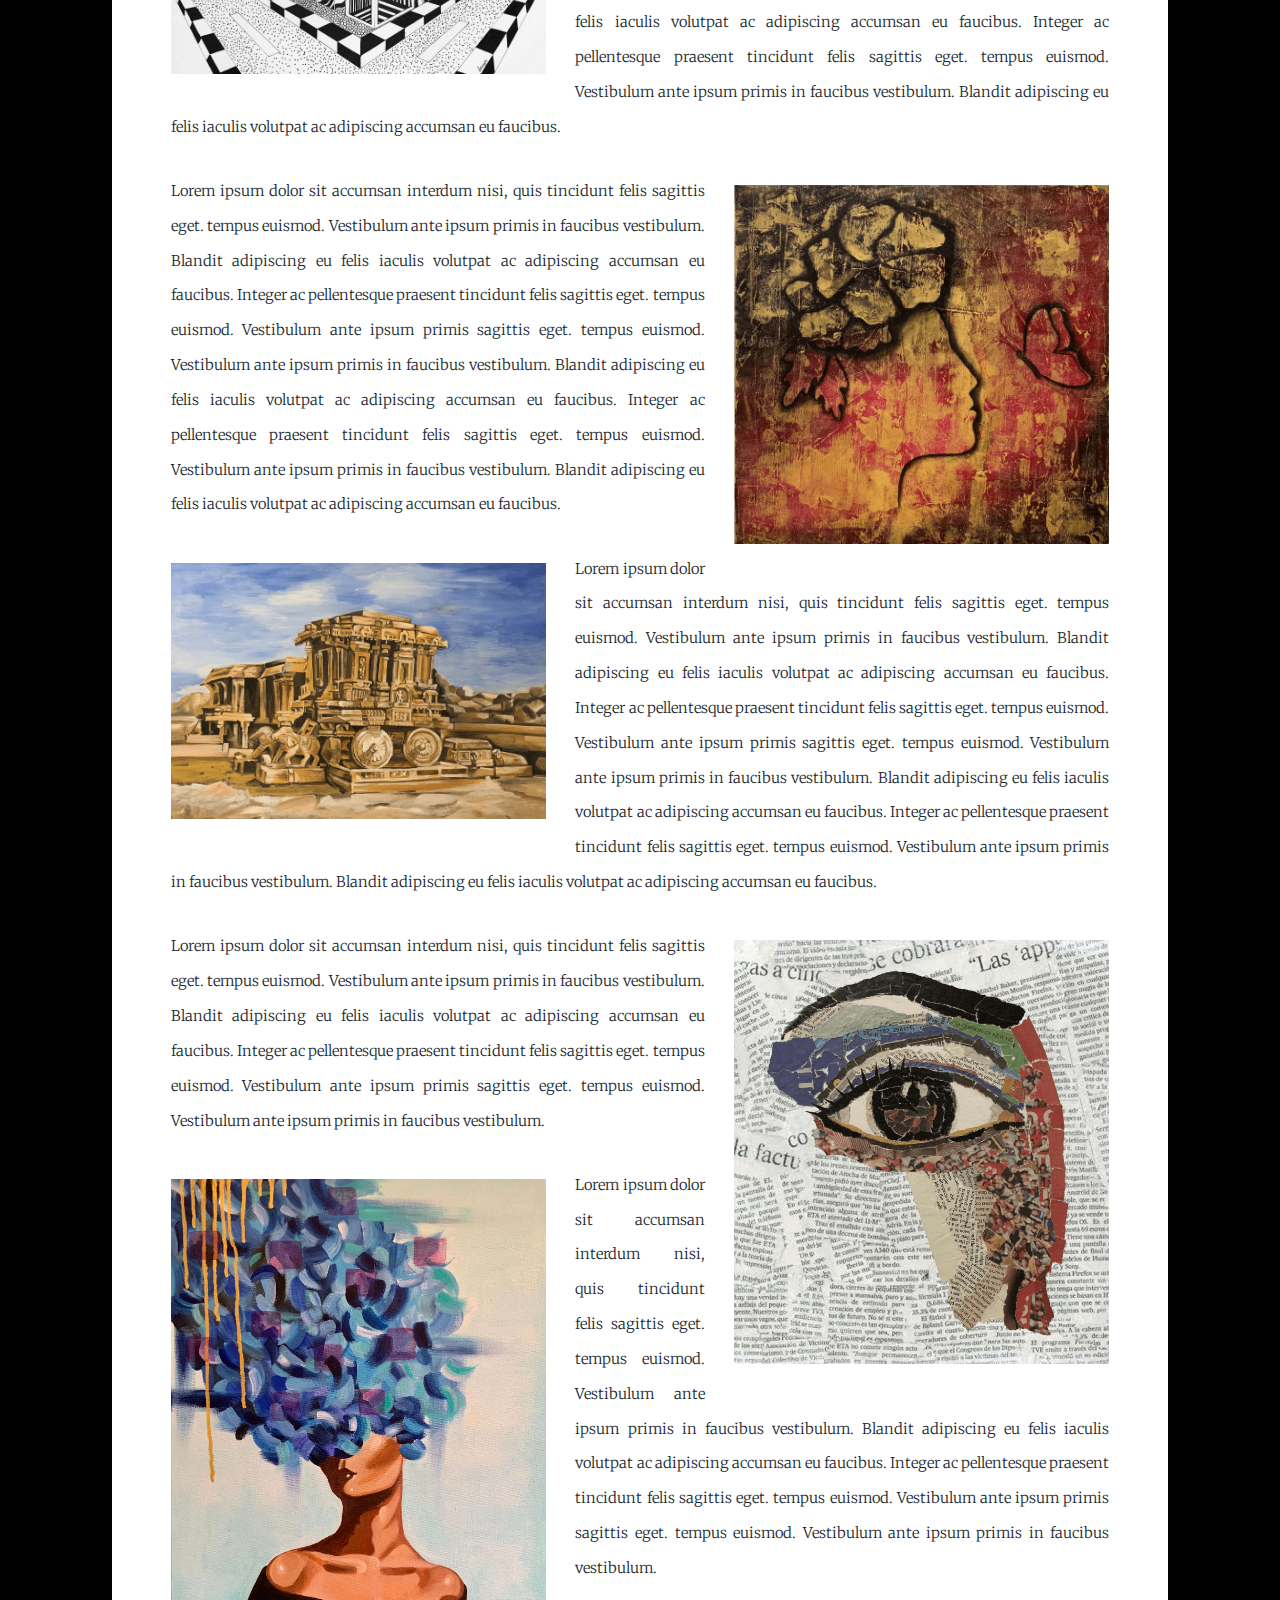
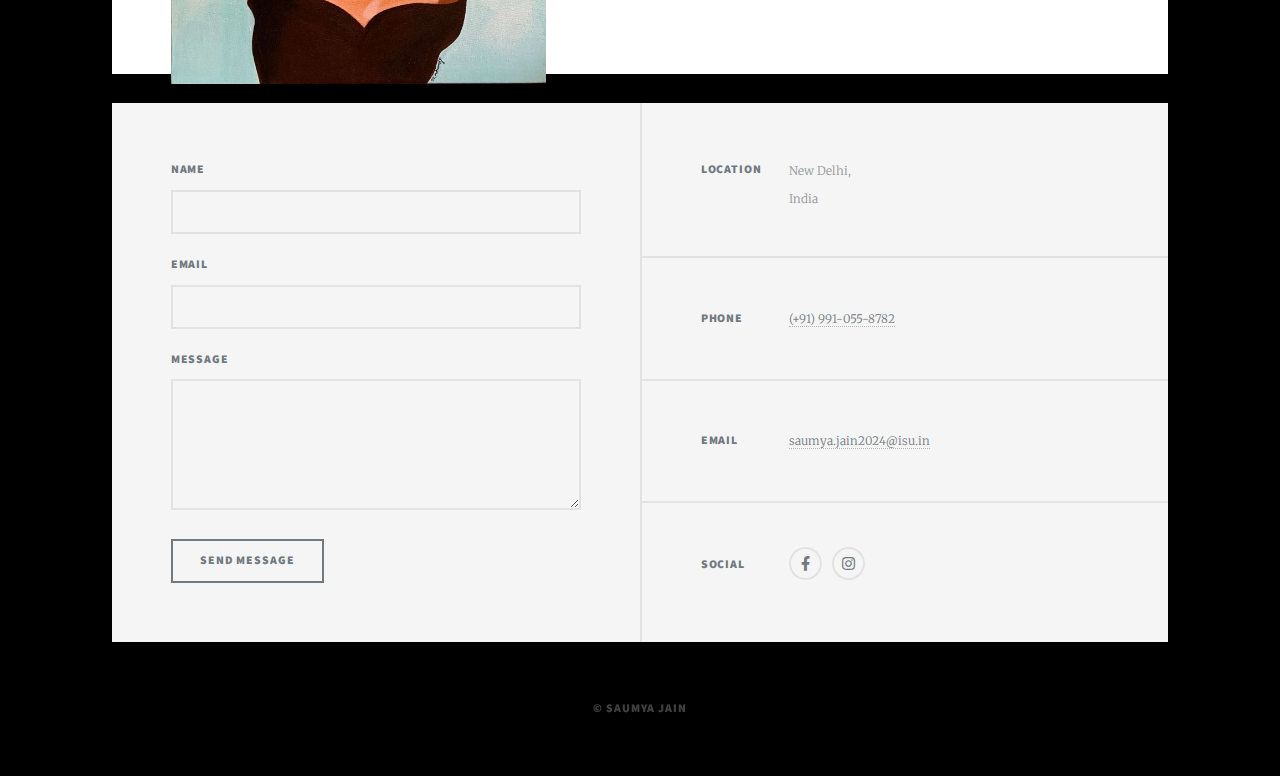
==== commit 701b9e3f: "remove word" ====
--- a/artwork.html
+++ b/artwork.html
@@ -41,7 +41,6 @@
 									<h1>Artwork</h1>
 								</header>
 								<hr>
-									<h3>Mockups</h3>
 									<div class="box alt">
 										<div class="row gtr-50 gtr-uniform">
 											<div class="col-4"><span class="image fit"><img src="images/artwork/building-mockup.png" alt="" /></span></div>
--- a/assets/css/main.css
+++ b/assets/css/main.css
@@ -1,11 +1,5 @@
 @import url(fontawesome-all.min.css);
 @import url("https://fonts.googleapis.com/css?family=Merriweather:300,700,300italic,700italic|Source+Sans+Pro:900");
-
-/*
-	Massively by HTML5 UP
-	html5up.net | @ajlkn
-	Free for personal and commercial use under the CCA 3.0 license (html5up.net/license)
-*/
 
 html, body, div, span, applet, object,
 iframe, h1, h2, h3, h4, h5, h6, p, blockquote,
@@ -99,7 +93,7 @@
 	}
 
 	body {
-		background-color: #1e252d;
+		background-color: #000000;
 	}
 
 		body.is-preload *, body.is-preload *:before, body.is-preload *:after {
@@ -3236,7 +3230,7 @@
 			-webkit-transition-delay: 0.75s;
 			-ms-transition-delay: 0.75s;
 			transition-delay: 0.75s;
-			background: #1e252d;
+			background: #000000;
 			content: '';
 			display: block;
 			height: 100%;
@@ -3352,7 +3346,7 @@
 			#intro .button.primary {
 				background-color: #ffffff;
 				box-shadow: none;
-				color: #1e252d !important;
+				color: #000000 !important;
 			}
 
 				#intro input[type="submit"].primary:hover,
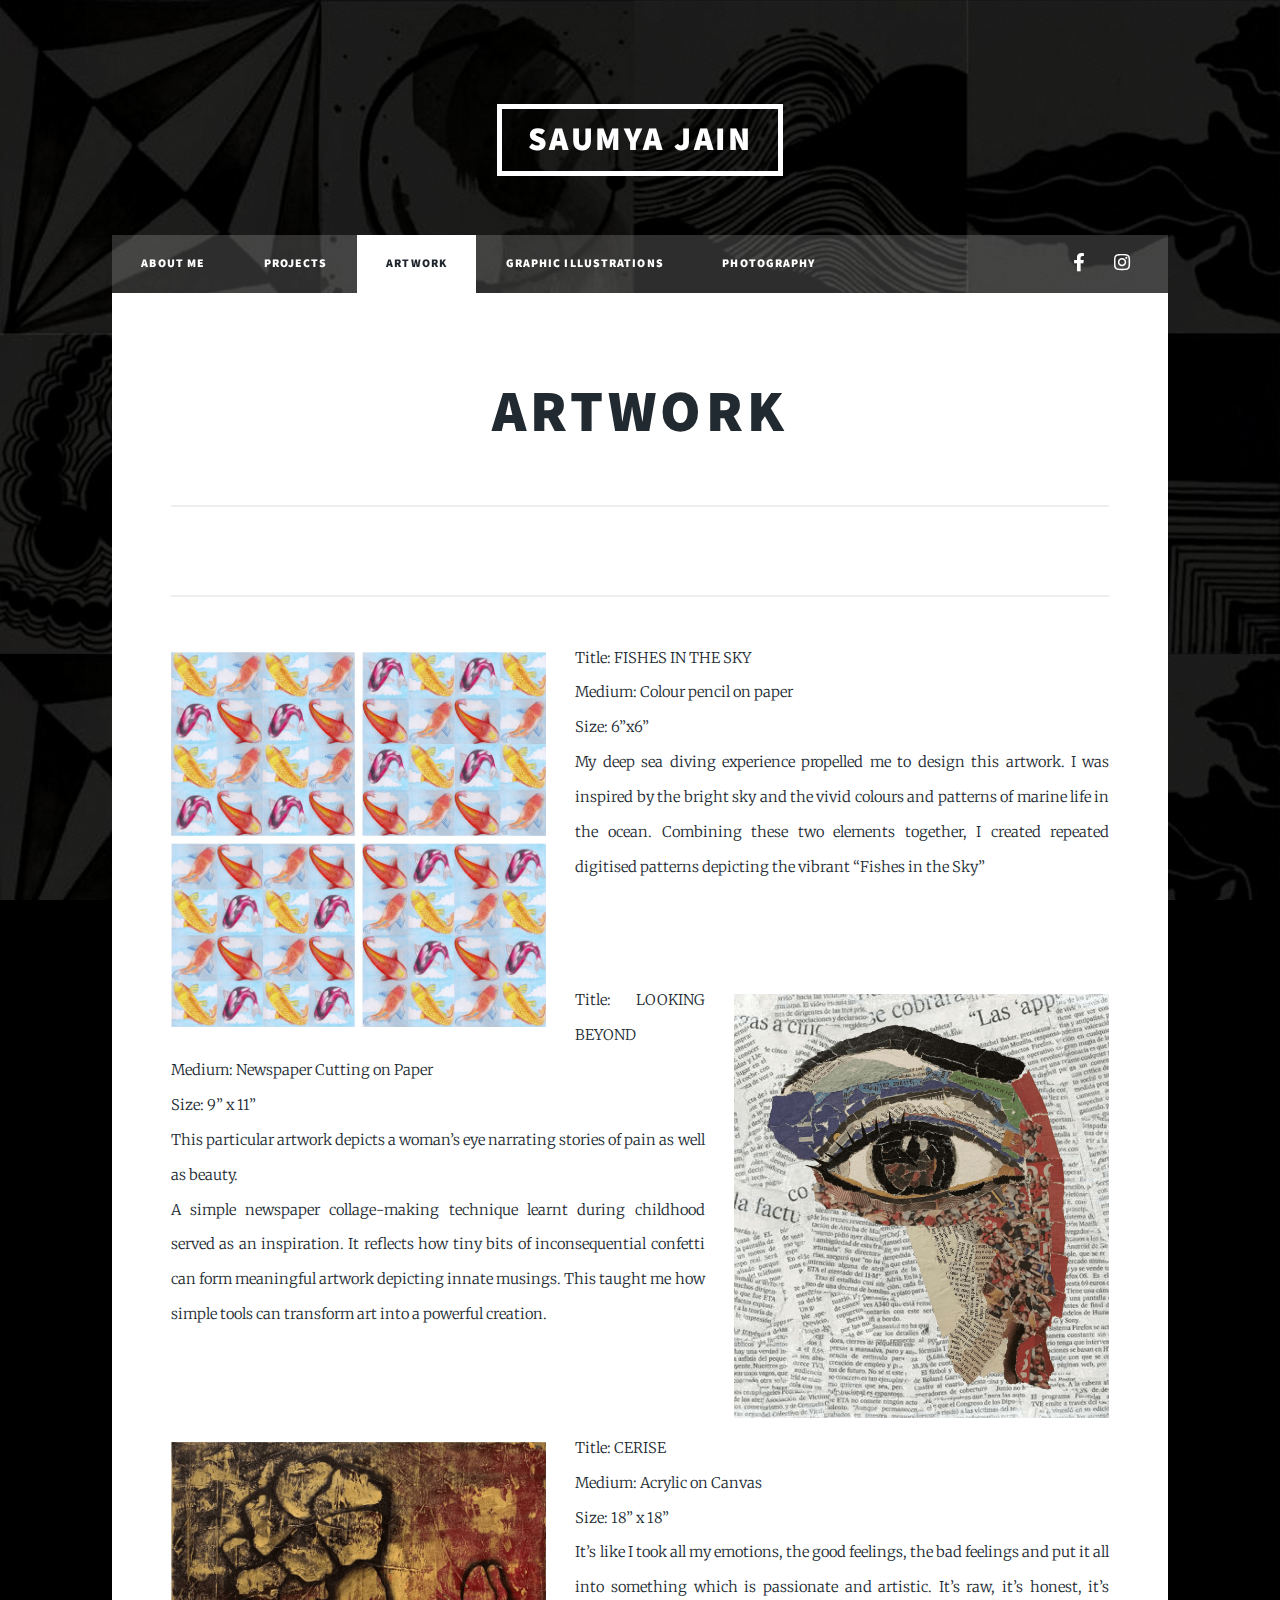
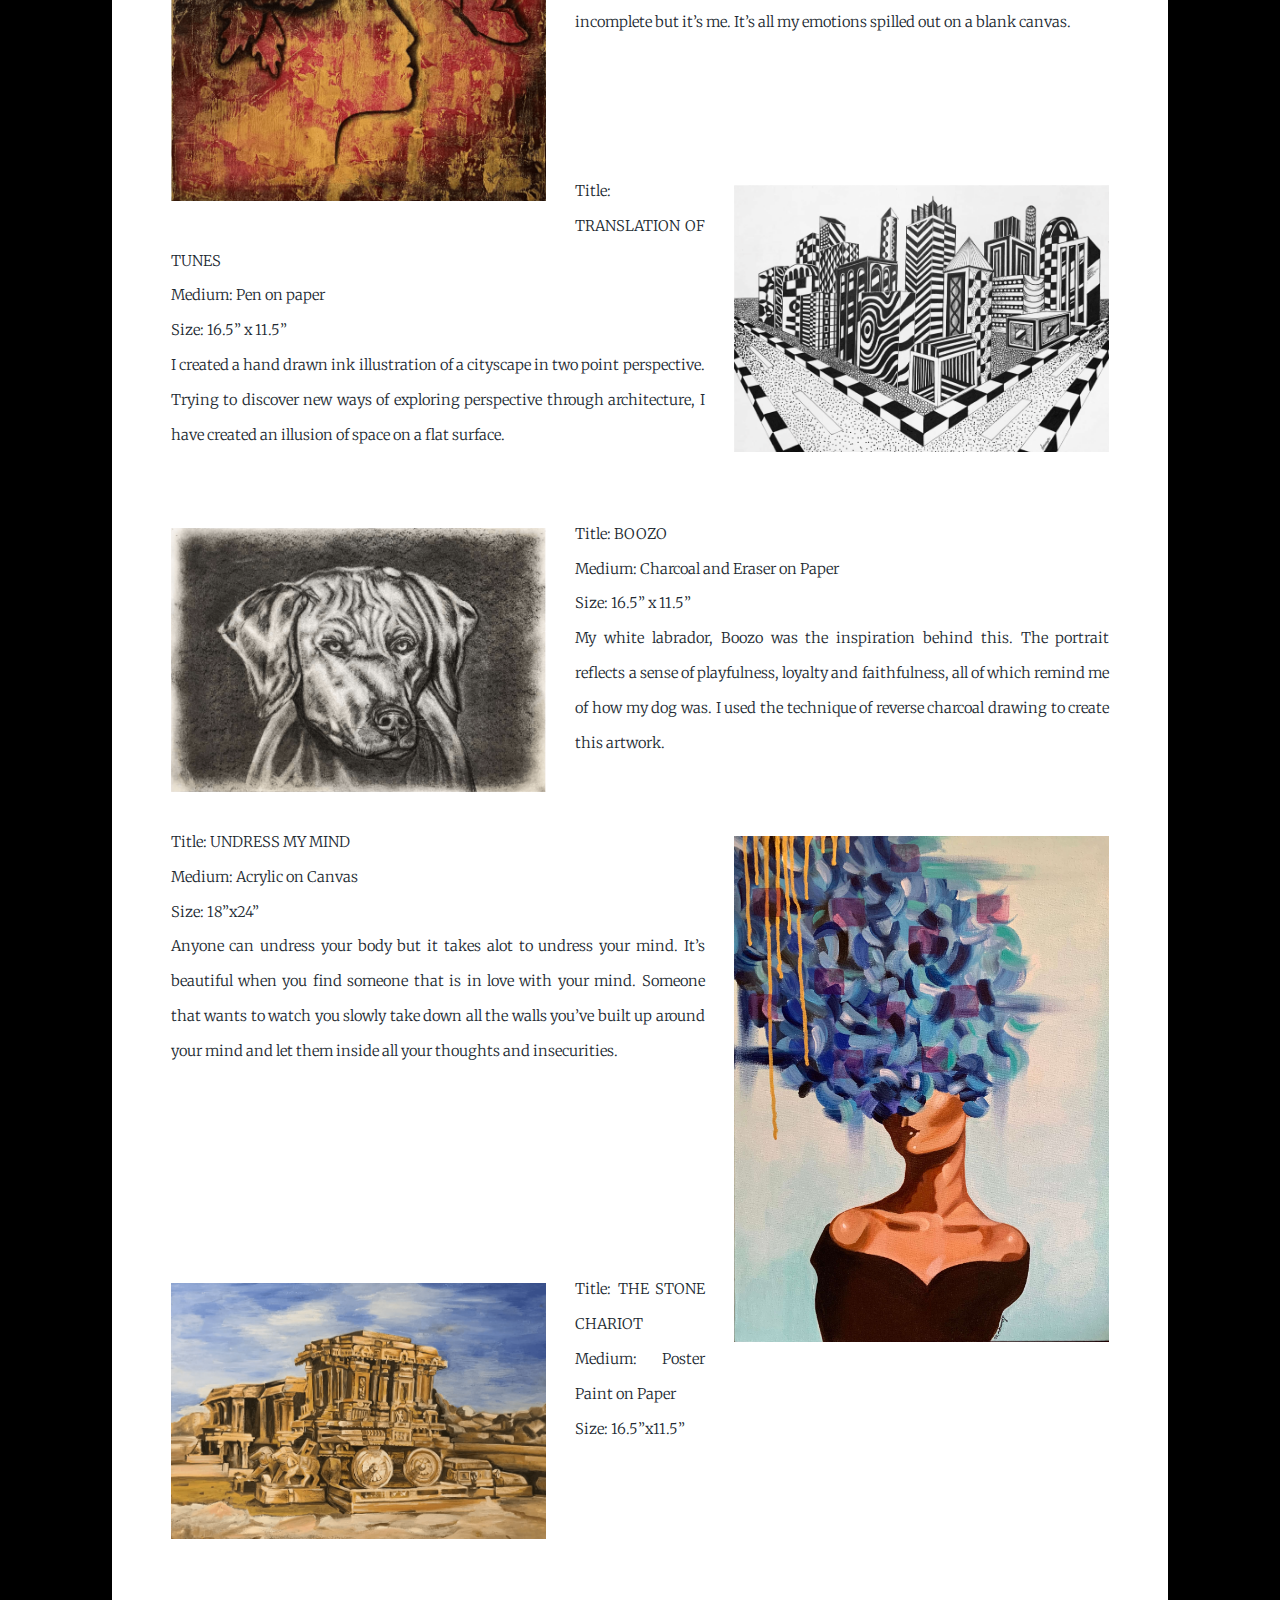
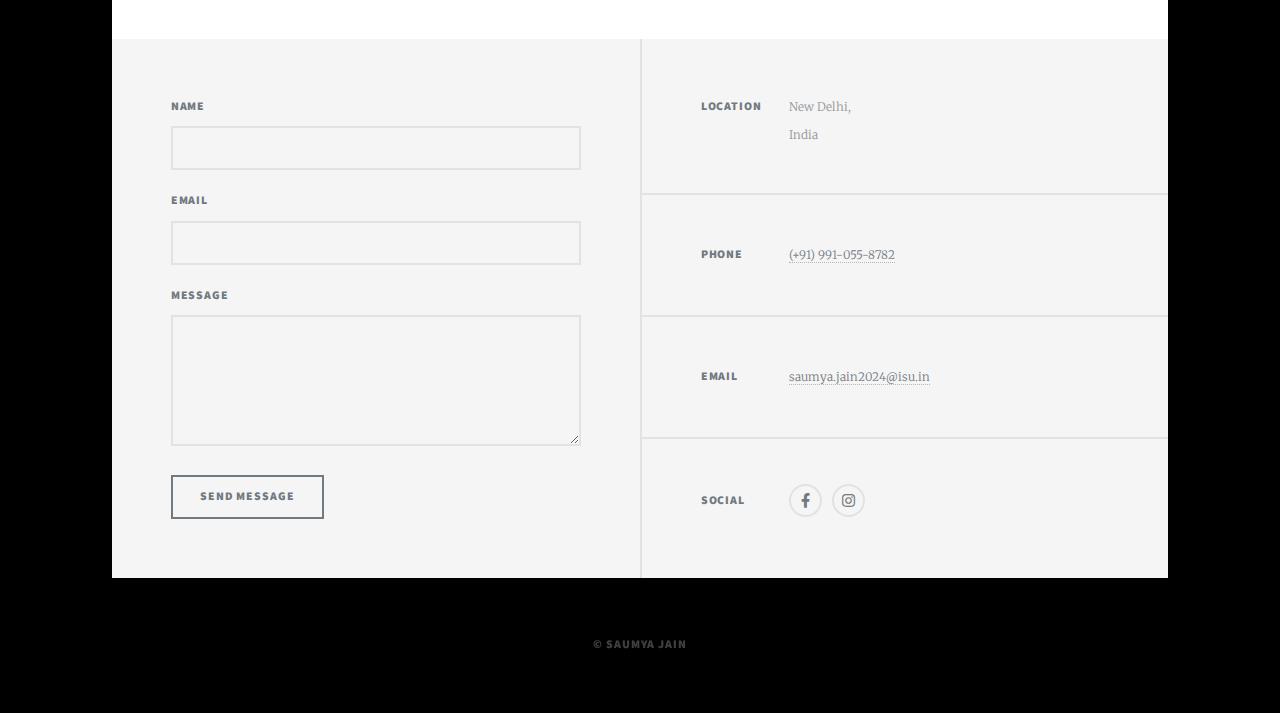
==== commit 8ffb26d3: "update text" ====
--- a/artwork.html
+++ b/artwork.html
@@ -49,15 +49,55 @@
 										</div>
 									</div>
 								<hr>
-								<p><span class="image left"><img src="images/artwork/fishes.png" alt="" /></span>Lorem ipsum dolor sit accumsan interdum nisi, quis tincidunt felis sagittis eget. tempus euismod. Vestibulum ante ipsum primis in faucibus vestibulum. Blandit adipiscing eu felis iaculis volutpat ac adipiscing accumsan eu faucibus. Integer ac pellentesque praesent tincidunt felis sagittis eget. tempus euismod. Vestibulum ante ipsum primis sagittis eget. tempus euismod. Vestibulum ante ipsum primis in faucibus vestibulum. </p>
-								<br><br><br><br>
-								<p><span class="image right"><img src="images/artwork/boozo.png" alt="" /></span>Lorem ipsum dolor sit accumsan interdum nisi, quis tincidunt felis sagittis eget. tempus euismod. Vestibulum ante ipsum primis in faucibus vestibulum. Blandit adipiscing eu felis iaculis volutpat ac adipiscing accumsan eu faucibus. Integer ac pellentesque praesent tincidunt felis sagittis eget. tempus euismod. Vestibulum ante ipsum primis sagittis eget. tempus euismod. Vestibulum ante ipsum primis in faucibus vestibulum. Blandit adipiscing eu felis iaculis volutpat ac adipiscing accumsan eu faucibus. Integer ac pellentesque praesent tincidunt felis sagittis eget. tempus euismod. Vestibulum ante ipsum primis in faucibus vestibulum. Blandit adipiscing eu felis iaculis volutpat ac adipiscing accumsan eu faucibus.</p>
-								<p><span class="image left"><img src="images/artwork/building.png" alt="" /></span>Lorem ipsum dolor sit accumsan interdum nisi, quis tincidunt felis sagittis eget. tempus euismod. Vestibulum ante ipsum primis in faucibus vestibulum. Blandit adipiscing eu felis iaculis volutpat ac adipiscing accumsan eu faucibus. Integer ac pellentesque praesent tincidunt felis sagittis eget. tempus euismod. Vestibulum ante ipsum primis sagittis eget. tempus euismod. Vestibulum ante ipsum primis in faucibus vestibulum. Blandit adipiscing eu felis iaculis volutpat ac adipiscing accumsan eu faucibus. Integer ac pellentesque praesent tincidunt felis sagittis eget. tempus euismod. Vestibulum ante ipsum primis in faucibus vestibulum. Blandit adipiscing eu felis iaculis volutpat ac adipiscing accumsan eu faucibus.</p>
-								<p><span class="image right"><img src="images/artwork/cerise.png" alt="" /></span>Lorem ipsum dolor sit accumsan interdum nisi, quis tincidunt felis sagittis eget. tempus euismod. Vestibulum ante ipsum primis in faucibus vestibulum. Blandit adipiscing eu felis iaculis volutpat ac adipiscing accumsan eu faucibus. Integer ac pellentesque praesent tincidunt felis sagittis eget. tempus euismod. Vestibulum ante ipsum primis sagittis eget. tempus euismod. Vestibulum ante ipsum primis in faucibus vestibulum. Blandit adipiscing eu felis iaculis volutpat ac adipiscing accumsan eu faucibus. Integer ac pellentesque praesent tincidunt felis sagittis eget. tempus euismod. Vestibulum ante ipsum primis in faucibus vestibulum. Blandit adipiscing eu felis iaculis volutpat ac adipiscing accumsan eu faucibus.</p>
-								<p><span class="image left"><img src="images/artwork/chariot.png" alt="" /></span>Lorem ipsum dolor sit accumsan interdum nisi, quis tincidunt felis sagittis eget. tempus euismod. Vestibulum ante ipsum primis in faucibus vestibulum. Blandit adipiscing eu felis iaculis volutpat ac adipiscing accumsan eu faucibus. Integer ac pellentesque praesent tincidunt felis sagittis eget. tempus euismod. Vestibulum ante ipsum primis sagittis eget. tempus euismod. Vestibulum ante ipsum primis in faucibus vestibulum. Blandit adipiscing eu felis iaculis volutpat ac adipiscing accumsan eu faucibus. Integer ac pellentesque praesent tincidunt felis sagittis eget. tempus euismod. Vestibulum ante ipsum primis in faucibus vestibulum. Blandit adipiscing eu felis iaculis volutpat ac adipiscing accumsan eu faucibus.</p>
-								<p><span class="image right"><img src="images/artwork/eye.png" alt="" /></span>Lorem ipsum dolor sit accumsan interdum nisi, quis tincidunt felis sagittis eget. tempus euismod. Vestibulum ante ipsum primis in faucibus vestibulum. Blandit adipiscing eu felis iaculis volutpat ac adipiscing accumsan eu faucibus. Integer ac pellentesque praesent tincidunt felis sagittis eget. tempus euismod. Vestibulum ante ipsum primis sagittis eget. tempus euismod. Vestibulum ante ipsum primis in faucibus vestibulum. </p>
-								<p><span class="image left"><img src="images/artwork/undressmymind.jpg" alt="" /></span>Lorem ipsum dolor sit accumsan interdum nisi, quis tincidunt felis sagittis eget. tempus euismod. Vestibulum ante ipsum primis in faucibus vestibulum. Blandit adipiscing eu felis iaculis volutpat ac adipiscing accumsan eu faucibus. Integer ac pellentesque praesent tincidunt felis sagittis eget. tempus euismod. Vestibulum ante ipsum primis sagittis eget. tempus euismod. Vestibulum ante ipsum primis in faucibus vestibulum.</p>
-								
+								<p><span class="image left"><img src="images/artwork/fishes.png" alt="" /></span>
+									Title: FISHES IN THE SKY<br>
+									Medium: Colour pencil on paper<br>
+									Size: 6”x6”<br>
+									My deep sea diving experience propelled me to design this artwork. I was inspired by the bright sky and the vivid colours and patterns of marine life in the ocean. Combining these two elements together, I created repeated digitised patterns depicting the vibrant “Fishes in the Sky”
+								</p>
+								<br><br>
+								<p><span class="image right"><img src="images/artwork/eye.png" alt="" /></span>
+									Title: LOOKING BEYOND<br>
+									Medium: Newspaper Cutting on Paper<br>
+									Size: 9” x 11”<br>
+									This particular artwork depicts a woman’s eye narrating stories of pain as well as beauty.<br>
+									A simple newspaper collage-making technique learnt during childhood served as an inspiration. It reflects how tiny bits of inconsequential confetti can form meaningful artwork depicting innate musings. This taught me how simple tools can transform art into a powerful creation.
+								</p>
+								<br><br>
+								<p><span class="image left"><img src="images/artwork/cerise.png" alt="" /></span>
+									Title: CERISE<br>
+									Medium: Acrylic on Canvas<br>
+									Size: 18” x 18”<br>
+									It’s like I took all my emotions, the good feelings, the bad feelings and put it all into something which is passionate and artistic.  It’s raw, it’s honest, it’s incomplete but it’s me. It’s all my emotions spilled out on a blank canvas.
+								</p>
+								<br><br><br>
+								<p><span class="image right"><img src="images/artwork/building.png" alt="" /></span>
+									Title: TRANSLATION OF TUNES<br>
+									Medium: Pen on paper <br>
+									Size: 16.5” x 11.5”<br>
+									I created a hand drawn ink illustration of a cityscape in two point perspective. Trying to discover new ways of exploring perspective through architecture, I have created an illusion of space on a flat surface.
+								</p>
+								<br>
+								<p><span class="image left"><img src="images/artwork/boozo.png" alt="" /></span>
+									Title: BOOZO<br>
+									Medium: Charcoal and Eraser on Paper<br>
+									Size: 16.5” x 11.5”<br>
+									My white labrador, Boozo was the inspiration behind this. The portrait reflects a sense of playfulness, loyalty and faithfulness, all of which remind me of how my dog was. I used the technique of reverse charcoal drawing to create this artwork. 
+								</p>
+								<br>
+								<p><span class="image right"><img src="images/artwork/undressmymind.jpg" alt="" /></span>
+									Title: UNDRESS MY MIND<br>
+									Medium: Acrylic on Canvas<br>
+									Size: 18”x24”<br>
+									Anyone can undress your body but it takes alot to undress your mind. It’s beautiful when you find someone that is in love with your mind. Someone that wants to watch you slowly take down all the walls you’ve built up around your mind and let them inside all your thoughts and insecurities.
+								</p>
+								<br><br><br><br><br>
+								<p><span class="image left"><img src="images/artwork/chariot.png" alt="" /></span>
+									Title: THE STONE CHARIOT<br>
+									Medium: Poster Paint on Paper<br>
+									Size: 16.5”x11.5”<br>
+								</p>	
+								<br><br><br>	
 							</section>
 
 					</div>
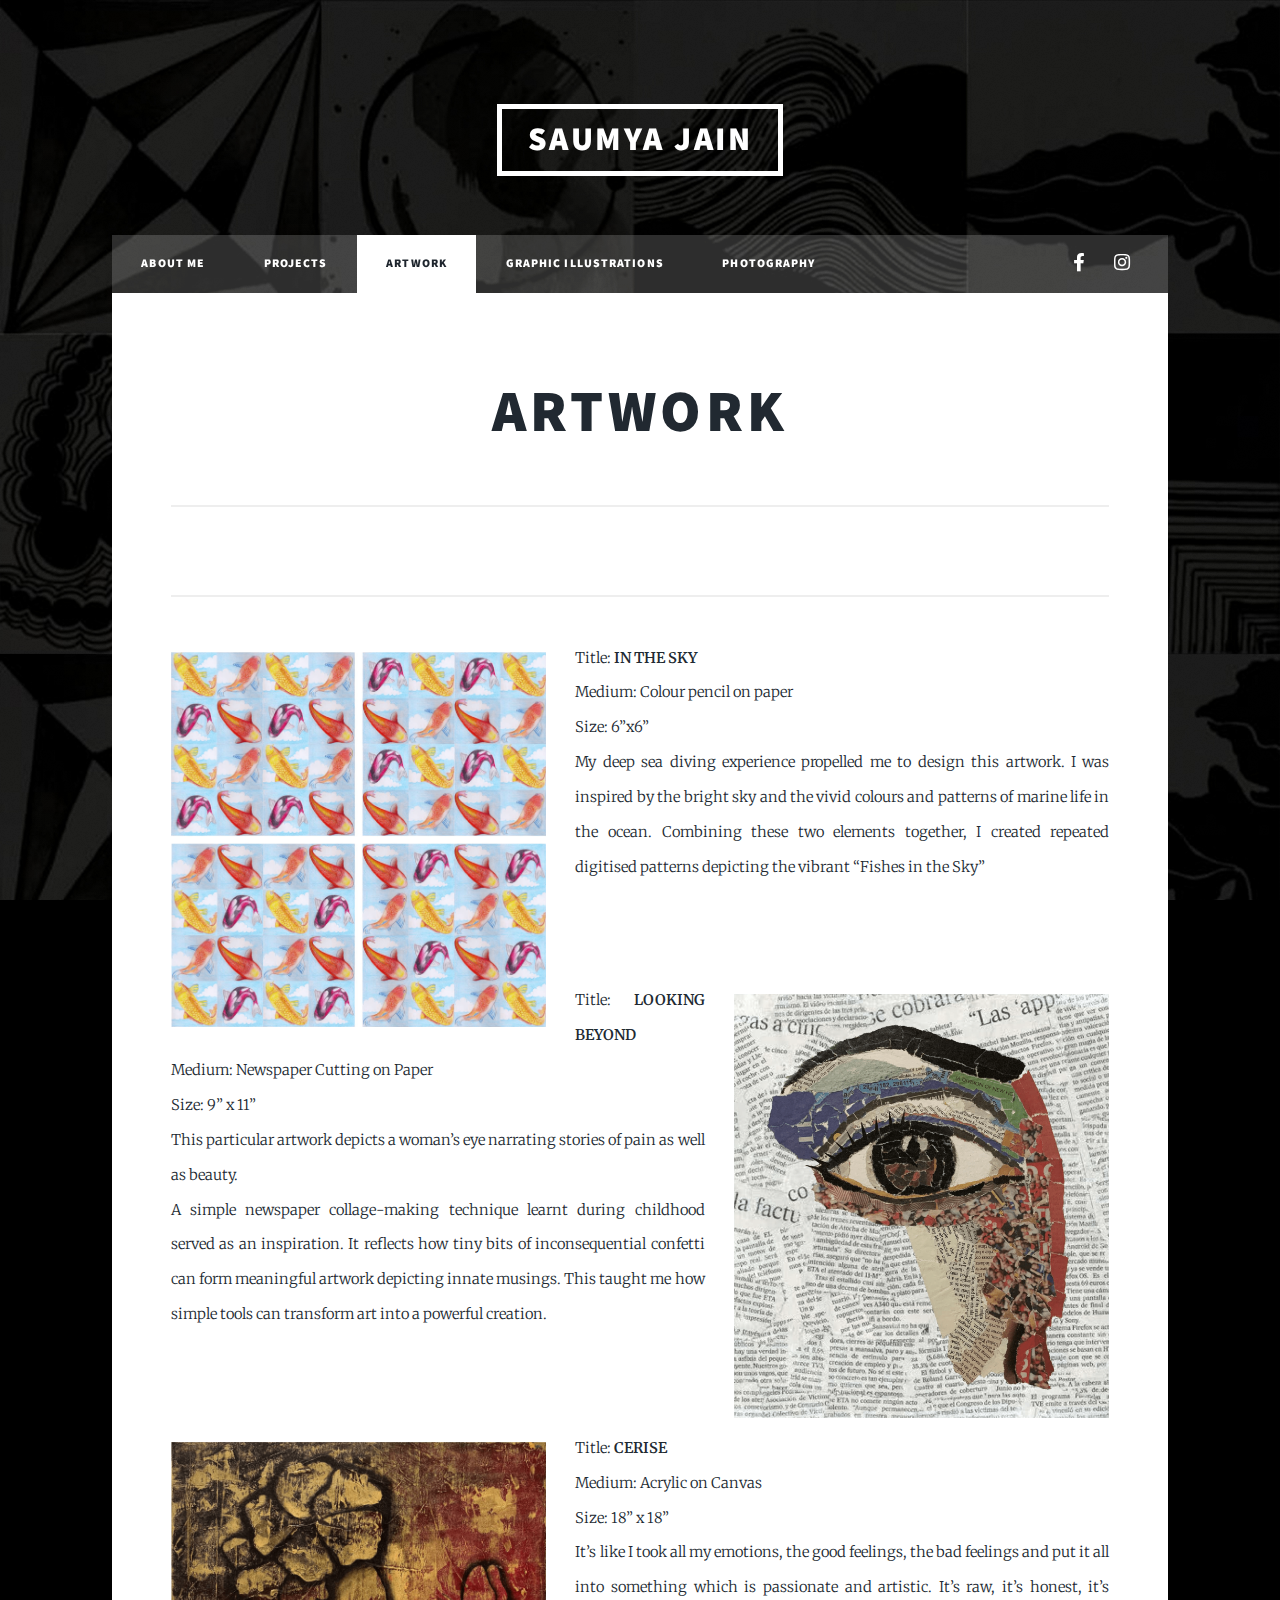
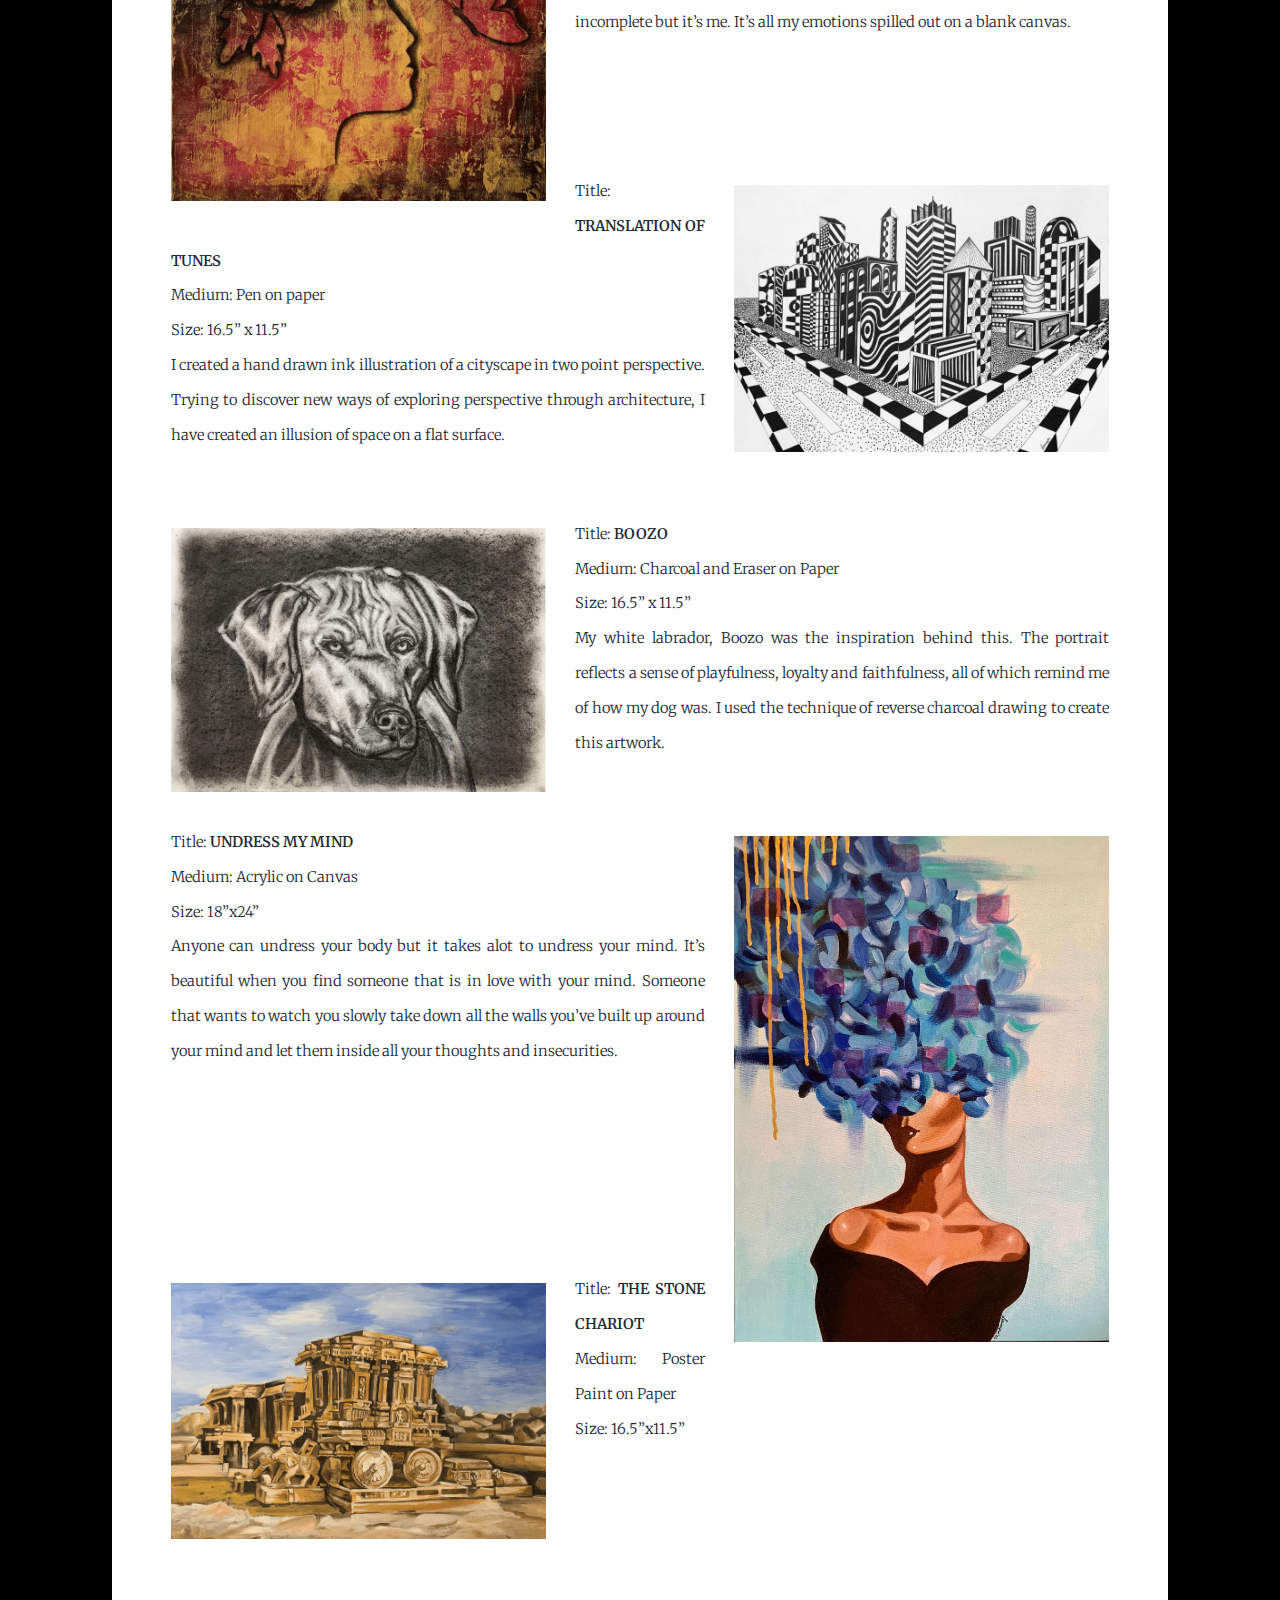
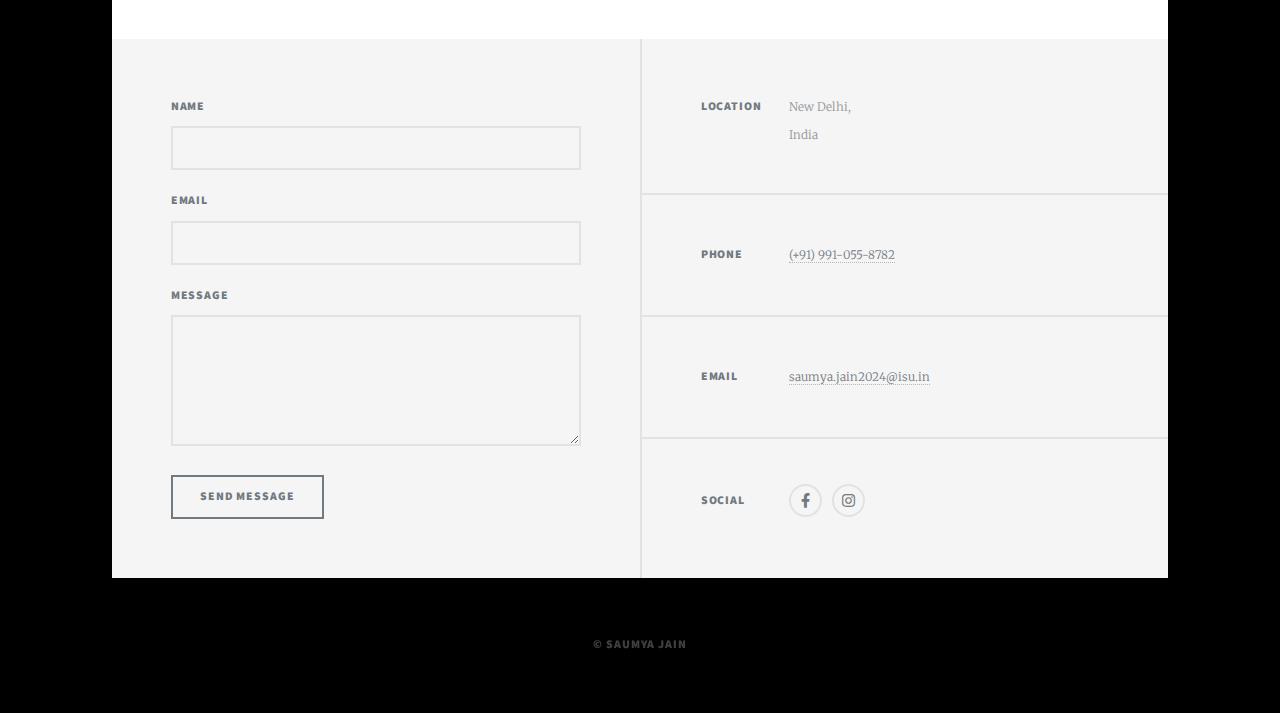
==== commit 4de2f52b: "bold" ====
--- a/artwork.html
+++ b/artwork.html
@@ -50,14 +50,14 @@
 									</div>
 								<hr>
 								<p><span class="image left"><img src="images/artwork/fishes.png" alt="" /></span>
-									Title: FISHES IN THE SKY<br>
+									Title: <b>IN THE SKY</b><br>
 									Medium: Colour pencil on paper<br>
 									Size: 6”x6”<br>
 									My deep sea diving experience propelled me to design this artwork. I was inspired by the bright sky and the vivid colours and patterns of marine life in the ocean. Combining these two elements together, I created repeated digitised patterns depicting the vibrant “Fishes in the Sky”
 								</p>
 								<br><br>
 								<p><span class="image right"><img src="images/artwork/eye.png" alt="" /></span>
-									Title: LOOKING BEYOND<br>
+									Title: <b>LOOKING BEYOND</b><br>
 									Medium: Newspaper Cutting on Paper<br>
 									Size: 9” x 11”<br>
 									This particular artwork depicts a woman’s eye narrating stories of pain as well as beauty.<br>
@@ -65,35 +65,35 @@
 								</p>
 								<br><br>
 								<p><span class="image left"><img src="images/artwork/cerise.png" alt="" /></span>
-									Title: CERISE<br>
+									Title: <b>CERISE</b><br>
 									Medium: Acrylic on Canvas<br>
 									Size: 18” x 18”<br>
 									It’s like I took all my emotions, the good feelings, the bad feelings and put it all into something which is passionate and artistic.  It’s raw, it’s honest, it’s incomplete but it’s me. It’s all my emotions spilled out on a blank canvas.
 								</p>
 								<br><br><br>
 								<p><span class="image right"><img src="images/artwork/building.png" alt="" /></span>
-									Title: TRANSLATION OF TUNES<br>
+									Title: <b>TRANSLATION OF TUNES</b><br>
 									Medium: Pen on paper <br>
 									Size: 16.5” x 11.5”<br>
 									I created a hand drawn ink illustration of a cityscape in two point perspective. Trying to discover new ways of exploring perspective through architecture, I have created an illusion of space on a flat surface.
 								</p>
 								<br>
 								<p><span class="image left"><img src="images/artwork/boozo.png" alt="" /></span>
-									Title: BOOZO<br>
+									Title: <b>BOOZO</b><br>
 									Medium: Charcoal and Eraser on Paper<br>
 									Size: 16.5” x 11.5”<br>
 									My white labrador, Boozo was the inspiration behind this. The portrait reflects a sense of playfulness, loyalty and faithfulness, all of which remind me of how my dog was. I used the technique of reverse charcoal drawing to create this artwork. 
 								</p>
 								<br>
 								<p><span class="image right"><img src="images/artwork/undressmymind.jpg" alt="" /></span>
-									Title: UNDRESS MY MIND<br>
+									Title: <b>UNDRESS MY MIND</b><br>
 									Medium: Acrylic on Canvas<br>
 									Size: 18”x24”<br>
 									Anyone can undress your body but it takes alot to undress your mind. It’s beautiful when you find someone that is in love with your mind. Someone that wants to watch you slowly take down all the walls you’ve built up around your mind and let them inside all your thoughts and insecurities.
 								</p>
 								<br><br><br><br><br>
 								<p><span class="image left"><img src="images/artwork/chariot.png" alt="" /></span>
-									Title: THE STONE CHARIOT<br>
+									Title: <b>THE STONE CHARIOT</b><br>
 									Medium: Poster Paint on Paper<br>
 									Size: 16.5”x11.5”<br>
 								</p>	
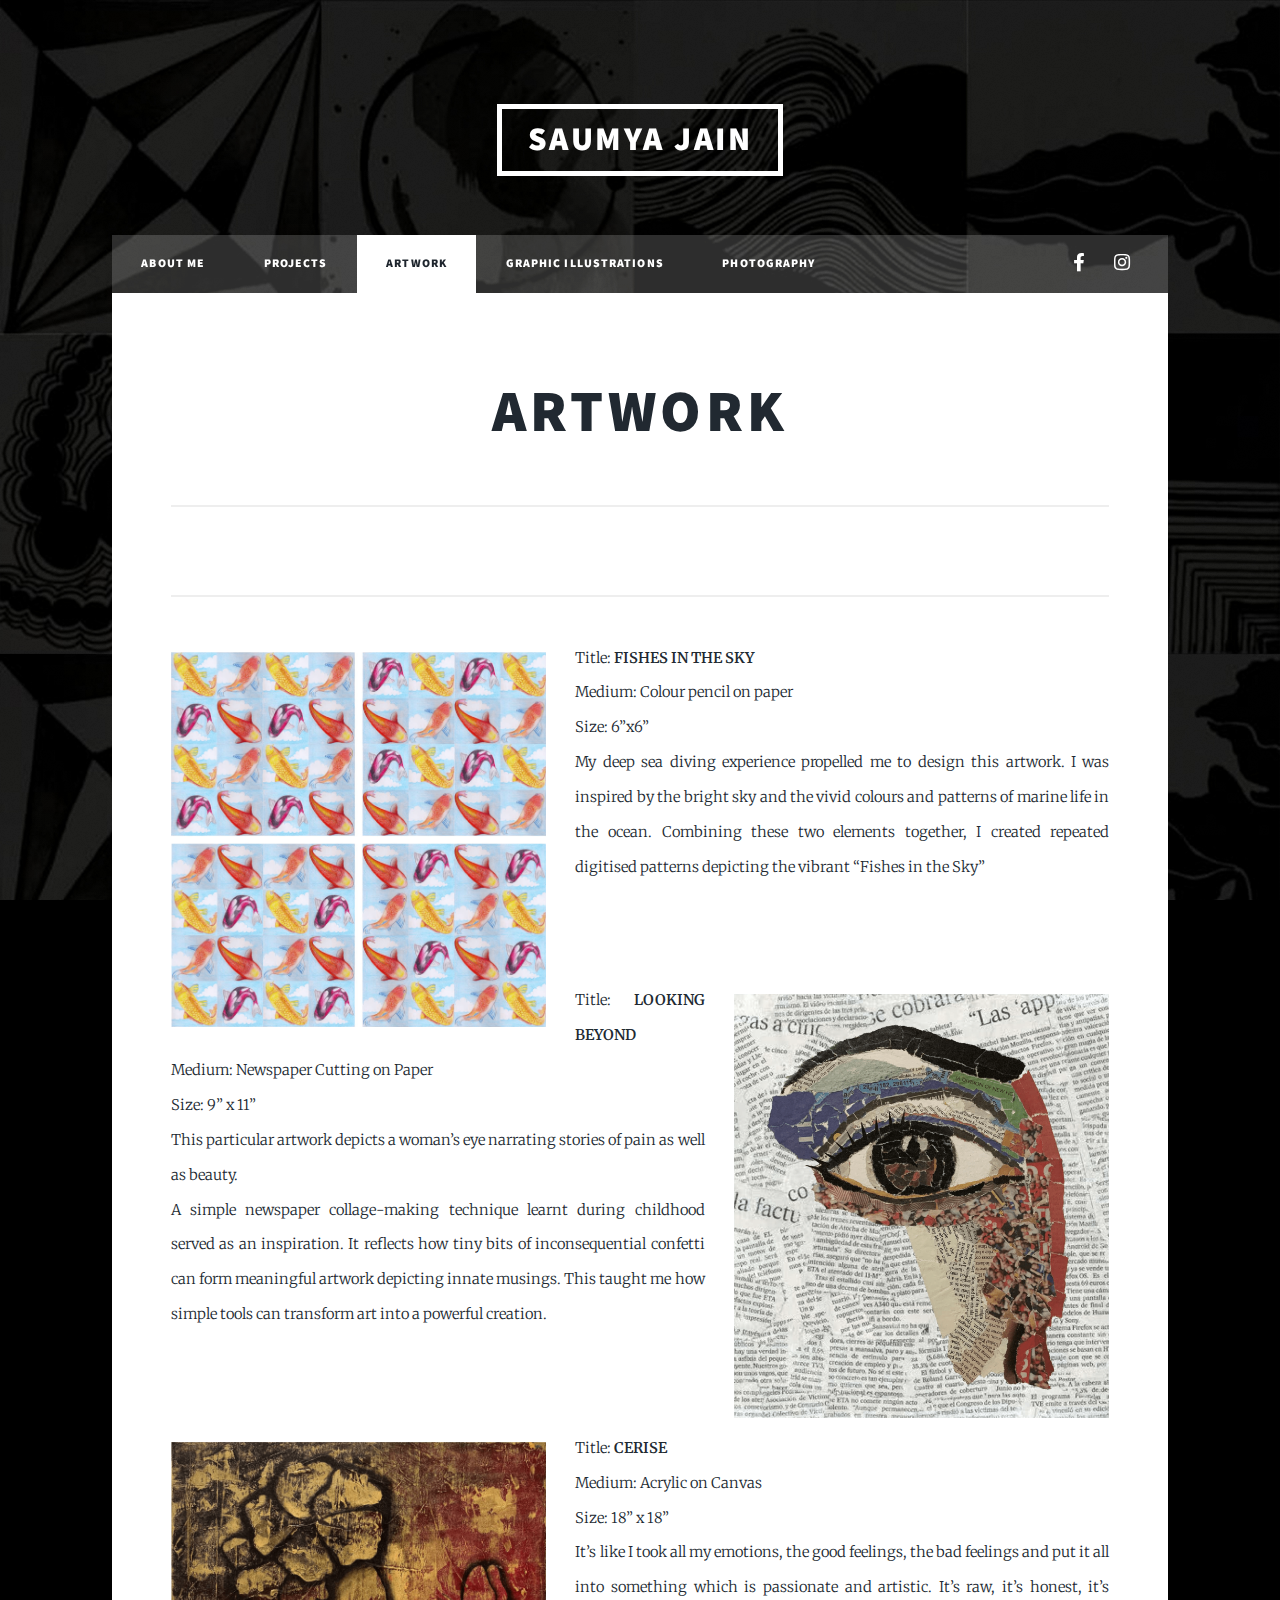
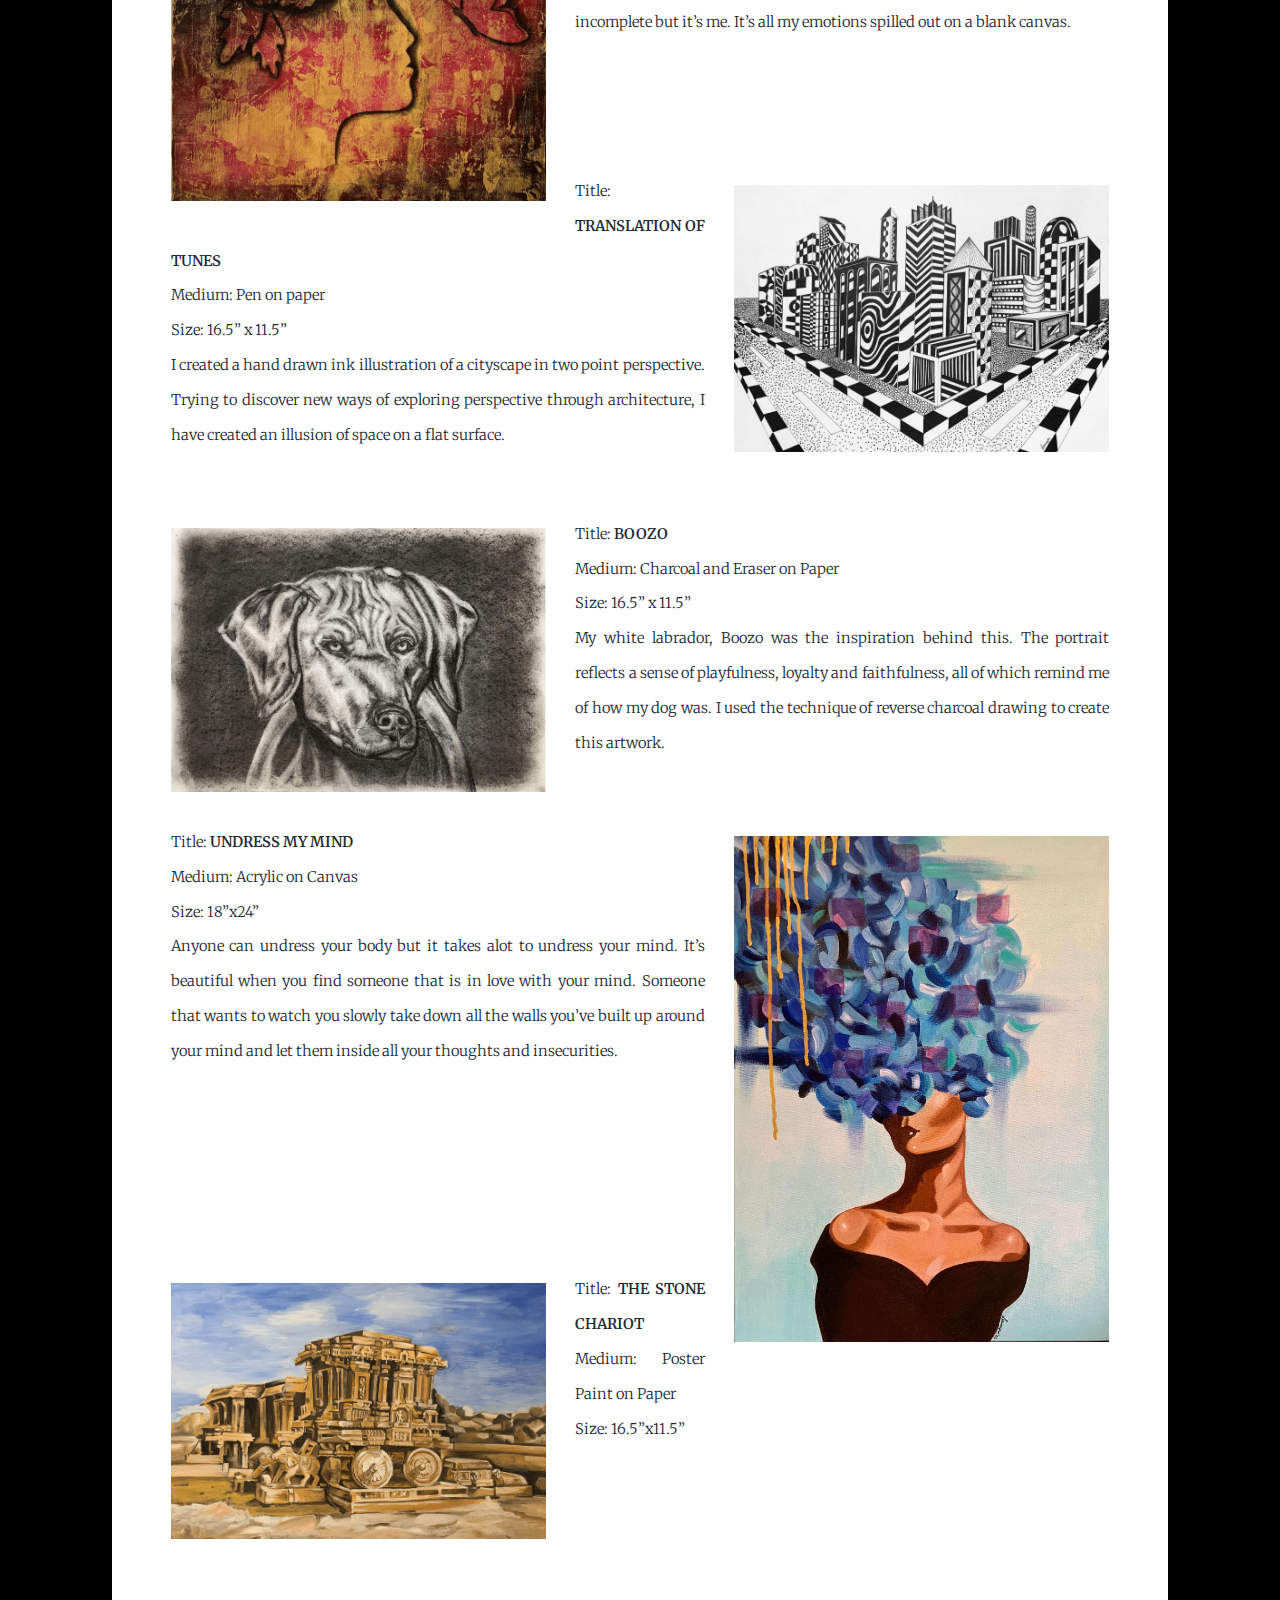
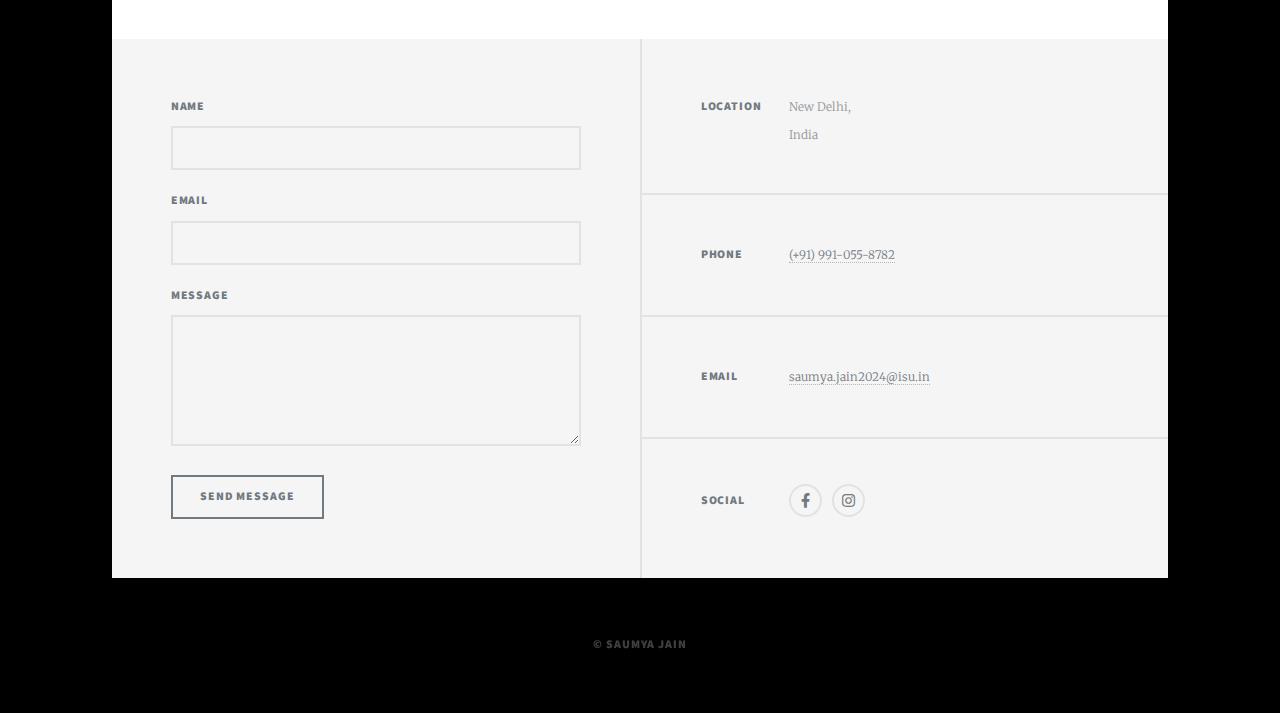
==== commit 8a170314: "about page" ====
--- a/artwork.html
+++ b/artwork.html
@@ -50,7 +50,7 @@
 									</div>
 								<hr>
 								<p><span class="image left"><img src="images/artwork/fishes.png" alt="" /></span>
-									Title: <b>IN THE SKY</b><br>
+									Title: <b>FISHES IN THE SKY</b><br>
 									Medium: Colour pencil on paper<br>
 									Size: 6”x6”<br>
 									My deep sea diving experience propelled me to design this artwork. I was inspired by the bright sky and the vivid colours and patterns of marine life in the ocean. Combining these two elements together, I created repeated digitised patterns depicting the vibrant “Fishes in the Sky”
